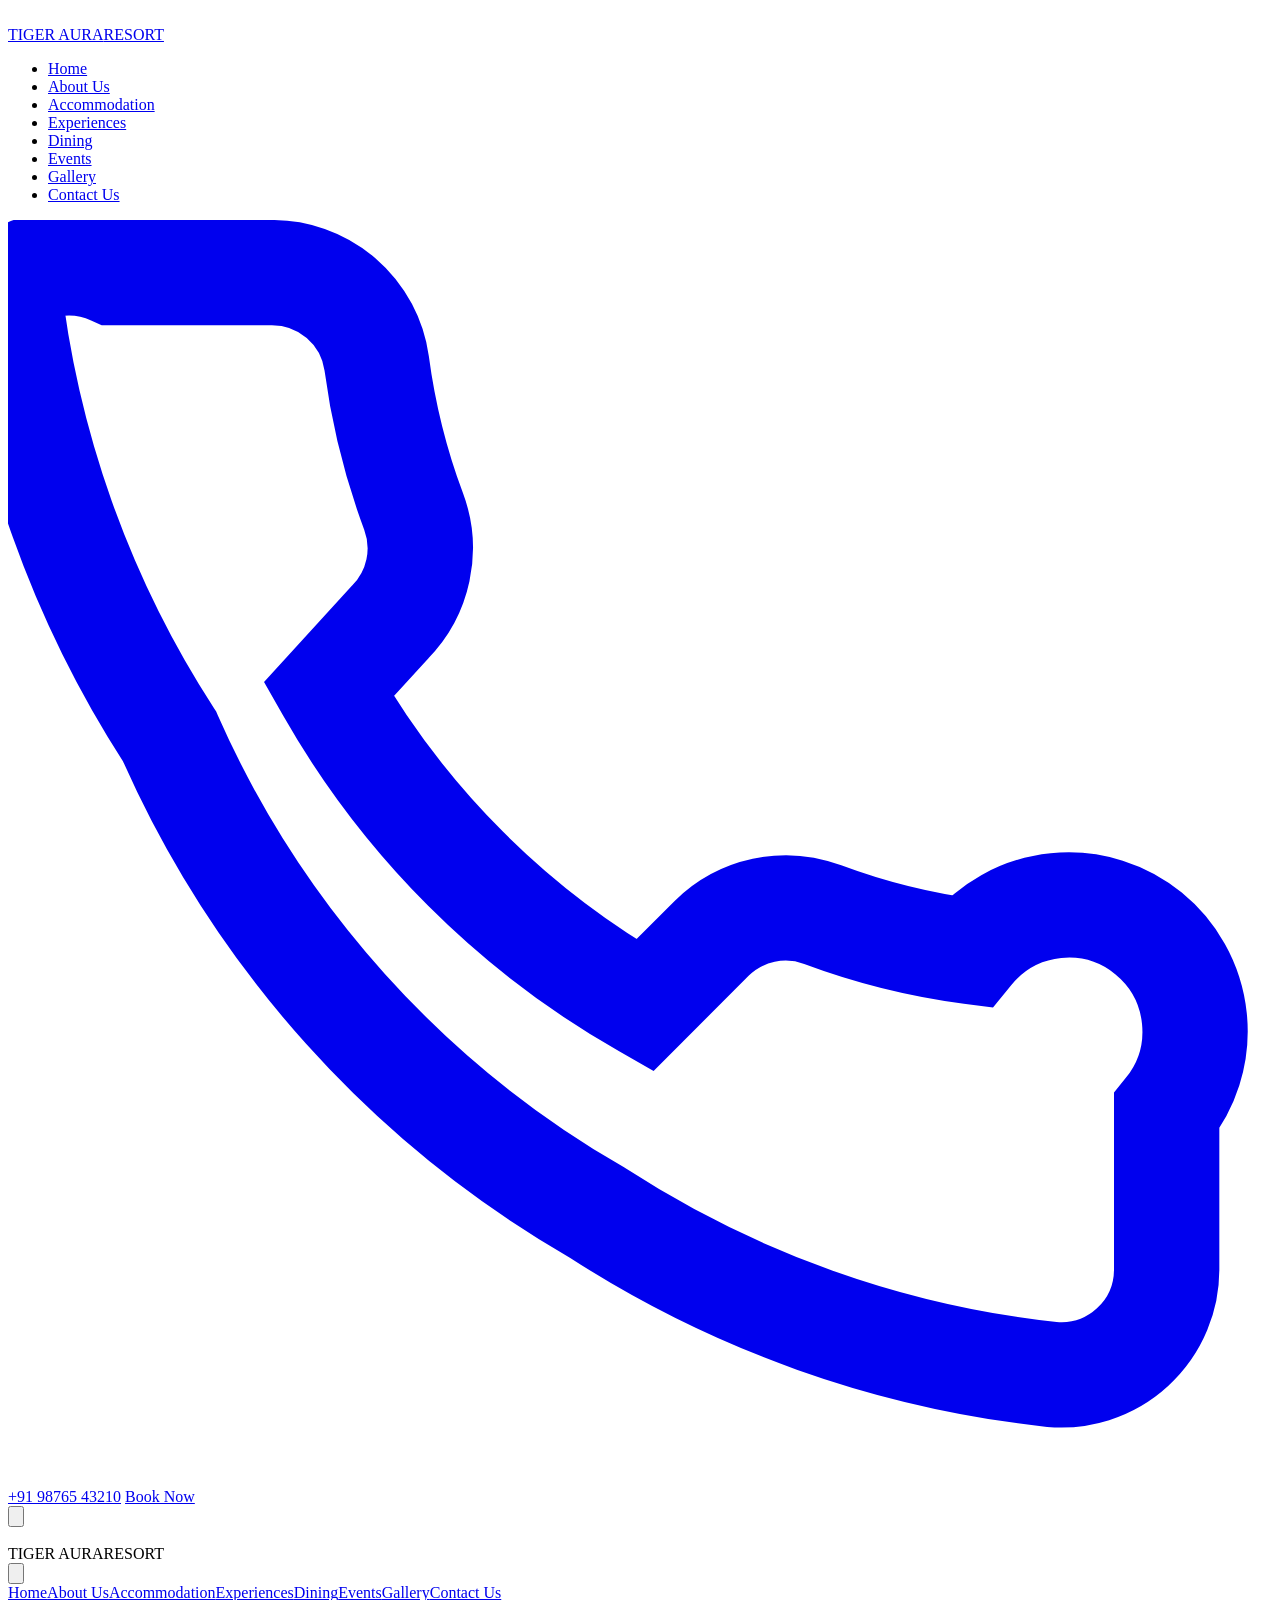
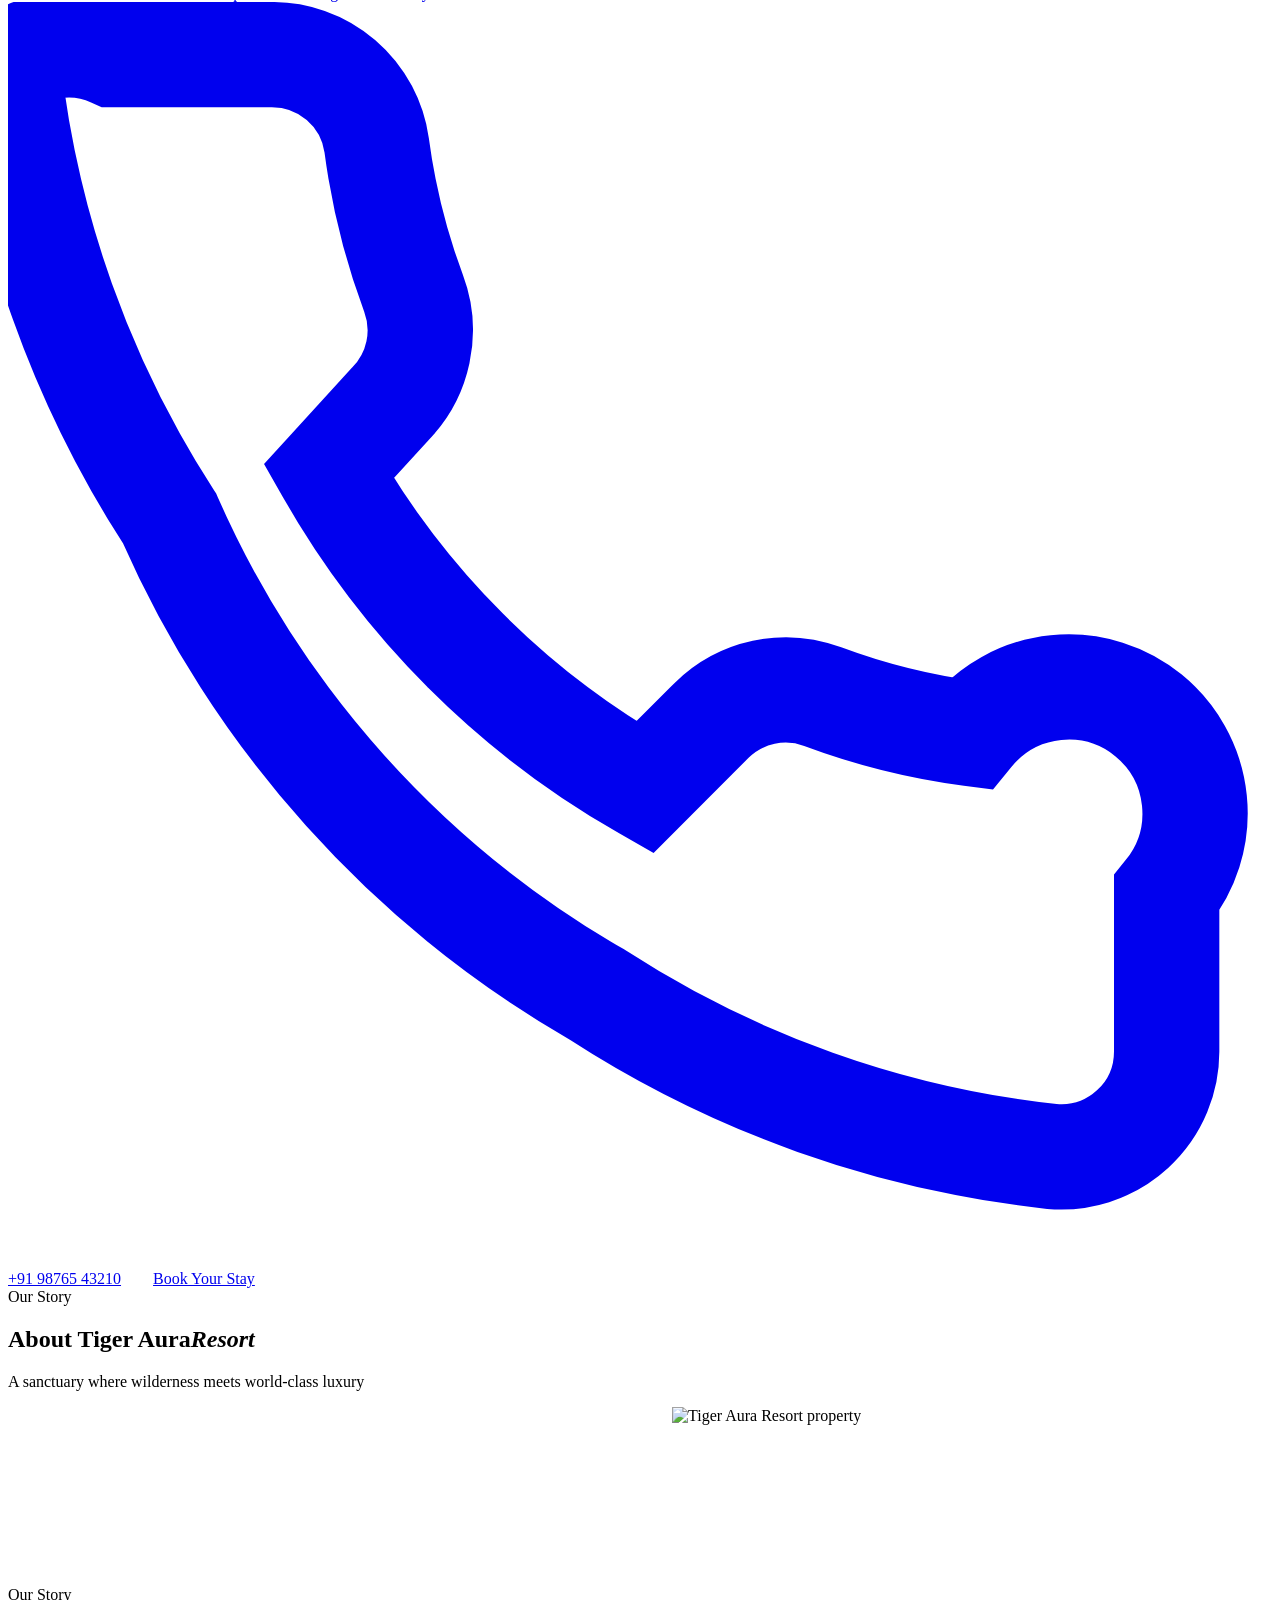
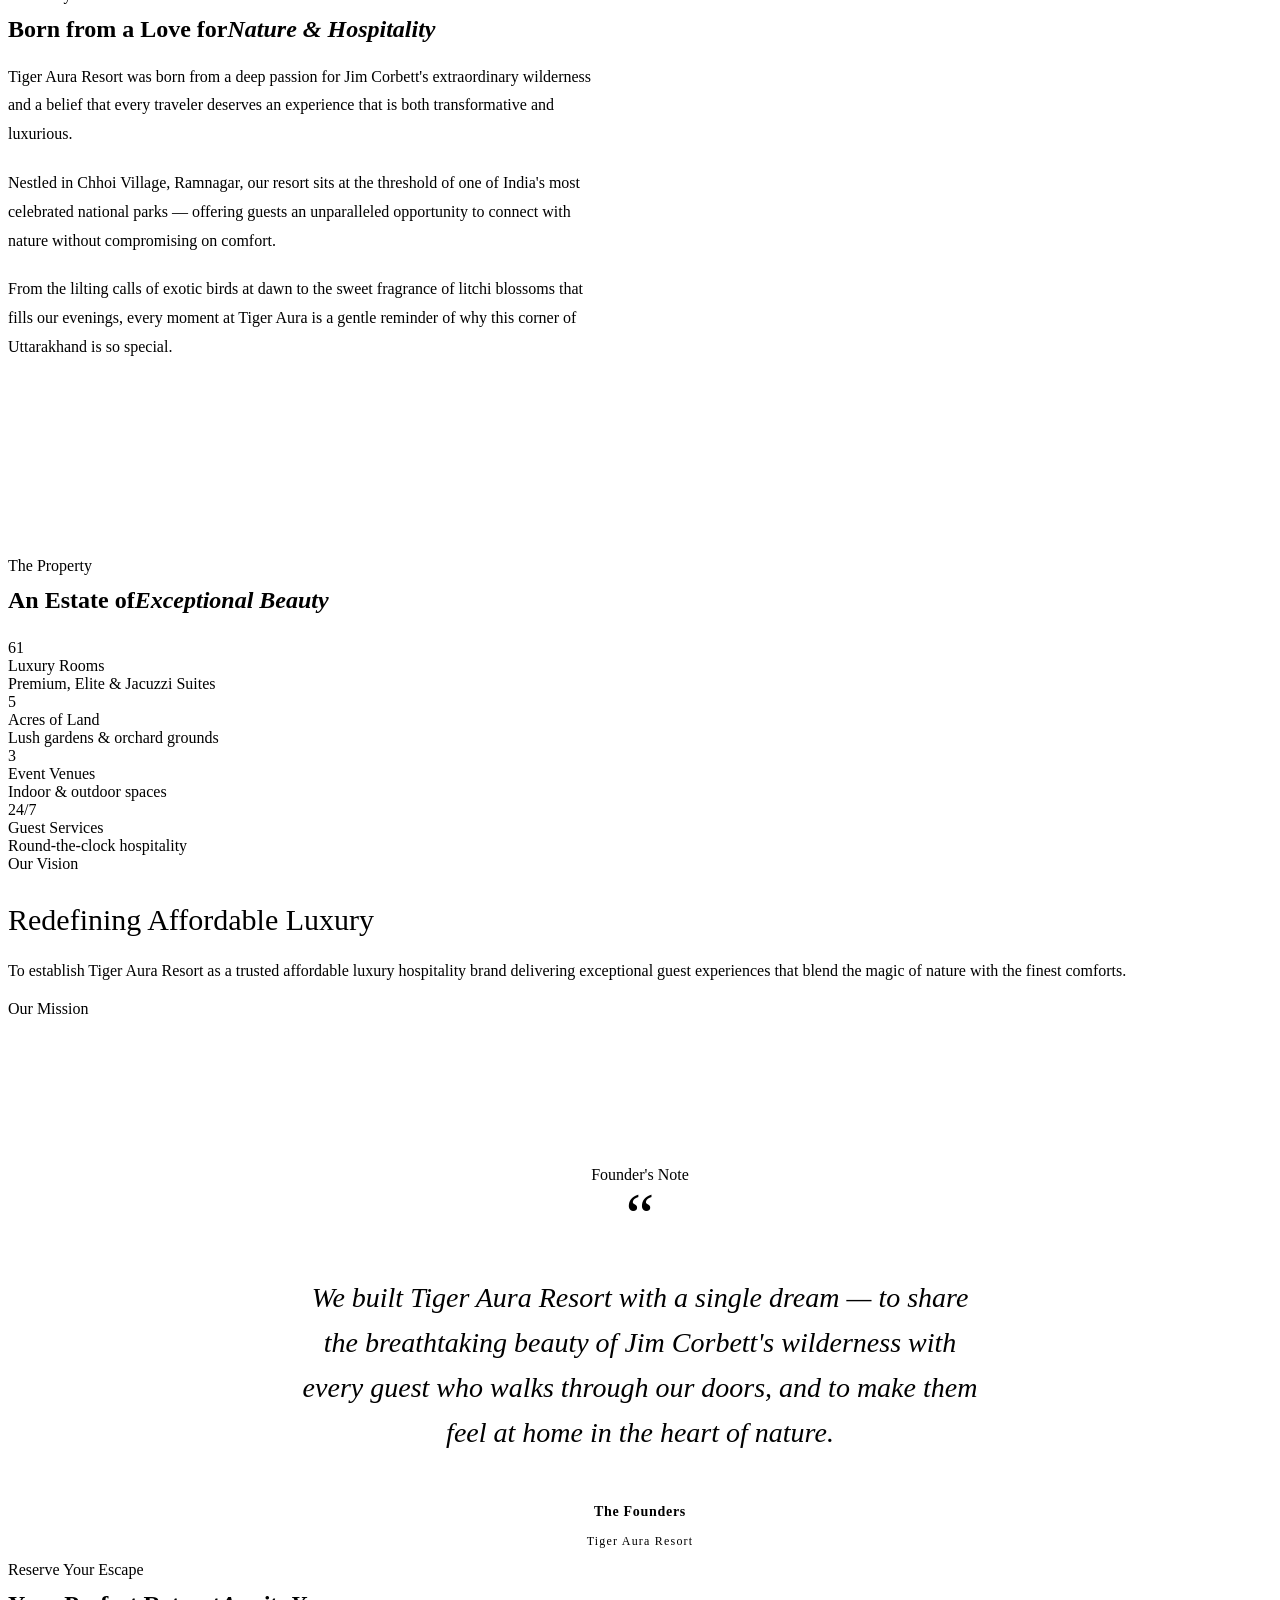
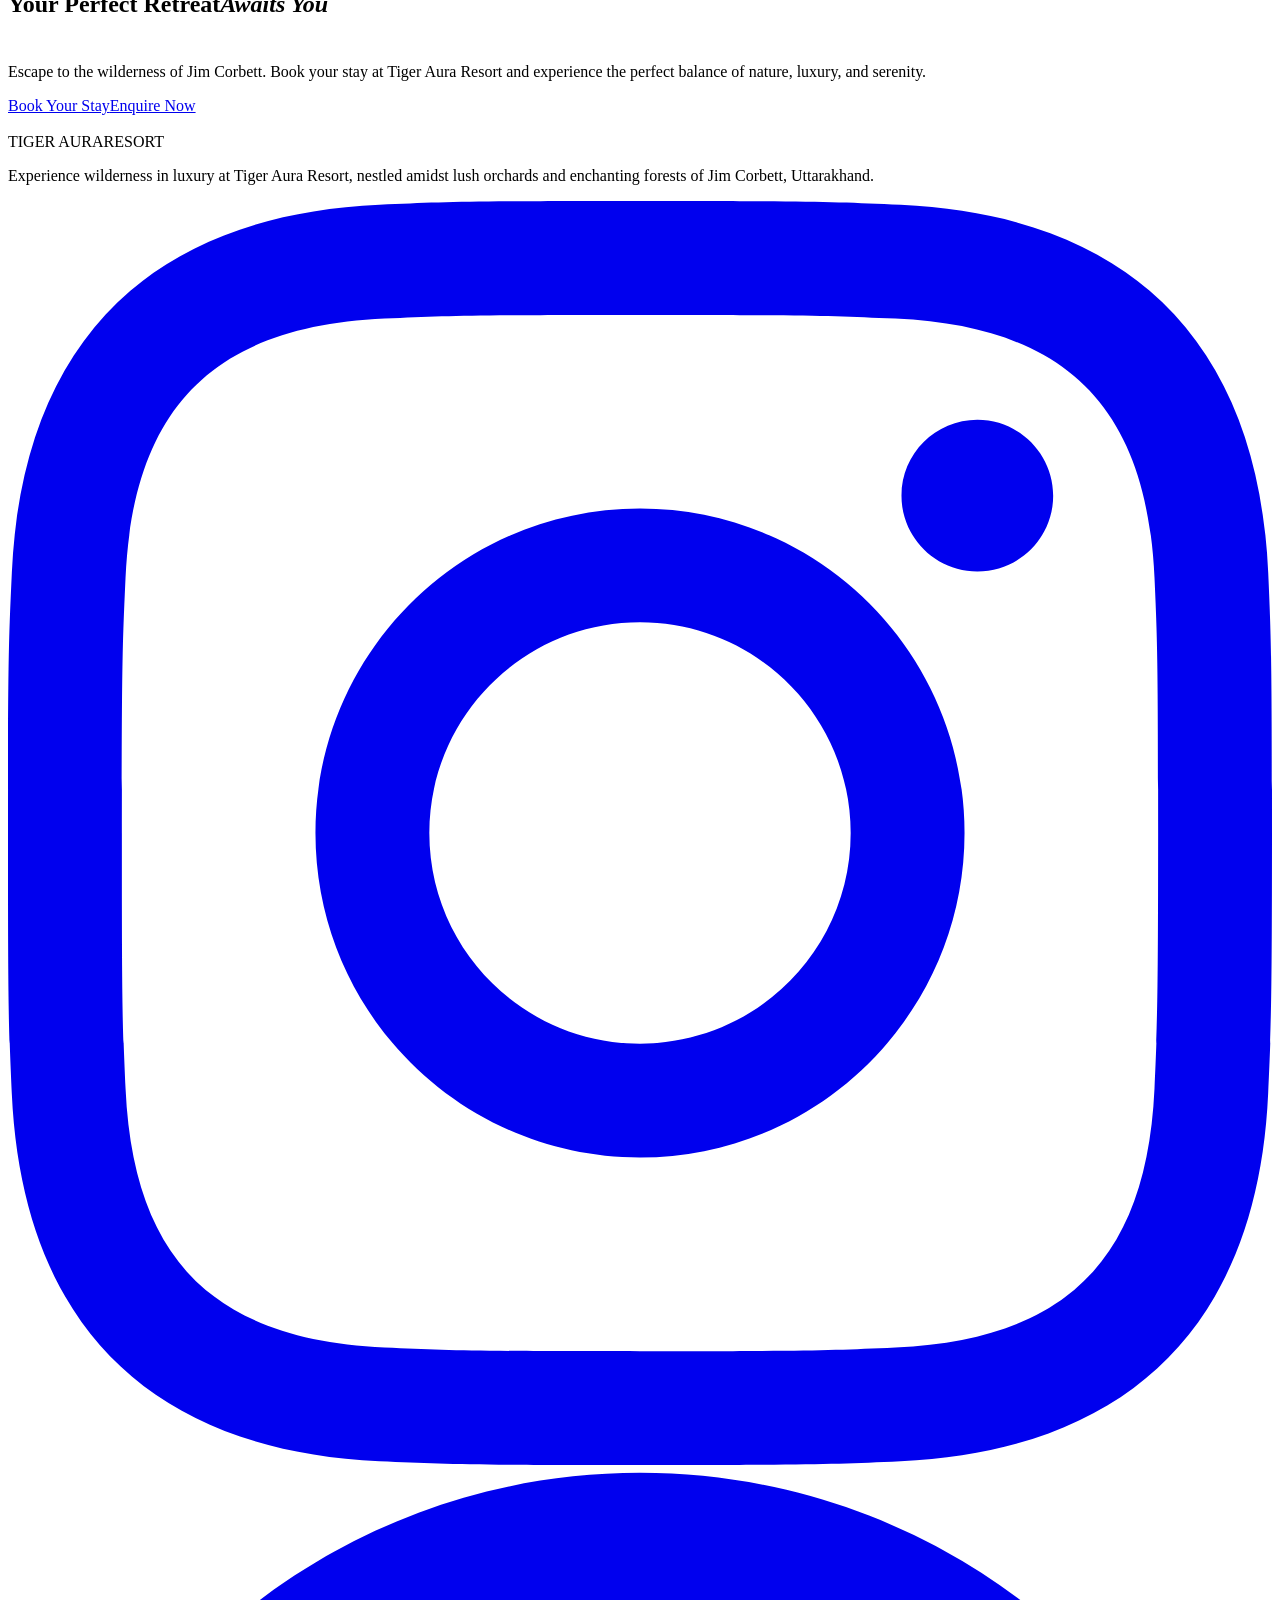
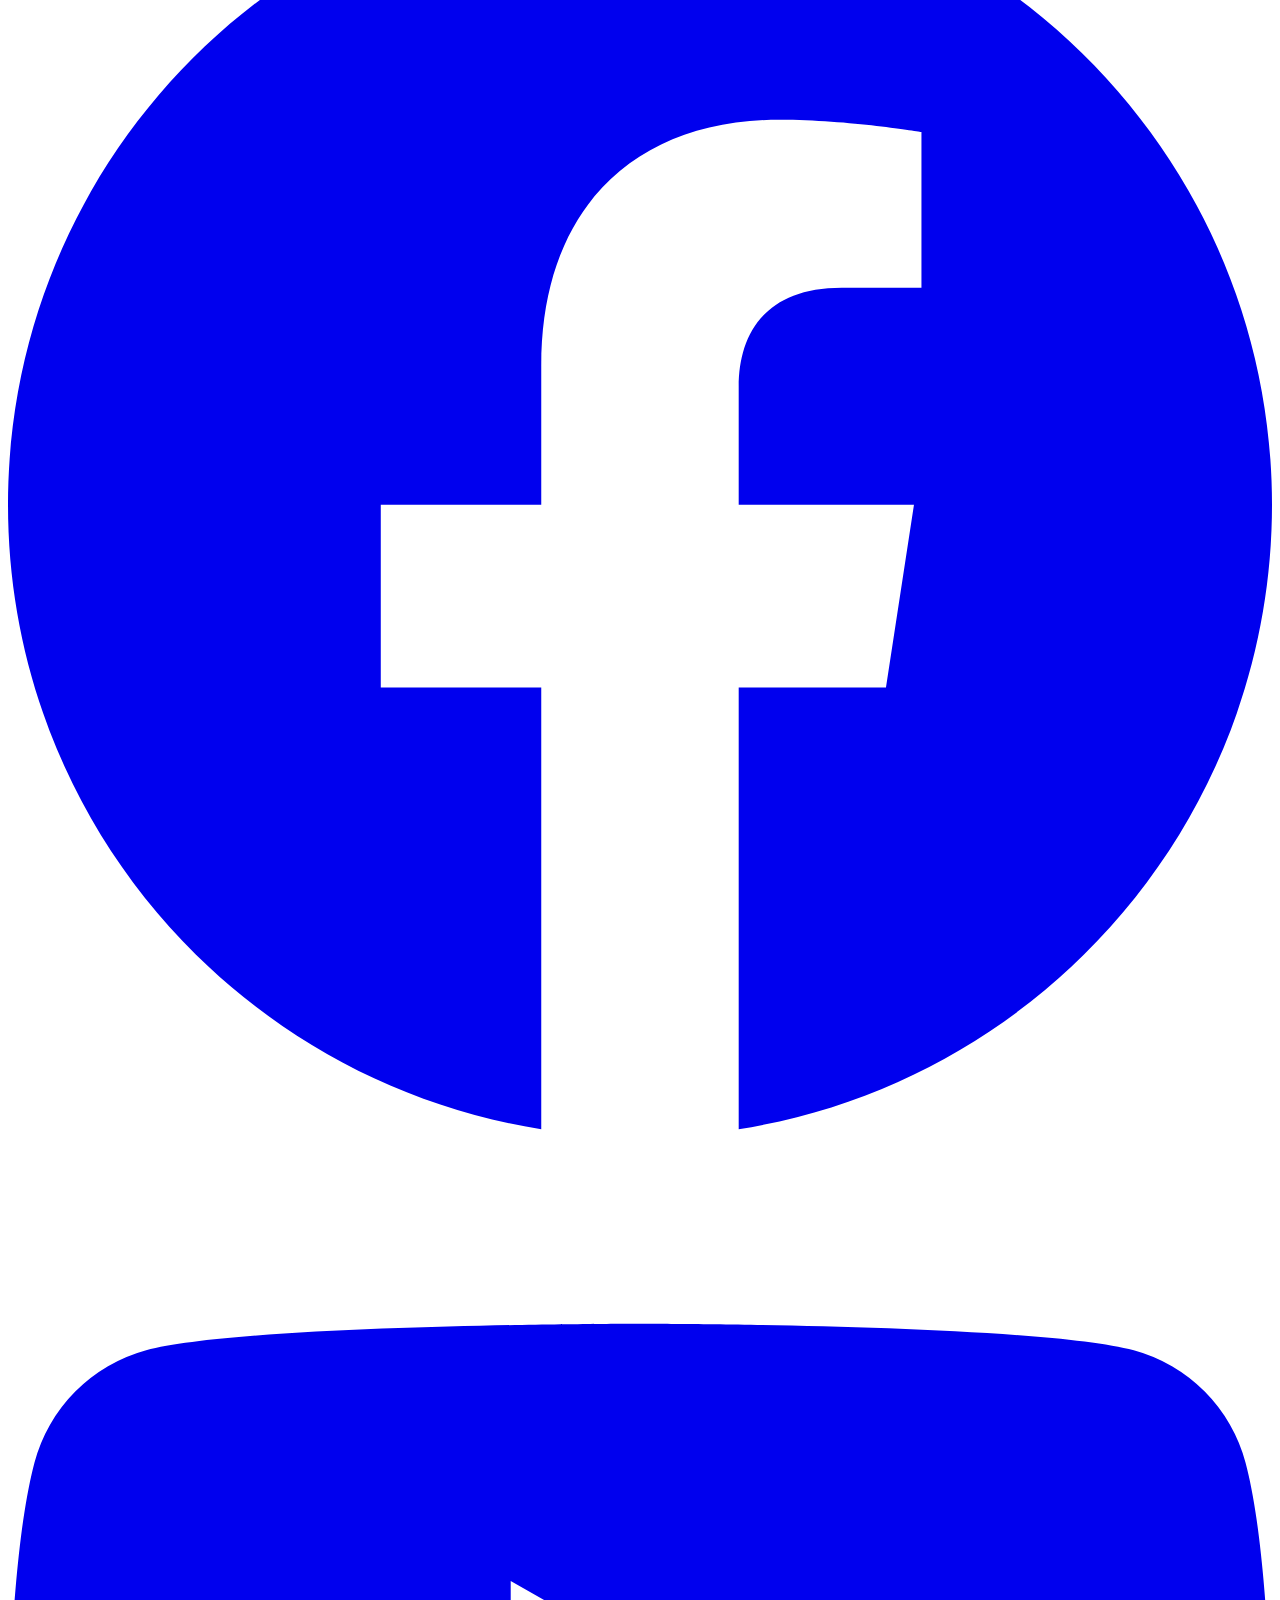
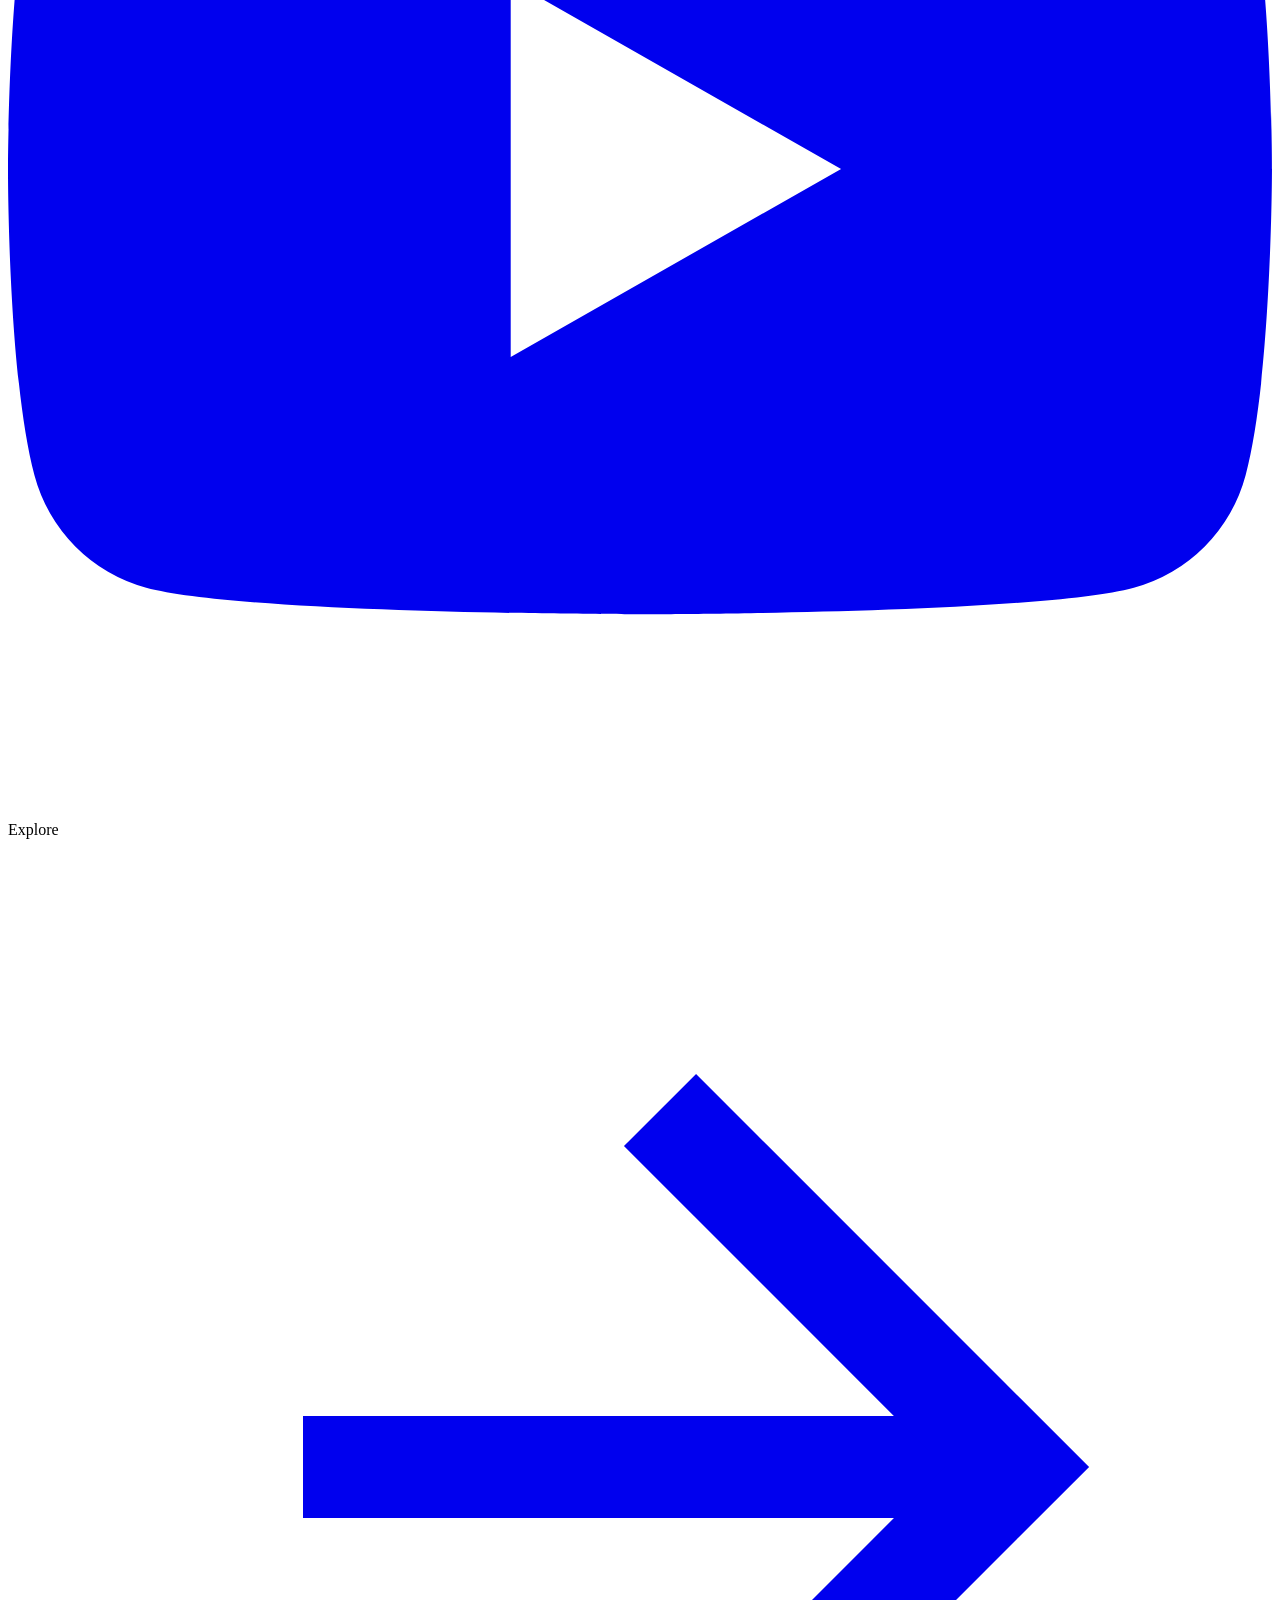
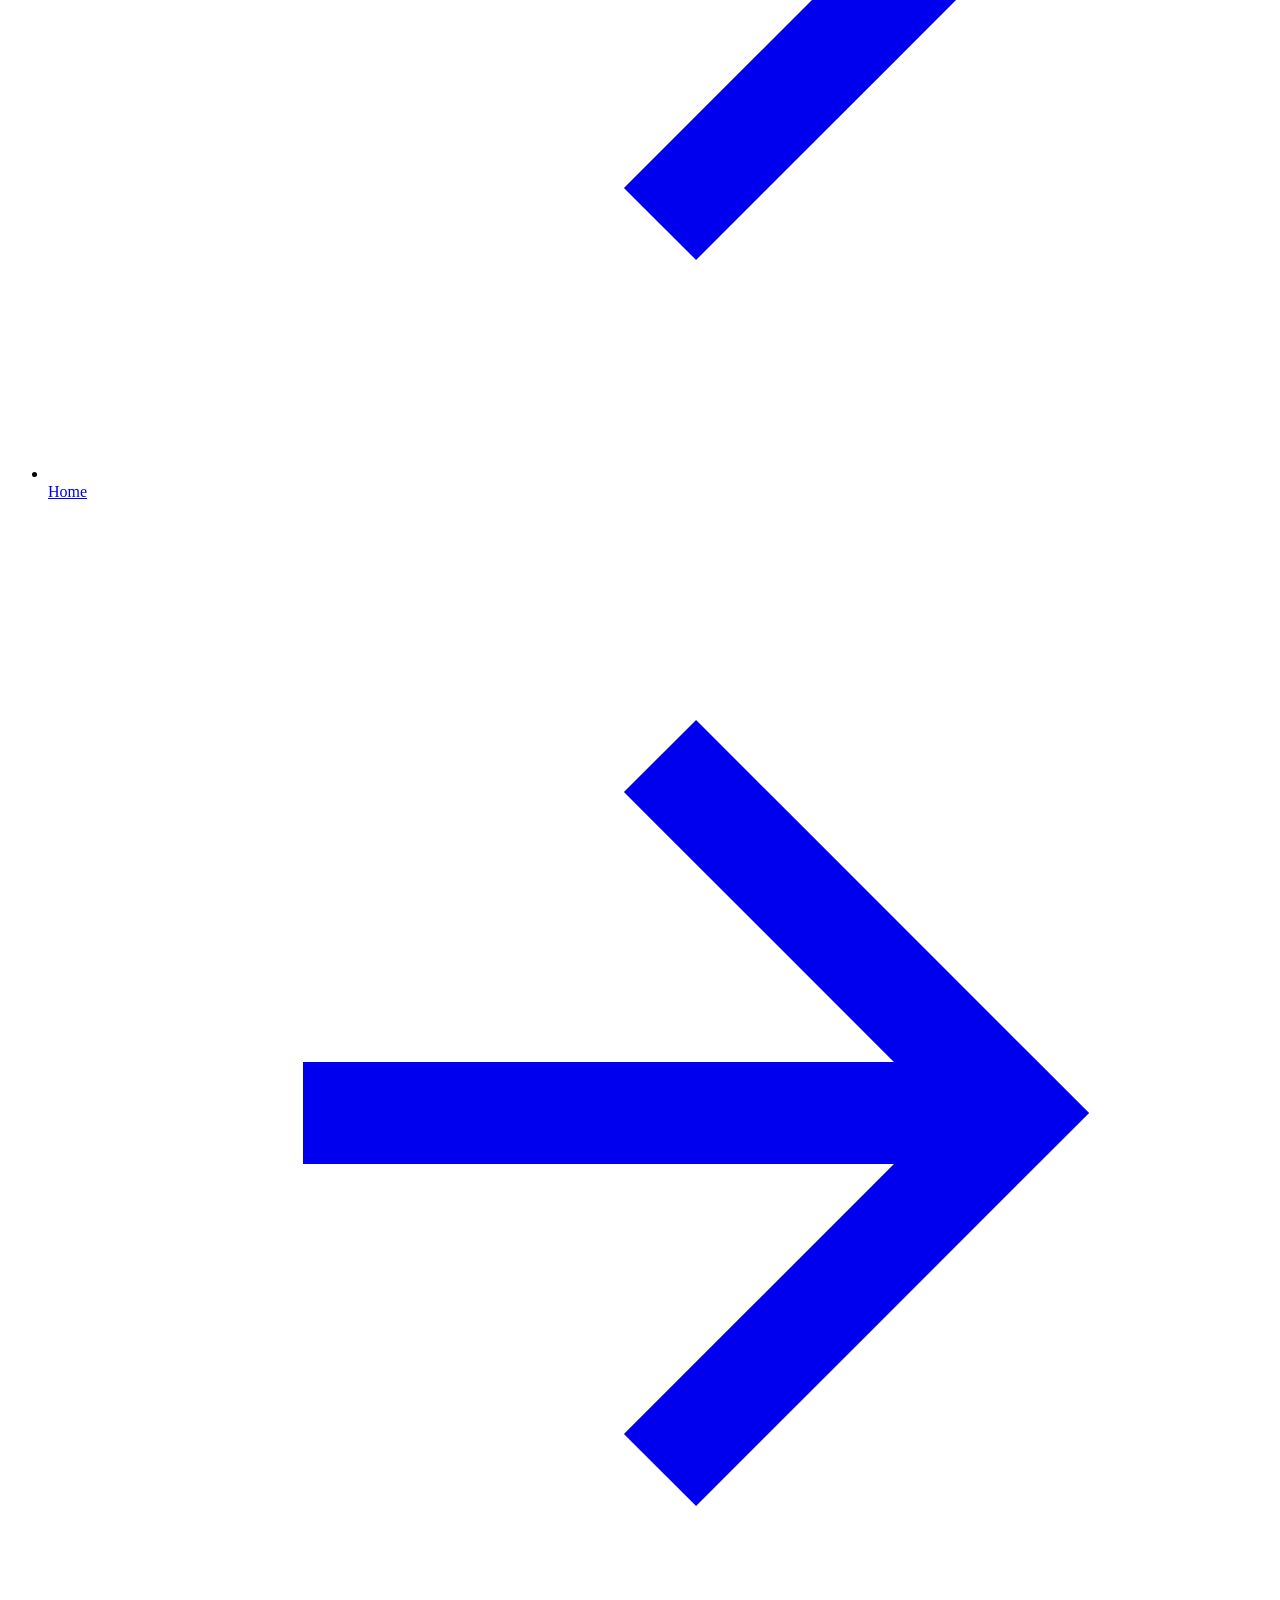
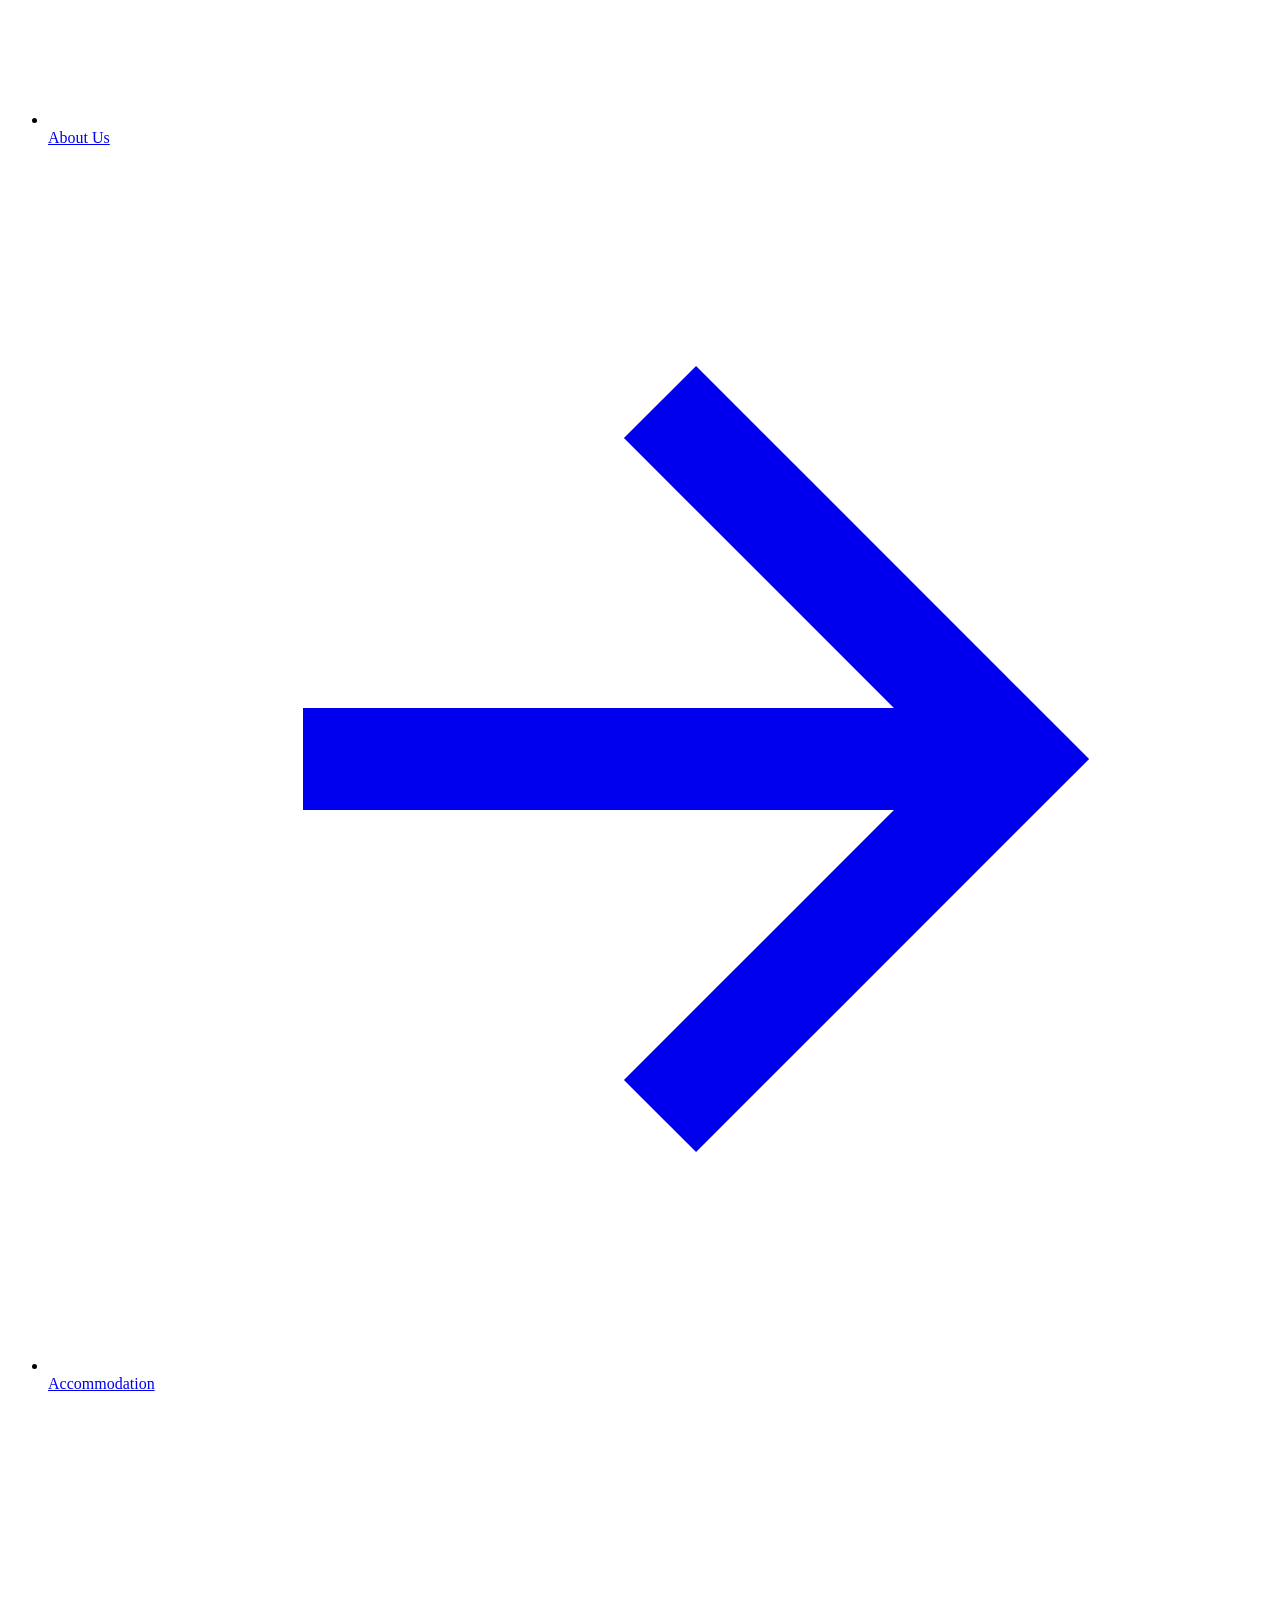
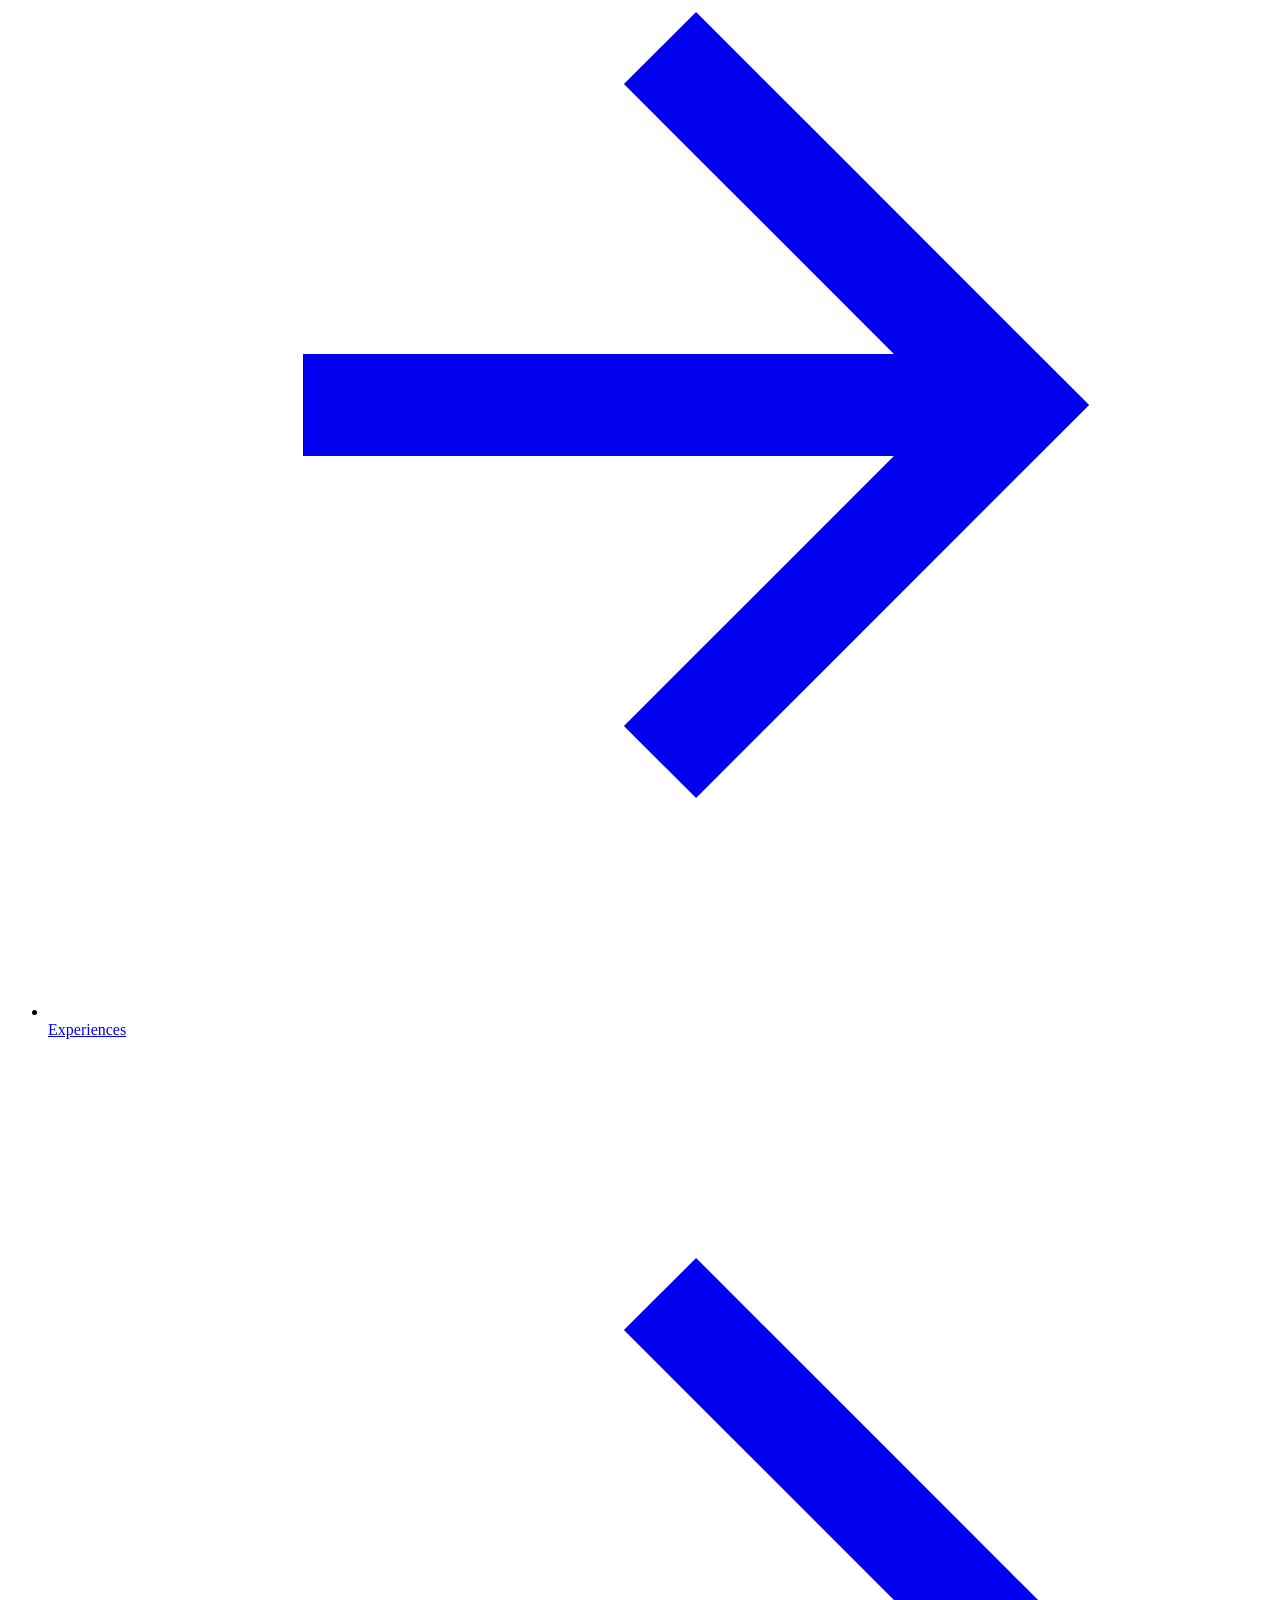
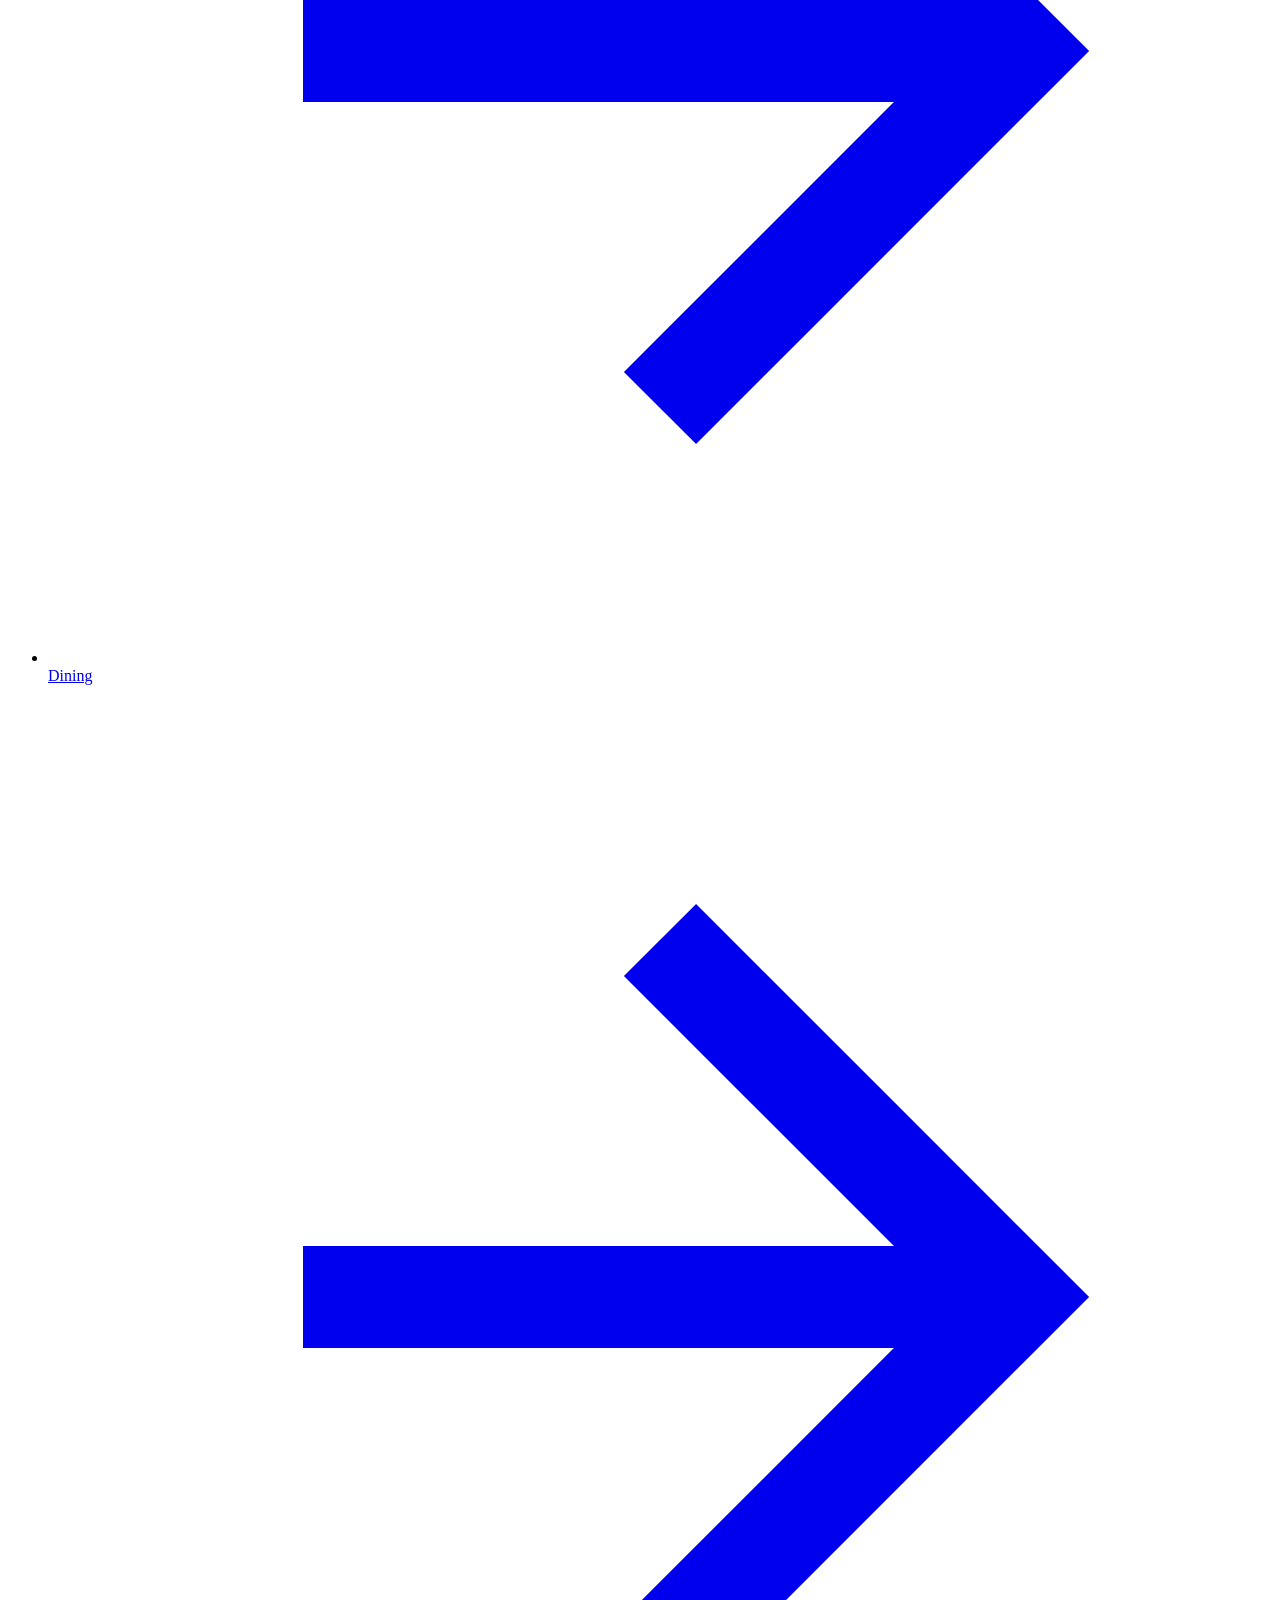
==== about.html @ 08a14a51 "Add files via upload" ====
<!DOCTYPE html>
<html lang="en">
<head>
  <meta charset="UTF-8">
  <meta name="viewport" content="width=device-width, initial-scale=1.0">
  <title>About Us | Tiger Aura Resort</title>
  <meta name="description" content="Learn about Tiger Aura Resort's story, vision, and mission. A luxury nature retreat near Jim Corbett National Park, Uttarakhand.">
  <link rel="stylesheet" href="css/styles.css">
</head>
<body>
<header id="navbar" class="navbar">
  <div class="container"><div class="navbar-inner">
    <a href="index.html" class="navbar-logo"><div class="navbar-logo-inner"><img src="img/logo.png" alt="" class="logo-mark"><div class="navbar-logo-text"><span class="logo-name">TIGER AURA</span><span class="logo-resort">RESORT</span></div></div></a>
    <nav><ul class="nav-links">
      <li><a href="index.html">Home</a></li><li><a href="about.html">About Us</a></li><li><a href="accommodation.html">Accommodation</a></li><li><a href="experiences.html">Experiences</a></li><li><a href="dining.html">Dining</a></li><li><a href="events.html">Events</a></li><li><a href="gallery.html">Gallery</a></li><li><a href="contact.html">Contact Us</a></li>
    </ul></nav>
    <div class="navbar-actions">
      <a href="tel:+919876543210" class="navbar-phone"><svg viewBox="0 0 24 24" fill="none" stroke="currentColor" stroke-width="2"><path d="M22 16.92v3a2 2 0 01-2.18 2 19.79 19.79 0 01-8.63-3.07A19.5 19.5 0 013.07 9.81a19.79 19.79 0 01-3.07-8.63A2 2 0 012 1h3a2 2 0 012 1.72c.127.96.361 1.903.7 2.81a2 2 0 01-.45 2.11L6.09 8.91a16 16 0 006 6l1.27-1.27a2 2 0 012.11-.45c.907.339 1.85.573 2.81.7A2 2 0 0122 16.92z"/></svg>+91 98765 43210</a>
      <a href="booking.html" class="btn-booknow">Book Now</a>
    </div>
    <button id="hamburger" class="hamburger" aria-label="Open menu"><svg viewBox="0 0 24 24" fill="none" stroke="currentColor" stroke-width="2"><line x1="3" y1="12" x2="21" y2="12"/><line x1="3" y1="6" x2="21" y2="6"/><line x1="3" y1="18" x2="21" y2="18"/></svg></button>
  </div></div>
</header>
<div id="mobile-menu" class="mobile-menu">
  <div class="mobile-menu-header"><div class="mobile-menu-logo"><img src="img/logo.png" alt="" class="logo-mark"><div class="navbar-logo-text"><span class="logo-name">TIGER AURA</span><span class="logo-resort">RESORT</span></div></div><button id="mobile-close" class="mobile-close"><svg viewBox="0 0 24 24" fill="none" stroke="currentColor" stroke-width="2"><line x1="18" y1="6" x2="6" y2="18"/><line x1="6" y1="6" x2="18" y2="18"/></svg></button></div>
  <nav class="mobile-nav"><a href="index.html">Home</a><a href="about.html">About Us</a><a href="accommodation.html">Accommodation</a><a href="experiences.html">Experiences</a><a href="dining.html">Dining</a><a href="events.html">Events</a><a href="gallery.html">Gallery</a><a href="contact.html">Contact Us</a></nav>
  <div class="mobile-cta"><a href="tel:+919876543210" class="mobile-phone"><svg viewBox="0 0 24 24" fill="none" stroke="currentColor" stroke-width="2"><path d="M22 16.92v3a2 2 0 01-2.18 2 19.79 19.79 0 01-8.63-3.07A19.5 19.5 0 013.07 9.81a19.79 19.79 0 01-3.07-8.63A2 2 0 012 1h3a2 2 0 012 1.72c.127.96.361 1.903.7 2.81a2 2 0 01-.45 2.11L6.09 8.91a16 16 0 006 6l1.27-1.27a2 2 0 012.11-.45c.907.339 1.85.573 2.81.7A2 2 0 0122 16.92z"/></svg>+91 98765 43210</a><a href="booking.html" class="btn btn-gold" style="text-align:center;padding:.875rem 2rem;">Book Your Stay</a></div>
</div>

<main>
<!-- Page Hero -->
<section class="page-hero">
  <div class="page-hero-bg" style="background-image:url('https://images.unsplash.com/photo-1571896349842-33c89424de2d?auto=format&fit=crop&w=1920&q=80')"></div>
  <div class="page-hero-overlay"></div>
  <div class="page-hero-content">
    <span class="section-label" style="color:var(--gold);margin-bottom:1rem;display:block;">Our Story</span>
    <h1 class="page-hero-title">About Tiger Aura<em>Resort</em></h1>
    <p class="page-hero-subtitle">A sanctuary where wilderness meets world-class luxury</p>
    <div class="page-hero-divider"></div>
  </div>
</section>

<!-- Our Story -->
<section class="section" style="background:var(--cream);">
  <div class="container">
    <div style="display:grid;grid-template-columns:1fr 1fr;gap:4rem;align-items:center;" class="grid-collapse">
      <div class="animate-on-scroll">
        <span class="section-label mb-5">Our Story</span>
        <h2 class="section-h2" style="margin-top:.75rem;">Born from a Love for<em>Nature &amp; Hospitality</em></h2>
        <div class="divider-gold-left"></div>
        <p style="color:var(--sage);line-height:1.8;margin-bottom:1.25rem;">Tiger Aura Resort was born from a deep passion for Jim Corbett's extraordinary wilderness and a belief that every traveler deserves an experience that is both transformative and luxurious.</p>
        <p style="color:var(--sage);line-height:1.8;margin-bottom:1.25rem;">Nestled in Chhoi Village, Ramnagar, our resort sits at the threshold of one of India's most celebrated national parks — offering guests an unparalleled opportunity to connect with nature without compromising on comfort.</p>
        <p style="color:var(--sage);line-height:1.8;">From the lilting calls of exotic birds at dawn to the sweet fragrance of litchi blossoms that fills our evenings, every moment at Tiger Aura is a gentle reminder of why this corner of Uttarakhand is so special.</p>
      </div>
      <div class="animate-on-scroll" style="position:relative;">
        <div style="position:relative;aspect-ratio:4/5;overflow:hidden;">
          <img src="https://images.unsplash.com/photo-1508193638397-1c4234db14d8?auto=format&fit=crop&w=800&q=80" alt="Tiger Aura Resort property" style="width:100%;height:100%;object-fit:cover;">
        </div>
      </div>
    </div>
  </div>
</section>

<!-- Property Stats -->
<section class="section" style="background:var(--forest-dark);">
  <div class="container">
    <div class="section-heading">
      <span class="section-label">The Property</span>
      <h2 class="section-h2-white" style="margin-top:.75rem;">An Estate of<em>Exceptional Beauty</em></h2>
      <div style="width:3rem;height:1px;background:var(--gold);margin:1.5rem auto 0;"></div>
    </div>
    <div class="stats-grid animate-on-scroll">
      <div class="stat-box">
        <div class="stat-num">61</div>
        <div class="stat-label">Luxury Rooms</div>
        <div class="stat-detail">Premium, Elite &amp; Jacuzzi Suites</div>
      </div>
      <div class="stat-box">
        <div class="stat-num">5</div>
        <div class="stat-label">Acres of Land</div>
        <div class="stat-detail">Lush gardens &amp; orchard grounds</div>
      </div>
      <div class="stat-box">
        <div class="stat-num">3</div>
        <div class="stat-label">Event Venues</div>
        <div class="stat-detail">Indoor &amp; outdoor spaces</div>
      </div>
      <div class="stat-box">
        <div class="stat-num">24/7</div>
        <div class="stat-label">Guest Services</div>
        <div class="stat-detail">Round-the-clock hospitality</div>
      </div>
    </div>
  </div>
</section>

<!-- Vision & Mission -->
<section class="section" style="background:var(--cream);">
  <div class="container">
    <div class="vm-grid animate-on-scroll">
      <div class="vision-card luxury-card">
        <div class="vision-bg"></div>
        <span class="section-label mb-4" style="display:block;">Our Vision</span>
        <h3 style="font-family:var(--font-display);font-size:1.875rem;font-weight:300;color:var(--forest-dark);margin-bottom:1.25rem;">Redefining Affordable Luxury</h3>
        <div class="divider-gold-left"></div>
        <p style="color:var(--sage);line-height:1.7;">To establish Tiger Aura Resort as a trusted affordable luxury hospitality brand delivering exceptional guest experiences that blend the magic of nature with the finest comforts.</p>
      </div>
      <div class="mission-card luxury-card">
        <div class="mission-bg"></div>
        <span class="section-label mb-4" style="display:block;color:var(--gold);">Our Mission</span>
        <h3 style="font-family:var(--font-display);font-size:1.875rem;font-weight:300;color:#fff;margin-bottom:1.25rem;">Creating Memorable Escapes</h3>
        <div style="width:2.5rem;height:1px;background:var(--gold);margin-bottom:1.25rem;"></div>
        <p style="color:rgba(255,255,255,.7);line-height:1.7;">To create memorable experiences that help guests disconnect from the stresses of modern life, reconnect with the beauty of nature, and enjoy genuine, heartfelt hospitality.</p>
      </div>
    </div>
  </div>
</section>

<!-- Founder's Note -->
<section class="section" style="background:#fff;">
  <div class="container">
    <div style="max-width:48rem;margin:0 auto;text-align:center;" class="animate-on-scroll">
      <span class="section-label mb-5" style="display:block;">Founder's Note</span>
      <div style="font-family:var(--font-display);font-size:4rem;color:var(--gold);line-height:1;">&ldquo;</div>
      <blockquote style="font-family:var(--font-display);font-size:clamp(1.2rem,3vw,1.75rem);font-weight:300;font-style:italic;color:var(--forest-dark);line-height:1.6;margin-bottom:2rem;">We built Tiger Aura Resort with a single dream — to share the breathtaking beauty of Jim Corbett's wilderness with every guest who walks through our doors, and to make them feel at home in the heart of nature.</blockquote>
      <div style="width:2rem;height:1px;background:var(--gold);margin:0 auto 1rem;"></div>
      <p style="color:var(--forest-dark);font-weight:600;font-size:.875rem;letter-spacing:.05em;">The Founders</p>
      <p style="color:var(--sage);font-size:.75rem;letter-spacing:.1em;margin-top:.25rem;">Tiger Aura Resort</p>
    </div>
  </div>
</section>

<!-- CTA Banner -->
<section class="cta-banner" style="background-image:url('https://images.unsplash.com/photo-1571003123894-1f0594d2b5d9?auto=format&fit=crop&w=1920&q=80');">
  <div class="cta-overlay"></div>
  <div class="cta-content">
    <span class="section-label mb-5">Reserve Your Escape</span>
    <h2 class="cta-title" style="margin-top:.75rem;">Your Perfect Retreat<em>Awaits You</em></h2>
    <div style="width:3rem;height:1px;background:var(--gold);margin:0 auto 1.5rem;"></div>
    <p class="cta-text">Escape to the wilderness of Jim Corbett. Book your stay at Tiger Aura Resort and experience the perfect balance of nature, luxury, and serenity.</p>
    <div class="cta-btns"><a href="booking.html" class="btn btn-gold">Book Your Stay</a><a href="contact.html" class="btn btn-outline-white">Enquire Now</a></div>
  </div>
</section>
</main>

<footer>
  <div class="footer-main"><div class="container"><div class="footer-grid">
    <div>
      <div class="footer-logo-inner"><img src="img/logo.png" alt="" class="footer-logo-mark"><div class="footer-logo-text"><span class="footer-logo-name">TIGER AURA</span><span class="footer-logo-resort">RESORT</span></div></div>
      <p class="footer-desc">Experience wilderness in luxury at Tiger Aura Resort, nestled amidst lush orchards and enchanting forests of Jim Corbett, Uttarakhand.</p>
      <div class="footer-social">
        <a href="#" aria-label="Instagram" class="social-btn"><svg viewBox="0 0 24 24" fill="currentColor"><path d="M12 2.163c3.204 0 3.584.012 4.85.07 3.252.148 4.771 1.691 4.919 4.919.058 1.265.069 1.645.069 4.849 0 3.205-.012 3.584-.069 4.849-.149 3.225-1.664 4.771-4.919 4.919-1.266.058-1.644.07-4.85.07-3.204 0-3.584-.012-4.849-.07-3.26-.149-4.771-1.699-4.919-4.92-.058-1.265-.07-1.644-.07-4.849 0-3.204.013-3.583.07-4.849.149-3.227 1.664-4.771 4.919-4.919 1.266-.057 1.645-.069 4.849-.069zm0-2.163c-3.259 0-3.667.014-4.947.072-4.358.2-6.78 2.618-6.98 6.98-.059 1.281-.073 1.689-.073 4.948 0 3.259.014 3.668.072 4.948.2 4.358 2.618 6.78 6.98 6.98 1.281.058 1.689.072 4.948.072 3.259 0 3.668-.014 4.948-.072 4.354-.2 6.782-2.618 6.979-6.98.059-1.28.073-1.689.073-4.948 0-3.259-.014-3.667-.072-4.947-.196-4.354-2.617-6.78-6.979-6.98-1.281-.059-1.69-.073-4.949-.073zm0 5.838c-3.403 0-6.162 2.759-6.162 6.162s2.759 6.163 6.162 6.163 6.162-2.759 6.162-6.163c0-3.403-2.759-6.162-6.162-6.162zm0 10.162c-2.209 0-4-1.79-4-4 0-2.209 1.791-4 4-4s4 1.791 4 4c0 2.21-1.791 4-4 4zm6.406-11.845c-.796 0-1.441.645-1.441 1.44s.645 1.44 1.441 1.44c.795 0 1.439-.645 1.439-1.44s-.644-1.44-1.439-1.44z"/></svg></a>
        <a href="#" aria-label="Facebook" class="social-btn"><svg viewBox="0 0 24 24" fill="currentColor"><path d="M24 12.073c0-6.627-5.373-12-12-12s-12 5.373-12 12c0 5.99 4.388 10.954 10.125 11.854v-8.385H7.078v-3.47h3.047V9.43c0-3.007 1.792-4.669 4.533-4.669 1.312 0 2.686.235 2.686.235v2.953H15.83c-1.491 0-1.956.925-1.956 1.874v2.25h3.328l-.532 3.47h-2.796v8.385C19.612 23.027 24 18.062 24 12.073z"/></svg></a>
        <a href="#" aria-label="YouTube" class="social-btn"><svg viewBox="0 0 24 24" fill="currentColor"><path d="M23.498 6.186a3.016 3.016 0 00-2.122-2.136C19.505 3.545 12 3.545 12 3.545s-7.505 0-9.377.505A3.017 3.017 0 00.502 6.186C0 8.07 0 12 0 12s0 3.93.502 5.814a3.016 3.016 0 002.122 2.136c1.871.505 9.376.505 9.376.505s7.505 0 9.377-.505a3.015 3.015 0 002.122-2.136C24 15.93 24 12 24 12s0-3.93-.502-5.814zM9.545 15.568V8.432L15.818 12l-6.273 3.568z"/></svg></a>
      </div>
    </div>
    <div>
      <p class="footer-col-title">Explore</p>
      <ul class="footer-links"><li><a href="index.html"><svg class="arrow" viewBox="0 0 24 24" fill="none" stroke="currentColor" stroke-width="2"><line x1="5" y1="12" x2="19" y2="12"/><polyline points="12 5 19 12 12 19"/></svg>Home</a></li><li><a href="about.html"><svg class="arrow" viewBox="0 0 24 24" fill="none" stroke="currentColor" stroke-width="2"><line x1="5" y1="12" x2="19" y2="12"/><polyline points="12 5 19 12 12 19"/></svg>About Us</a></li><li><a href="accommodation.html"><svg class="arrow" viewBox="0 0 24 24" fill="none" stroke="currentColor" stroke-width="2"><line x1="5" y1="12" x2="19" y2="12"/><polyline points="12 5 19 12 12 19"/></svg>Accommodation</a></li><li><a href="experiences.html"><svg class="arrow" viewBox="0 0 24 24" fill="none" stroke="currentColor" stroke-width="2"><line x1="5" y1="12" x2="19" y2="12"/><polyline points="12 5 19 12 12 19"/></svg>Experiences</a></li><li><a href="dining.html"><svg class="arrow" viewBox="0 0 24 24" fill="none" stroke="currentColor" stroke-width="2"><line x1="5" y1="12" x2="19" y2="12"/><polyline points="12 5 19 12 12 19"/></svg>Dining</a></li><li><a href="events.html"><svg class="arrow" viewBox="0 0 24 24" fill="none" stroke="currentColor" stroke-width="2"><line x1="5" y1="12" x2="19" y2="12"/><polyline points="12 5 19 12 12 19"/></svg>Events</a></li><li><a href="gallery.html"><svg class="arrow" viewBox="0 0 24 24" fill="none" stroke="currentColor" stroke-width="2"><line x1="5" y1="12" x2="19" y2="12"/><polyline points="12 5 19 12 12 19"/></svg>Gallery</a></li><li><a href="contact.html"><svg class="arrow" viewBox="0 0 24 24" fill="none" stroke="currentColor" stroke-width="2"><line x1="5" y1="12" x2="19" y2="12"/><polyline points="12 5 19 12 12 19"/></svg>Contact Us</a></li></ul>
    </div>
    <div>
      <p class="footer-col-title">Information</p>
      <ul class="footer-links"><li><a href="booking.html"><svg class="arrow" viewBox="0 0 24 24" fill="none" stroke="currentColor" stroke-width="2"><line x1="5" y1="12" x2="19" y2="12"/><polyline points="12 5 19 12 12 19"/></svg>Booking Information</a></li><li><a href="booking.html#cancellation"><svg class="arrow" viewBox="0 0 24 24" fill="none" stroke="currentColor" stroke-width="2"><line x1="5" y1="12" x2="19" y2="12"/><polyline points="12 5 19 12 12 19"/></svg>Cancellation Policy</a></li><li><a href="privacy.html"><svg class="arrow" viewBox="0 0 24 24" fill="none" stroke="currentColor" stroke-width="2"><line x1="5" y1="12" x2="19" y2="12"/><polyline points="12 5 19 12 12 19"/></svg>Privacy Policy</a></li><li><a href="terms.html"><svg class="arrow" viewBox="0 0 24 24" fill="none" stroke="currentColor" stroke-width="2"><line x1="5" y1="12" x2="19" y2="12"/><polyline points="12 5 19 12 12 19"/></svg>Terms &amp; Conditions</a></li><li><a href="faqs.html"><svg class="arrow" viewBox="0 0 24 24" fill="none" stroke="currentColor" stroke-width="2"><line x1="5" y1="12" x2="19" y2="12"/><polyline points="12 5 19 12 12 19"/></svg>FAQs</a></li><li><a href="contact.html#directions"><svg class="arrow" viewBox="0 0 24 24" fill="none" stroke="currentColor" stroke-width="2"><line x1="5" y1="12" x2="19" y2="12"/><polyline points="12 5 19 12 12 19"/></svg>How To Reach</a></li><li><a href="careers.html"><svg class="arrow" viewBox="0 0 24 24" fill="none" stroke="currentColor" stroke-width="2"><line x1="5" y1="12" x2="19" y2="12"/><polyline points="12 5 19 12 12 19"/></svg>Careers</a></li></ul>
    </div>
    <div>
      <p class="footer-col-title">Contact</p>
      <ul class="footer-contact-list">
        <li class="footer-contact-item"><svg viewBox="0 0 24 24" fill="none" stroke="currentColor" stroke-width="2"><path d="M22 16.92v3a2 2 0 01-2.18 2 19.79 19.79 0 01-8.63-3.07A19.5 19.5 0 013.07 9.81a19.79 19.79 0 01-3.07-8.63A2 2 0 012 1h3a2 2 0 012 1.72c.127.96.361 1.903.7 2.81a2 2 0 01-.45 2.11L6.09 8.91a16 16 0 006 6l1.27-1.27a2 2 0 012.11-.45c.907.339 1.85.573 2.81.7A2 2 0 0122 16.92z"/></svg><a href="tel:+919876543210">+91 98765 43210</a></li>
        <li class="footer-contact-item"><svg viewBox="0 0 24 24" fill="none" stroke="currentColor" stroke-width="2"><path d="M4 4h16c1.1 0 2 .9 2 2v12c0 1.1-.9 2-2 2H4c-1.1 0-2-.9-2-2V6c0-1.1.9-2 2-2z"/><polyline points="22,6 12,13 2,6"/></svg><a href="mailto:reservations@tigerauraresort.com">reservations@tigerauraresort.com</a></li>
        <li class="footer-contact-item"><svg viewBox="0 0 24 24" fill="none" stroke="currentColor" stroke-width="2"><path d="M21 10c0 7-9 13-9 13s-9-6-9-13a9 9 0 0118 0z"/><circle cx="12" cy="10" r="3"/></svg><span>Chhoi Village, Ramnagar,<br>Jim Corbett, Uttarakhand,<br>India — 244715</span></li>
      </ul>
      <p class="footer-col-title">Newsletter</p>
      <form class="newsletter-form" onsubmit="return false;"><input type="email" placeholder="Your email address" class="newsletter-input"><button type="submit" class="newsletter-btn">Join</button></form>
    </div>
  </div></div></div>
  <div class="footer-bottom"><div class="container"><div class="footer-bottom-inner"><p class="footer-copy">© <span class="current-year"></span> Tiger Aura Resort. All rights reserved.</p><p class="footer-addr">Chhoi Village, Ramnagar, Jim Corbett, Uttarakhand, India</p></div></div></div>
</footer>
<script src="js/main.js"></script>
</body>
</html>
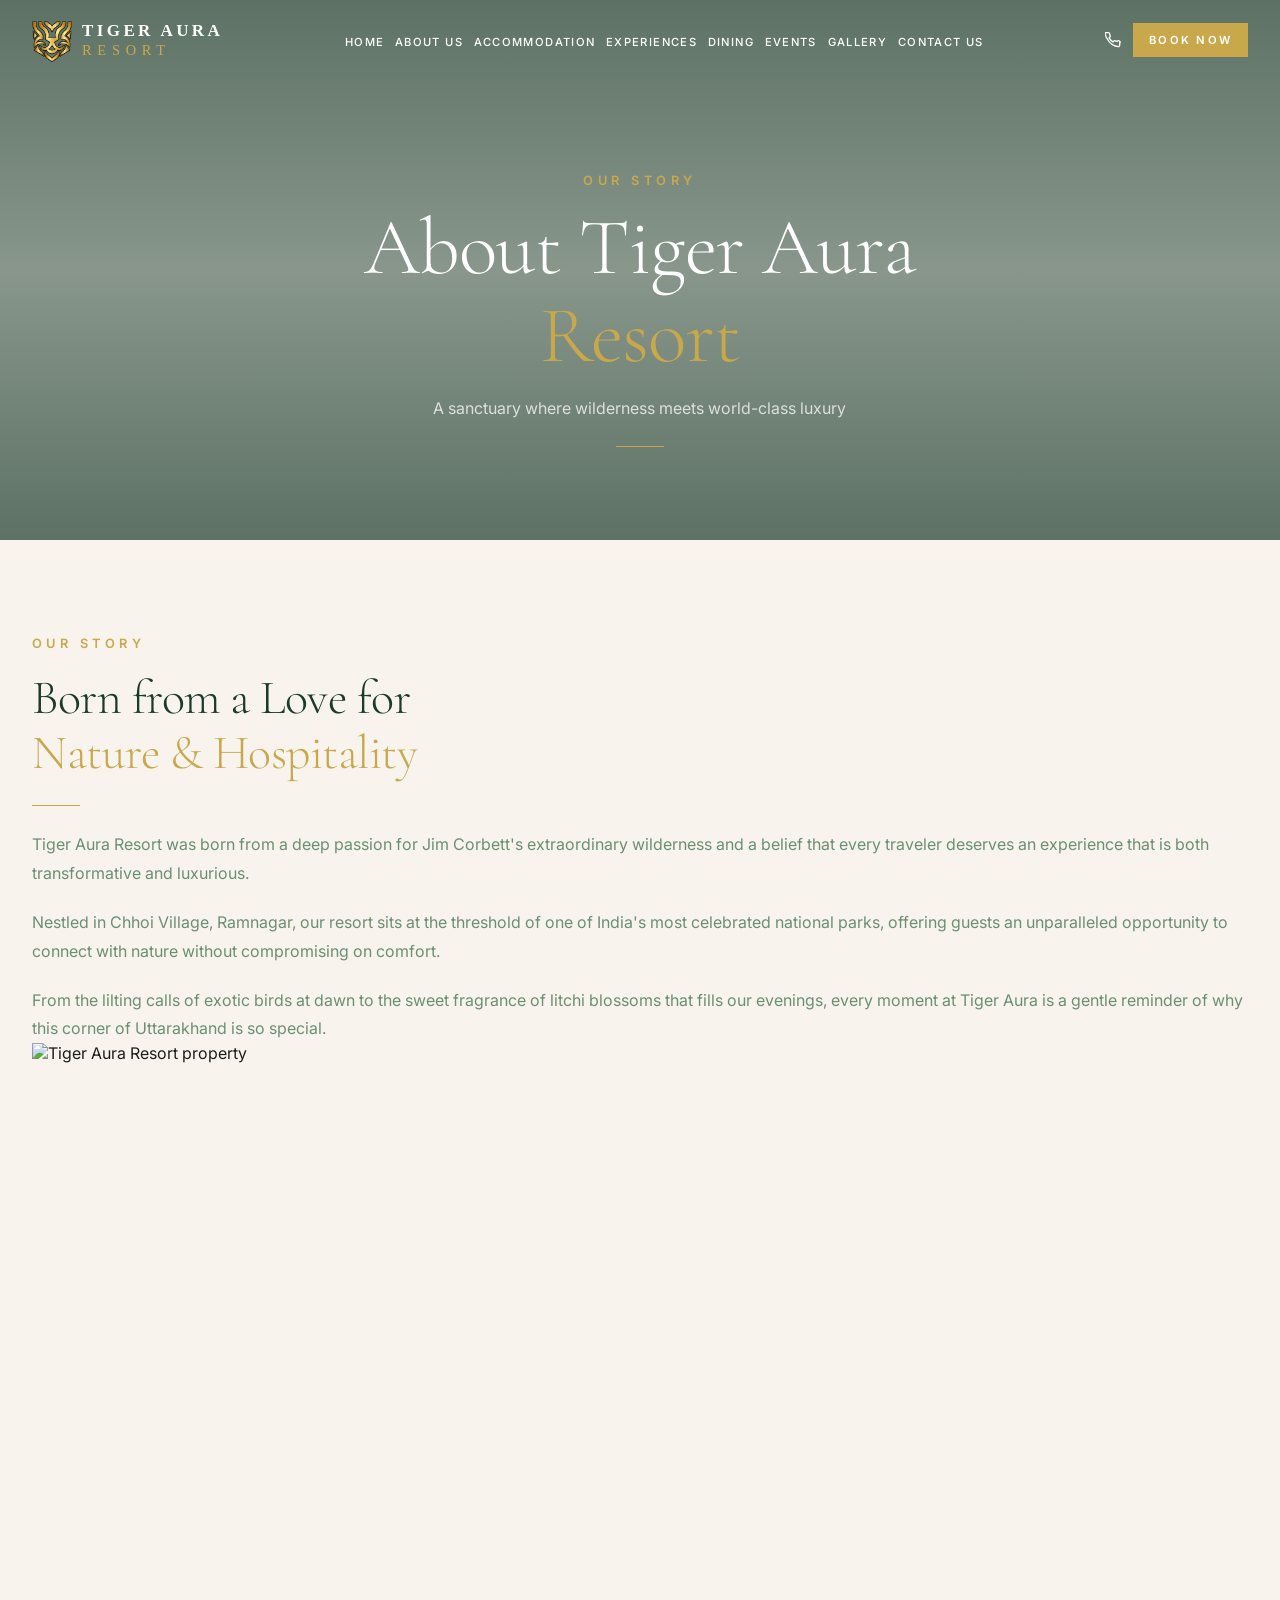
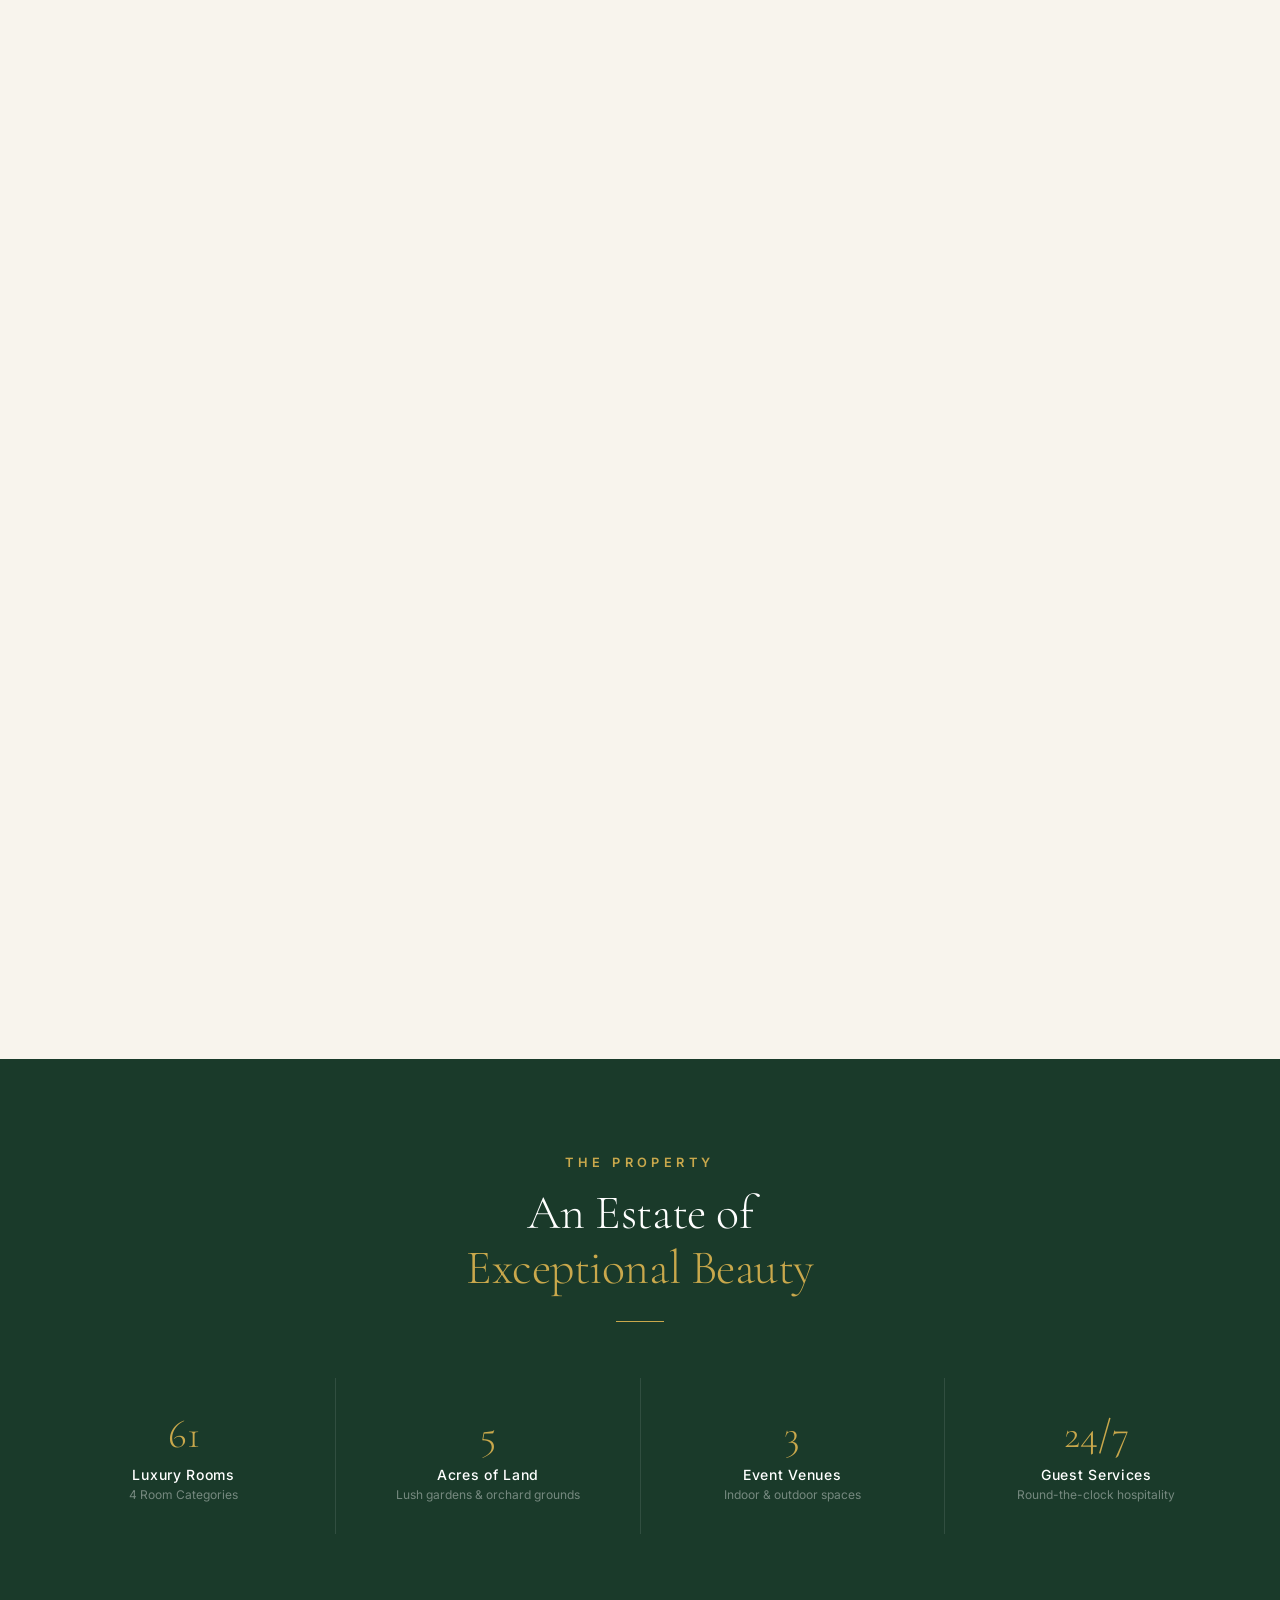
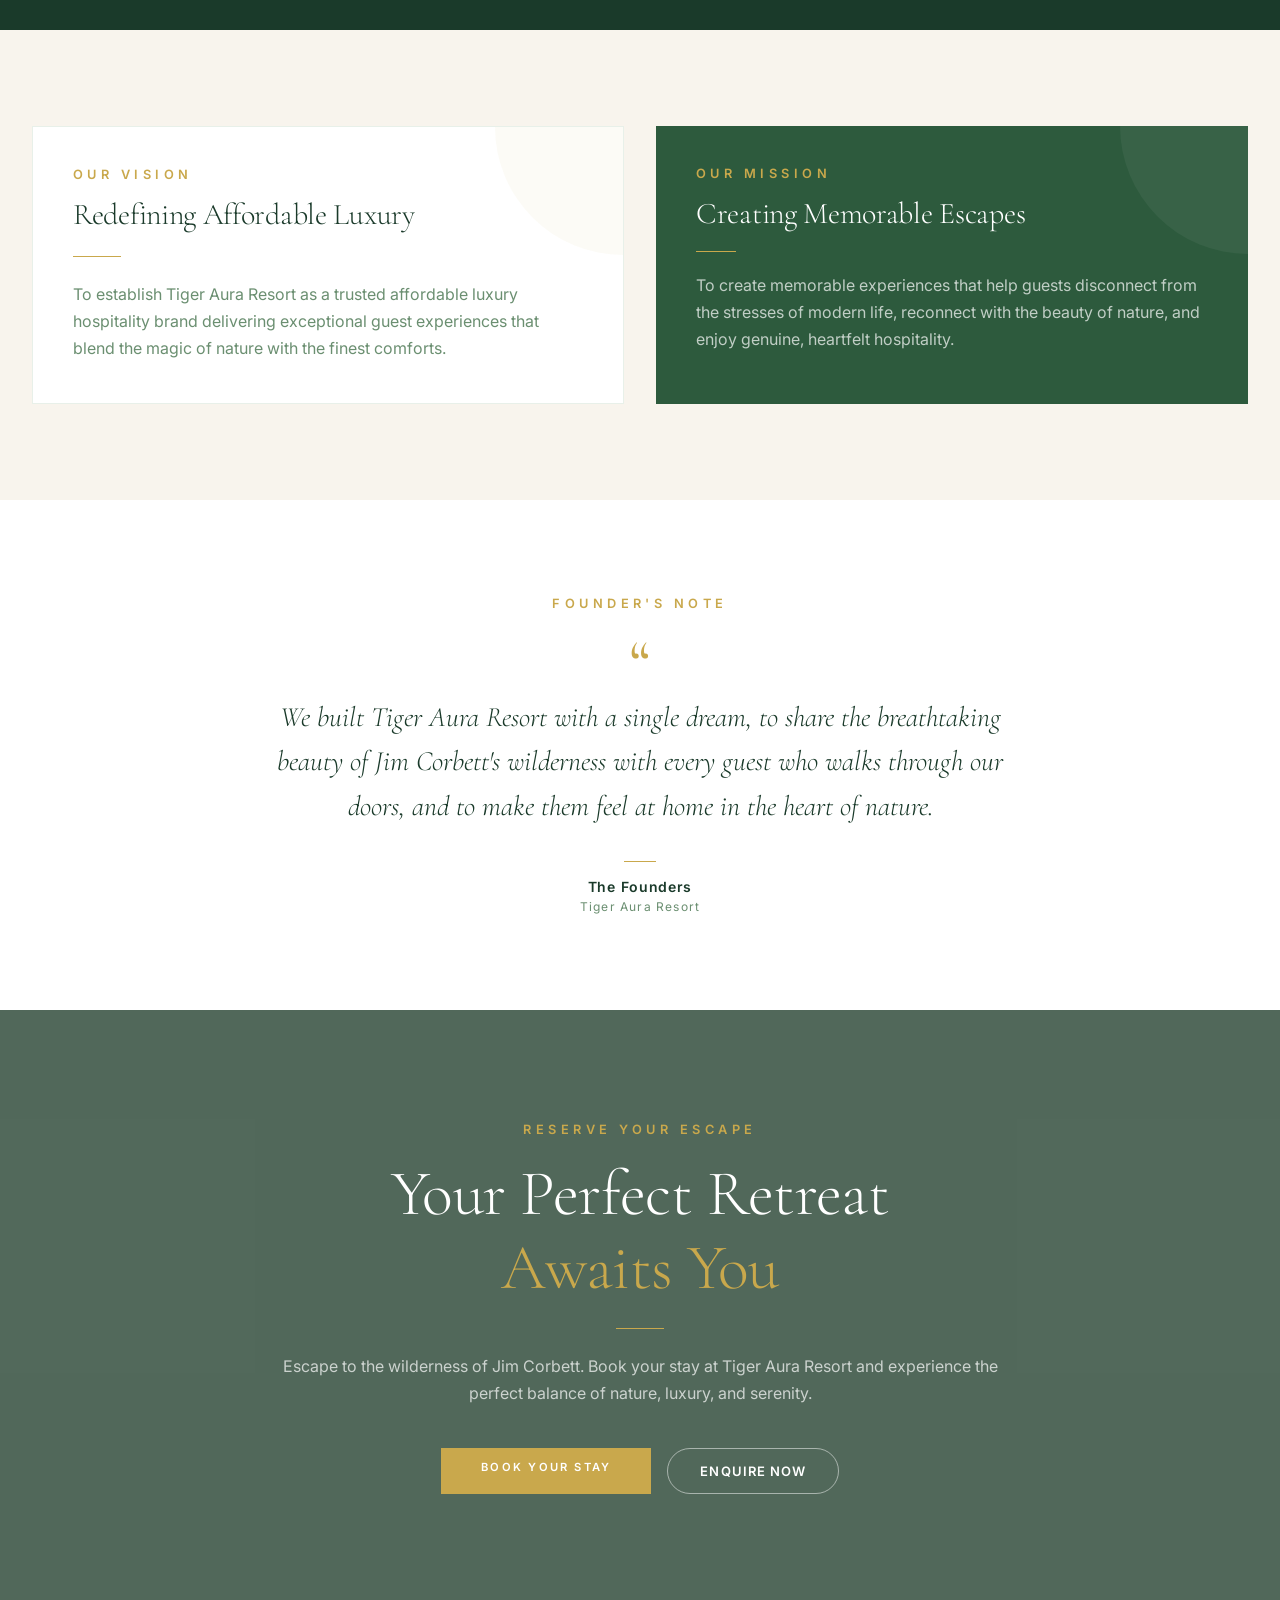
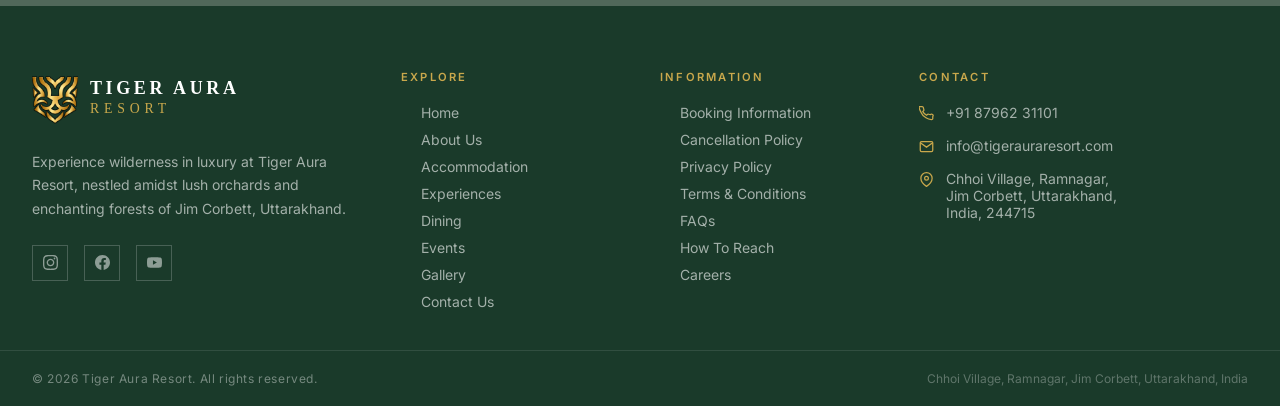
==== commit e53ea0bd: "Add files via upload" ====
--- a/about.html
+++ b/about.html
@@ -1,179 +1,177 @@
-<!DOCTYPE html>
+﻿<!DOCTYPE html>
 <html lang="en">
 <head>
-  <meta charset="UTF-8">
-  <meta name="viewport" content="width=device-width, initial-scale=1.0">
-  <title>About Us | Tiger Aura Resort</title>
-  <meta name="description" content="Learn about Tiger Aura Resort's story, vision, and mission. A luxury nature retreat near Jim Corbett National Park, Uttarakhand.">
-  <link rel="stylesheet" href="css/styles.css">
+ <meta charset="UTF-8">
+ <meta name="viewport" content="width=device-width, initial-scale=1.0">
+ <title>About Us | Tiger Aura Resort</title>
+ <meta name="description" content="Learn about Tiger Aura Resort's story, vision, and mission. A luxury nature retreat near Jim Corbett National Park, Uttarakhand.">
+ <link rel="stylesheet" href="css/styles.css">
 </head>
 <body>
 <header id="navbar" class="navbar">
-  <div class="container"><div class="navbar-inner">
-    <a href="index.html" class="navbar-logo"><div class="navbar-logo-inner"><img src="img/logo.png" alt="" class="logo-mark"><div class="navbar-logo-text"><span class="logo-name">TIGER AURA</span><span class="logo-resort">RESORT</span></div></div></a>
-    <nav><ul class="nav-links">
-      <li><a href="index.html">Home</a></li><li><a href="about.html">About Us</a></li><li><a href="accommodation.html">Accommodation</a></li><li><a href="experiences.html">Experiences</a></li><li><a href="dining.html">Dining</a></li><li><a href="events.html">Events</a></li><li><a href="gallery.html">Gallery</a></li><li><a href="contact.html">Contact Us</a></li>
-    </ul></nav>
-    <div class="navbar-actions">
-      <a href="tel:+919876543210" class="navbar-phone"><svg viewBox="0 0 24 24" fill="none" stroke="currentColor" stroke-width="2"><path d="M22 16.92v3a2 2 0 01-2.18 2 19.79 19.79 0 01-8.63-3.07A19.5 19.5 0 013.07 9.81a19.79 19.79 0 01-3.07-8.63A2 2 0 012 1h3a2 2 0 012 1.72c.127.96.361 1.903.7 2.81a2 2 0 01-.45 2.11L6.09 8.91a16 16 0 006 6l1.27-1.27a2 2 0 012.11-.45c.907.339 1.85.573 2.81.7A2 2 0 0122 16.92z"/></svg>+91 98765 43210</a>
-      <a href="booking.html" class="btn-booknow">Book Now</a>
-    </div>
-    <button id="hamburger" class="hamburger" aria-label="Open menu"><svg viewBox="0 0 24 24" fill="none" stroke="currentColor" stroke-width="2"><line x1="3" y1="12" x2="21" y2="12"/><line x1="3" y1="6" x2="21" y2="6"/><line x1="3" y1="18" x2="21" y2="18"/></svg></button>
-  </div></div>
+ <div class="container"><div class="navbar-inner">
+ <a href="index.html" class="navbar-logo"><div class="navbar-logo-inner"><img src="img/logo.png" alt="" class="logo-mark"><div class="navbar-logo-text"><span class="logo-name">TIGER AURA</span><span class="logo-resort">RESORT</span></div></div></a>
+ <nav><ul class="nav-links">
+ <li><a href="index.html">Home</a></li><li><a href="about.html">About Us</a></li><li><a href="accommodation.html">Accommodation</a></li><li><a href="experiences.html">Experiences</a></li><li><a href="dining.html">Dining</a></li><li><a href="events.html">Events</a></li><li><a href="gallery.html">Gallery</a></li><li><a href="contact.html">Contact Us</a></li>
+ </ul></nav>
+ <div class="navbar-actions">
+ <a href="tel:+918796231101" class="navbar-phone"><svg viewBox="0 0 24 24" fill="none" stroke="currentColor" stroke-width="2"><path d="M22 16.92v3a2 2 0 01-2.18 2 19.79 19.79 0 01-8.63-3.07A19.5 19.5 0 013.07 9.81a19.79 19.79 0 01-3.07-8.63A2 2 0 012 1h3a2 2 0 012 1.72c.127.96.361 1.903.7 2.81a2 2 0 01-.45 2.11L6.09 8.91a16 16 0 006 6l1.27-1.27a2 2 0 012.11-.45c.907.339 1.85.573 2.81.7A2 2 0 0122 16.92z"/></svg>+91 87962 31101</a>
+ <a href="booking.html" class="btn-booknow">Book Now</a>
+ </div>
+ <button id="hamburger" class="hamburger" aria-label="Open menu"><svg viewBox="0 0 24 24" fill="none" stroke="currentColor" stroke-width="2"><line x1="3" y1="12" x2="21" y2="12"/><line x1="3" y1="6" x2="21" y2="6"/><line x1="3" y1="18" x2="21" y2="18"/></svg></button>
+ </div></div>
 </header>
 <div id="mobile-menu" class="mobile-menu">
-  <div class="mobile-menu-header"><div class="mobile-menu-logo"><img src="img/logo.png" alt="" class="logo-mark"><div class="navbar-logo-text"><span class="logo-name">TIGER AURA</span><span class="logo-resort">RESORT</span></div></div><button id="mobile-close" class="mobile-close"><svg viewBox="0 0 24 24" fill="none" stroke="currentColor" stroke-width="2"><line x1="18" y1="6" x2="6" y2="18"/><line x1="6" y1="6" x2="18" y2="18"/></svg></button></div>
-  <nav class="mobile-nav"><a href="index.html">Home</a><a href="about.html">About Us</a><a href="accommodation.html">Accommodation</a><a href="experiences.html">Experiences</a><a href="dining.html">Dining</a><a href="events.html">Events</a><a href="gallery.html">Gallery</a><a href="contact.html">Contact Us</a></nav>
-  <div class="mobile-cta"><a href="tel:+919876543210" class="mobile-phone"><svg viewBox="0 0 24 24" fill="none" stroke="currentColor" stroke-width="2"><path d="M22 16.92v3a2 2 0 01-2.18 2 19.79 19.79 0 01-8.63-3.07A19.5 19.5 0 013.07 9.81a19.79 19.79 0 01-3.07-8.63A2 2 0 012 1h3a2 2 0 012 1.72c.127.96.361 1.903.7 2.81a2 2 0 01-.45 2.11L6.09 8.91a16 16 0 006 6l1.27-1.27a2 2 0 012.11-.45c.907.339 1.85.573 2.81.7A2 2 0 0122 16.92z"/></svg>+91 98765 43210</a><a href="booking.html" class="btn btn-gold" style="text-align:center;padding:.875rem 2rem;">Book Your Stay</a></div>
+ <div class="mobile-menu-header"><div class="mobile-menu-logo"><img src="img/logo.png" alt="" class="logo-mark"><div class="navbar-logo-text"><span class="logo-name">TIGER AURA</span><span class="logo-resort">RESORT</span></div></div><button id="mobile-close" class="mobile-close"><svg viewBox="0 0 24 24" fill="none" stroke="currentColor" stroke-width="2"><line x1="18" y1="6" x2="6" y2="18"/><line x1="6" y1="6" x2="18" y2="18"/></svg></button></div>
+ <nav class="mobile-nav"><a href="index.html">Home</a><a href="about.html">About Us</a><a href="accommodation.html">Accommodation</a><a href="experiences.html">Experiences</a><a href="dining.html">Dining</a><a href="events.html">Events</a><a href="gallery.html">Gallery</a><a href="contact.html">Contact Us</a></nav>
+ <div class="mobile-cta"><a href="tel:+918796231101" class="mobile-phone"><svg viewBox="0 0 24 24" fill="none" stroke="currentColor" stroke-width="2"><path d="M22 16.92v3a2 2 0 01-2.18 2 19.79 19.79 0 01-8.63-3.07A19.5 19.5 0 013.07 9.81a19.79 19.79 0 01-3.07-8.63A2 2 0 012 1h3a2 2 0 012 1.72c.127.96.361 1.903.7 2.81a2 2 0 01-.45 2.11L6.09 8.91a16 16 0 006 6l1.27-1.27a2 2 0 012.11-.45c.907.339 1.85.573 2.81.7A2 2 0 0122 16.92z"/></svg>+91 87962 31101</a><a href="booking.html" class="btn btn-gold" style="text-align:center;padding:.875rem 2rem;">Book Your Stay</a></div>
 </div>
 
 <main>
 <!-- Page Hero -->
 <section class="page-hero">
-  <div class="page-hero-bg" style="background-image:url('https://images.unsplash.com/photo-1571896349842-33c89424de2d?auto=format&fit=crop&w=1920&q=80')"></div>
-  <div class="page-hero-overlay"></div>
-  <div class="page-hero-content">
-    <span class="section-label" style="color:var(--gold);margin-bottom:1rem;display:block;">Our Story</span>
-    <h1 class="page-hero-title">About Tiger Aura<em>Resort</em></h1>
-    <p class="page-hero-subtitle">A sanctuary where wilderness meets world-class luxury</p>
-    <div class="page-hero-divider"></div>
-  </div>
+ <div class="page-hero-bg" style="background-image:url('https://images.unsplash.com/photo-1571896349842-33c89424de2d?auto=format&fit=crop&w=1920&q=80')"></div>
+ <div class="page-hero-overlay"></div>
+ <div class="page-hero-content">
+ <span class="section-label" style="color:var(--gold);margin-bottom:1rem;display:block;">Our Story</span>
+ <h1 class="page-hero-title">About Tiger Aura<em>Resort</em></h1>
+ <p class="page-hero-subtitle">A sanctuary where wilderness meets world-class luxury</p>
+ <div class="page-hero-divider"></div>
+ </div>
 </section>
 
 <!-- Our Story -->
 <section class="section" style="background:var(--cream);">
-  <div class="container">
-    <div style="display:grid;grid-template-columns:1fr 1fr;gap:4rem;align-items:center;" class="grid-collapse">
-      <div class="animate-on-scroll">
-        <span class="section-label mb-5">Our Story</span>
-        <h2 class="section-h2" style="margin-top:.75rem;">Born from a Love for<em>Nature &amp; Hospitality</em></h2>
-        <div class="divider-gold-left"></div>
-        <p style="color:var(--sage);line-height:1.8;margin-bottom:1.25rem;">Tiger Aura Resort was born from a deep passion for Jim Corbett's extraordinary wilderness and a belief that every traveler deserves an experience that is both transformative and luxurious.</p>
-        <p style="color:var(--sage);line-height:1.8;margin-bottom:1.25rem;">Nestled in Chhoi Village, Ramnagar, our resort sits at the threshold of one of India's most celebrated national parks — offering guests an unparalleled opportunity to connect with nature without compromising on comfort.</p>
-        <p style="color:var(--sage);line-height:1.8;">From the lilting calls of exotic birds at dawn to the sweet fragrance of litchi blossoms that fills our evenings, every moment at Tiger Aura is a gentle reminder of why this corner of Uttarakhand is so special.</p>
-      </div>
-      <div class="animate-on-scroll" style="position:relative;">
-        <div style="position:relative;aspect-ratio:4/5;overflow:hidden;">
-          <img src="https://images.unsplash.com/photo-1508193638397-1c4234db14d8?auto=format&fit=crop&w=800&q=80" alt="Tiger Aura Resort property" style="width:100%;height:100%;object-fit:cover;">
-        </div>
-      </div>
-    </div>
-  </div>
+ <div class="container">
+ <div class="grid-collapse">
+ <div class="animate-on-scroll">
+ <span class="section-label mb-5">Our Story</span>
+ <h2 class="section-h2" style="margin-top:.75rem;">Born from a Love for<em>Nature &amp; Hospitality</em></h2>
+ <div class="divider-gold-left"></div>
+ <p style="color:var(--sage);line-height:1.8;margin-bottom:1.25rem;">Tiger Aura Resort was born from a deep passion for Jim Corbett's extraordinary wilderness and a belief that every traveler deserves an experience that is both transformative and luxurious.</p>
+ <p style="color:var(--sage);line-height:1.8;margin-bottom:1.25rem;">Nestled in Chhoi Village, Ramnagar, our resort sits at the threshold of one of India's most celebrated national parks, offering guests an unparalleled opportunity to connect with nature without compromising on comfort.</p>
+ <p style="color:var(--sage);line-height:1.8;">From the lilting calls of exotic birds at dawn to the sweet fragrance of litchi blossoms that fills our evenings, every moment at Tiger Aura is a gentle reminder of why this corner of Uttarakhand is so special.</p>
+ </div>
+ <div class="animate-on-scroll" style="position:relative;">
+ <div style="position:relative;aspect-ratio:4/5;overflow:hidden;">
+ <img src="https://images.unsplash.com/photo-1508193638397-1c4234db14d8?auto=format&fit=crop&w=800&q=80" alt="Tiger Aura Resort property" style="width:100%;height:100%;object-fit:cover;">
+ </div>
+ </div>
+ </div>
+ </div>
 </section>
 
 <!-- Property Stats -->
 <section class="section" style="background:var(--forest-dark);">
-  <div class="container">
-    <div class="section-heading">
-      <span class="section-label">The Property</span>
-      <h2 class="section-h2-white" style="margin-top:.75rem;">An Estate of<em>Exceptional Beauty</em></h2>
-      <div style="width:3rem;height:1px;background:var(--gold);margin:1.5rem auto 0;"></div>
-    </div>
-    <div class="stats-grid animate-on-scroll">
-      <div class="stat-box">
-        <div class="stat-num">61</div>
-        <div class="stat-label">Luxury Rooms</div>
-        <div class="stat-detail">Premium, Elite &amp; Jacuzzi Suites</div>
-      </div>
-      <div class="stat-box">
-        <div class="stat-num">5</div>
-        <div class="stat-label">Acres of Land</div>
-        <div class="stat-detail">Lush gardens &amp; orchard grounds</div>
-      </div>
-      <div class="stat-box">
-        <div class="stat-num">3</div>
-        <div class="stat-label">Event Venues</div>
-        <div class="stat-detail">Indoor &amp; outdoor spaces</div>
-      </div>
-      <div class="stat-box">
-        <div class="stat-num">24/7</div>
-        <div class="stat-label">Guest Services</div>
-        <div class="stat-detail">Round-the-clock hospitality</div>
-      </div>
-    </div>
-  </div>
+ <div class="container">
+ <div class="section-heading">
+ <span class="section-label">The Property</span>
+ <h2 class="section-h2-white" style="margin-top:.75rem;">An Estate of<em>Exceptional Beauty</em></h2>
+ <div style="width:3rem;height:1px;background:var(--gold);margin:1.5rem auto 0;"></div>
+ </div>
+ <div class="stats-grid animate-on-scroll">
+ <div class="stat-box">
+ <div class="stat-num">61</div>
+ <div class="stat-label">Luxury Rooms</div>
+ <div class="stat-detail">4 Room Categories</div>
+ </div>
+ <div class="stat-box">
+ <div class="stat-num">5</div>
+ <div class="stat-label">Acres of Land</div>
+ <div class="stat-detail">Lush gardens &amp; orchard grounds</div>
+ </div>
+ <div class="stat-box">
+ <div class="stat-num">3</div>
+ <div class="stat-label">Event Venues</div>
+ <div class="stat-detail">Indoor &amp; outdoor spaces</div>
+ </div>
+ <div class="stat-box">
+ <div class="stat-num">24/7</div>
+ <div class="stat-label">Guest Services</div>
+ <div class="stat-detail">Round-the-clock hospitality</div>
+ </div>
+ </div>
+ </div>
 </section>
 
 <!-- Vision & Mission -->
 <section class="section" style="background:var(--cream);">
-  <div class="container">
-    <div class="vm-grid animate-on-scroll">
-      <div class="vision-card luxury-card">
-        <div class="vision-bg"></div>
-        <span class="section-label mb-4" style="display:block;">Our Vision</span>
-        <h3 style="font-family:var(--font-display);font-size:1.875rem;font-weight:300;color:var(--forest-dark);margin-bottom:1.25rem;">Redefining Affordable Luxury</h3>
-        <div class="divider-gold-left"></div>
-        <p style="color:var(--sage);line-height:1.7;">To establish Tiger Aura Resort as a trusted affordable luxury hospitality brand delivering exceptional guest experiences that blend the magic of nature with the finest comforts.</p>
-      </div>
-      <div class="mission-card luxury-card">
-        <div class="mission-bg"></div>
-        <span class="section-label mb-4" style="display:block;color:var(--gold);">Our Mission</span>
-        <h3 style="font-family:var(--font-display);font-size:1.875rem;font-weight:300;color:#fff;margin-bottom:1.25rem;">Creating Memorable Escapes</h3>
-        <div style="width:2.5rem;height:1px;background:var(--gold);margin-bottom:1.25rem;"></div>
-        <p style="color:rgba(255,255,255,.7);line-height:1.7;">To create memorable experiences that help guests disconnect from the stresses of modern life, reconnect with the beauty of nature, and enjoy genuine, heartfelt hospitality.</p>
-      </div>
-    </div>
-  </div>
+ <div class="container">
+ <div class="vm-grid animate-on-scroll">
+ <div class="vision-card luxury-card">
+ <div class="vision-bg"></div>
+ <span class="section-label mb-4" style="display:block;">Our Vision</span>
+ <h3 style="font-family:var(--font-display);font-size:1.875rem;font-weight:300;color:var(--forest-dark);margin-bottom:1.25rem;">Redefining Affordable Luxury</h3>
+ <div class="divider-gold-left"></div>
+ <p style="color:var(--sage);line-height:1.7;">To establish Tiger Aura Resort as a trusted affordable luxury hospitality brand delivering exceptional guest experiences that blend the magic of nature with the finest comforts.</p>
+ </div>
+ <div class="mission-card luxury-card">
+ <div class="mission-bg"></div>
+ <span class="section-label mb-4" style="display:block;color:var(--gold);">Our Mission</span>
+ <h3 style="font-family:var(--font-display);font-size:1.875rem;font-weight:300;color:#fff;margin-bottom:1.25rem;">Creating Memorable Escapes</h3>
+ <div style="width:2.5rem;height:1px;background:var(--gold);margin-bottom:1.25rem;"></div>
+ <p style="color:rgba(255,255,255,.7);line-height:1.7;">To create memorable experiences that help guests disconnect from the stresses of modern life, reconnect with the beauty of nature, and enjoy genuine, heartfelt hospitality.</p>
+ </div>
+ </div>
+ </div>
 </section>
 
 <!-- Founder's Note -->
 <section class="section" style="background:#fff;">
-  <div class="container">
-    <div style="max-width:48rem;margin:0 auto;text-align:center;" class="animate-on-scroll">
-      <span class="section-label mb-5" style="display:block;">Founder's Note</span>
-      <div style="font-family:var(--font-display);font-size:4rem;color:var(--gold);line-height:1;">&ldquo;</div>
-      <blockquote style="font-family:var(--font-display);font-size:clamp(1.2rem,3vw,1.75rem);font-weight:300;font-style:italic;color:var(--forest-dark);line-height:1.6;margin-bottom:2rem;">We built Tiger Aura Resort with a single dream — to share the breathtaking beauty of Jim Corbett's wilderness with every guest who walks through our doors, and to make them feel at home in the heart of nature.</blockquote>
-      <div style="width:2rem;height:1px;background:var(--gold);margin:0 auto 1rem;"></div>
-      <p style="color:var(--forest-dark);font-weight:600;font-size:.875rem;letter-spacing:.05em;">The Founders</p>
-      <p style="color:var(--sage);font-size:.75rem;letter-spacing:.1em;margin-top:.25rem;">Tiger Aura Resort</p>
-    </div>
-  </div>
+ <div class="container">
+ <div style="max-width:48rem;margin:0 auto;text-align:center;" class="animate-on-scroll">
+ <span class="section-label mb-5" style="display:block;">Founder's Note</span>
+ <div style="font-family:var(--font-display);font-size:4rem;color:var(--gold);line-height:1;">&ldquo;</div>
+ <blockquote style="font-family:var(--font-display);font-size:clamp(1.2rem,3vw,1.75rem);font-weight:300;font-style:italic;color:var(--forest-dark);line-height:1.6;margin-bottom:2rem;">We built Tiger Aura Resort with a single dream, to share the breathtaking beauty of Jim Corbett's wilderness with every guest who walks through our doors, and to make them feel at home in the heart of nature.</blockquote>
+ <div style="width:2rem;height:1px;background:var(--gold);margin:0 auto 1rem;"></div>
+ <p style="color:var(--forest-dark);font-weight:600;font-size:.875rem;letter-spacing:.05em;">The Founders</p>
+ <p style="color:var(--sage);font-size:.75rem;letter-spacing:.1em;margin-top:.25rem;">Tiger Aura Resort</p>
+ </div>
+ </div>
 </section>
 
 <!-- CTA Banner -->
-<section class="cta-banner" style="background-image:url('https://images.unsplash.com/photo-1571003123894-1f0594d2b5d9?auto=format&fit=crop&w=1920&q=80');">
-  <div class="cta-overlay"></div>
-  <div class="cta-content">
-    <span class="section-label mb-5">Reserve Your Escape</span>
-    <h2 class="cta-title" style="margin-top:.75rem;">Your Perfect Retreat<em>Awaits You</em></h2>
-    <div style="width:3rem;height:1px;background:var(--gold);margin:0 auto 1.5rem;"></div>
-    <p class="cta-text">Escape to the wilderness of Jim Corbett. Book your stay at Tiger Aura Resort and experience the perfect balance of nature, luxury, and serenity.</p>
-    <div class="cta-btns"><a href="booking.html" class="btn btn-gold">Book Your Stay</a><a href="contact.html" class="btn btn-outline-white">Enquire Now</a></div>
-  </div>
+<section class="cta-banner" style="background-image:url('img/property1.webp');">
+ <div class="cta-overlay"></div>
+ <div class="cta-content">
+ <span class="section-label mb-5">Reserve Your Escape</span>
+ <h2 class="cta-title" style="margin-top:.75rem;">Your Perfect Retreat<em>Awaits You</em></h2>
+ <div style="width:3rem;height:1px;background:var(--gold);margin:0 auto 1.5rem;"></div>
+ <p class="cta-text">Escape to the wilderness of Jim Corbett. Book your stay at Tiger Aura Resort and experience the perfect balance of nature, luxury, and serenity.</p>
+ <div class="cta-btns"><a href="booking.html" class="btn btn-gold">Book Your Stay</a><a href="contact.html" class="btn btn-outline-white">Enquire Now</a></div>
+ </div>
 </section>
 </main>
 
 <footer>
-  <div class="footer-main"><div class="container"><div class="footer-grid">
-    <div>
-      <div class="footer-logo-inner"><img src="img/logo.png" alt="" class="footer-logo-mark"><div class="footer-logo-text"><span class="footer-logo-name">TIGER AURA</span><span class="footer-logo-resort">RESORT</span></div></div>
-      <p class="footer-desc">Experience wilderness in luxury at Tiger Aura Resort, nestled amidst lush orchards and enchanting forests of Jim Corbett, Uttarakhand.</p>
-      <div class="footer-social">
-        <a href="#" aria-label="Instagram" class="social-btn"><svg viewBox="0 0 24 24" fill="currentColor"><path d="M12 2.163c3.204 0 3.584.012 4.85.07 3.252.148 4.771 1.691 4.919 4.919.058 1.265.069 1.645.069 4.849 0 3.205-.012 3.584-.069 4.849-.149 3.225-1.664 4.771-4.919 4.919-1.266.058-1.644.07-4.85.07-3.204 0-3.584-.012-4.849-.07-3.26-.149-4.771-1.699-4.919-4.92-.058-1.265-.07-1.644-.07-4.849 0-3.204.013-3.583.07-4.849.149-3.227 1.664-4.771 4.919-4.919 1.266-.057 1.645-.069 4.849-.069zm0-2.163c-3.259 0-3.667.014-4.947.072-4.358.2-6.78 2.618-6.98 6.98-.059 1.281-.073 1.689-.073 4.948 0 3.259.014 3.668.072 4.948.2 4.358 2.618 6.78 6.98 6.98 1.281.058 1.689.072 4.948.072 3.259 0 3.668-.014 4.948-.072 4.354-.2 6.782-2.618 6.979-6.98.059-1.28.073-1.689.073-4.948 0-3.259-.014-3.667-.072-4.947-.196-4.354-2.617-6.78-6.979-6.98-1.281-.059-1.69-.073-4.949-.073zm0 5.838c-3.403 0-6.162 2.759-6.162 6.162s2.759 6.163 6.162 6.163 6.162-2.759 6.162-6.163c0-3.403-2.759-6.162-6.162-6.162zm0 10.162c-2.209 0-4-1.79-4-4 0-2.209 1.791-4 4-4s4 1.791 4 4c0 2.21-1.791 4-4 4zm6.406-11.845c-.796 0-1.441.645-1.441 1.44s.645 1.44 1.441 1.44c.795 0 1.439-.645 1.439-1.44s-.644-1.44-1.439-1.44z"/></svg></a>
-        <a href="#" aria-label="Facebook" class="social-btn"><svg viewBox="0 0 24 24" fill="currentColor"><path d="M24 12.073c0-6.627-5.373-12-12-12s-12 5.373-12 12c0 5.99 4.388 10.954 10.125 11.854v-8.385H7.078v-3.47h3.047V9.43c0-3.007 1.792-4.669 4.533-4.669 1.312 0 2.686.235 2.686.235v2.953H15.83c-1.491 0-1.956.925-1.956 1.874v2.25h3.328l-.532 3.47h-2.796v8.385C19.612 23.027 24 18.062 24 12.073z"/></svg></a>
-        <a href="#" aria-label="YouTube" class="social-btn"><svg viewBox="0 0 24 24" fill="currentColor"><path d="M23.498 6.186a3.016 3.016 0 00-2.122-2.136C19.505 3.545 12 3.545 12 3.545s-7.505 0-9.377.505A3.017 3.017 0 00.502 6.186C0 8.07 0 12 0 12s0 3.93.502 5.814a3.016 3.016 0 002.122 2.136c1.871.505 9.376.505 9.376.505s7.505 0 9.377-.505a3.015 3.015 0 002.122-2.136C24 15.93 24 12 24 12s0-3.93-.502-5.814zM9.545 15.568V8.432L15.818 12l-6.273 3.568z"/></svg></a>
-      </div>
-    </div>
-    <div>
-      <p class="footer-col-title">Explore</p>
-      <ul class="footer-links"><li><a href="index.html"><svg class="arrow" viewBox="0 0 24 24" fill="none" stroke="currentColor" stroke-width="2"><line x1="5" y1="12" x2="19" y2="12"/><polyline points="12 5 19 12 12 19"/></svg>Home</a></li><li><a href="about.html"><svg class="arrow" viewBox="0 0 24 24" fill="none" stroke="currentColor" stroke-width="2"><line x1="5" y1="12" x2="19" y2="12"/><polyline points="12 5 19 12 12 19"/></svg>About Us</a></li><li><a href="accommodation.html"><svg class="arrow" viewBox="0 0 24 24" fill="none" stroke="currentColor" stroke-width="2"><line x1="5" y1="12" x2="19" y2="12"/><polyline points="12 5 19 12 12 19"/></svg>Accommodation</a></li><li><a href="experiences.html"><svg class="arrow" viewBox="0 0 24 24" fill="none" stroke="currentColor" stroke-width="2"><line x1="5" y1="12" x2="19" y2="12"/><polyline points="12 5 19 12 12 19"/></svg>Experiences</a></li><li><a href="dining.html"><svg class="arrow" viewBox="0 0 24 24" fill="none" stroke="currentColor" stroke-width="2"><line x1="5" y1="12" x2="19" y2="12"/><polyline points="12 5 19 12 12 19"/></svg>Dining</a></li><li><a href="events.html"><svg class="arrow" viewBox="0 0 24 24" fill="none" stroke="currentColor" stroke-width="2"><line x1="5" y1="12" x2="19" y2="12"/><polyline points="12 5 19 12 12 19"/></svg>Events</a></li><li><a href="gallery.html"><svg class="arrow" viewBox="0 0 24 24" fill="none" stroke="currentColor" stroke-width="2"><line x1="5" y1="12" x2="19" y2="12"/><polyline points="12 5 19 12 12 19"/></svg>Gallery</a></li><li><a href="contact.html"><svg class="arrow" viewBox="0 0 24 24" fill="none" stroke="currentColor" stroke-width="2"><line x1="5" y1="12" x2="19" y2="12"/><polyline points="12 5 19 12 12 19"/></svg>Contact Us</a></li></ul>
-    </div>
-    <div>
-      <p class="footer-col-title">Information</p>
-      <ul class="footer-links"><li><a href="booking.html"><svg class="arrow" viewBox="0 0 24 24" fill="none" stroke="currentColor" stroke-width="2"><line x1="5" y1="12" x2="19" y2="12"/><polyline points="12 5 19 12 12 19"/></svg>Booking Information</a></li><li><a href="booking.html#cancellation"><svg class="arrow" viewBox="0 0 24 24" fill="none" stroke="currentColor" stroke-width="2"><line x1="5" y1="12" x2="19" y2="12"/><polyline points="12 5 19 12 12 19"/></svg>Cancellation Policy</a></li><li><a href="privacy.html"><svg class="arrow" viewBox="0 0 24 24" fill="none" stroke="currentColor" stroke-width="2"><line x1="5" y1="12" x2="19" y2="12"/><polyline points="12 5 19 12 12 19"/></svg>Privacy Policy</a></li><li><a href="terms.html"><svg class="arrow" viewBox="0 0 24 24" fill="none" stroke="currentColor" stroke-width="2"><line x1="5" y1="12" x2="19" y2="12"/><polyline points="12 5 19 12 12 19"/></svg>Terms &amp; Conditions</a></li><li><a href="faqs.html"><svg class="arrow" viewBox="0 0 24 24" fill="none" stroke="currentColor" stroke-width="2"><line x1="5" y1="12" x2="19" y2="12"/><polyline points="12 5 19 12 12 19"/></svg>FAQs</a></li><li><a href="contact.html#directions"><svg class="arrow" viewBox="0 0 24 24" fill="none" stroke="currentColor" stroke-width="2"><line x1="5" y1="12" x2="19" y2="12"/><polyline points="12 5 19 12 12 19"/></svg>How To Reach</a></li><li><a href="careers.html"><svg class="arrow" viewBox="0 0 24 24" fill="none" stroke="currentColor" stroke-width="2"><line x1="5" y1="12" x2="19" y2="12"/><polyline points="12 5 19 12 12 19"/></svg>Careers</a></li></ul>
-    </div>
-    <div>
-      <p class="footer-col-title">Contact</p>
-      <ul class="footer-contact-list">
-        <li class="footer-contact-item"><svg viewBox="0 0 24 24" fill="none" stroke="currentColor" stroke-width="2"><path d="M22 16.92v3a2 2 0 01-2.18 2 19.79 19.79 0 01-8.63-3.07A19.5 19.5 0 013.07 9.81a19.79 19.79 0 01-3.07-8.63A2 2 0 012 1h3a2 2 0 012 1.72c.127.96.361 1.903.7 2.81a2 2 0 01-.45 2.11L6.09 8.91a16 16 0 006 6l1.27-1.27a2 2 0 012.11-.45c.907.339 1.85.573 2.81.7A2 2 0 0122 16.92z"/></svg><a href="tel:+919876543210">+91 98765 43210</a></li>
-        <li class="footer-contact-item"><svg viewBox="0 0 24 24" fill="none" stroke="currentColor" stroke-width="2"><path d="M4 4h16c1.1 0 2 .9 2 2v12c0 1.1-.9 2-2 2H4c-1.1 0-2-.9-2-2V6c0-1.1.9-2 2-2z"/><polyline points="22,6 12,13 2,6"/></svg><a href="mailto:reservations@tigerauraresort.com">reservations@tigerauraresort.com</a></li>
-        <li class="footer-contact-item"><svg viewBox="0 0 24 24" fill="none" stroke="currentColor" stroke-width="2"><path d="M21 10c0 7-9 13-9 13s-9-6-9-13a9 9 0 0118 0z"/><circle cx="12" cy="10" r="3"/></svg><span>Chhoi Village, Ramnagar,<br>Jim Corbett, Uttarakhand,<br>India — 244715</span></li>
-      </ul>
-      <p class="footer-col-title">Newsletter</p>
-      <form class="newsletter-form" onsubmit="return false;"><input type="email" placeholder="Your email address" class="newsletter-input"><button type="submit" class="newsletter-btn">Join</button></form>
-    </div>
-  </div></div></div>
-  <div class="footer-bottom"><div class="container"><div class="footer-bottom-inner"><p class="footer-copy">© <span class="current-year"></span> Tiger Aura Resort. All rights reserved.</p><p class="footer-addr">Chhoi Village, Ramnagar, Jim Corbett, Uttarakhand, India</p></div></div></div>
+ <div class="footer-main"><div class="container"><div class="footer-grid">
+ <div>
+ <div class="footer-logo-inner"><img src="img/logo.png" alt="" class="footer-logo-mark"><div class="footer-logo-text"><span class="footer-logo-name">TIGER AURA</span><span class="footer-logo-resort">RESORT</span></div></div>
+ <p class="footer-desc">Experience wilderness in luxury at Tiger Aura Resort, nestled amidst lush orchards and enchanting forests of Jim Corbett, Uttarakhand.</p>
+ <div class="footer-social">
+ <a href="#" aria-label="Instagram" class="social-btn"><svg viewBox="0 0 24 24" fill="currentColor"><path d="M12 2.163c3.204 0 3.584.012 4.85.07 3.252.148 4.771 1.691 4.919 4.919.058 1.265.069 1.645.069 4.849 0 3.205-.012 3.584-.069 4.849-.149 3.225-1.664 4.771-4.919 4.919-1.266.058-1.644.07-4.85.07-3.204 0-3.584-.012-4.849-.07-3.26-.149-4.771-1.699-4.919-4.92-.058-1.265-.07-1.644-.07-4.849 0-3.204.013-3.583.07-4.849.149-3.227 1.664-4.771 4.919-4.919 1.266-.057 1.645-.069 4.849-.069zm0-2.163c-3.259 0-3.667.014-4.947.072-4.358.2-6.78 2.618-6.98 6.98-.059 1.281-.073 1.689-.073 4.948 0 3.259.014 3.668.072 4.948.2 4.358 2.618 6.78 6.98 6.98 1.281.058 1.689.072 4.948.072 3.259 0 3.668-.014 4.948-.072 4.354-.2 6.782-2.618 6.979-6.98.059-1.28.073-1.689.073-4.948 0-3.259-.014-3.667-.072-4.947-.196-4.354-2.617-6.78-6.979-6.98-1.281-.059-1.69-.073-4.949-.073zm0 5.838c-3.403 0-6.162 2.759-6.162 6.162s2.759 6.163 6.162 6.163 6.162-2.759 6.162-6.163c0-3.403-2.759-6.162-6.162-6.162zm0 10.162c-2.209 0-4-1.79-4-4 0-2.209 1.791-4 4-4s4 1.791 4 4c0 2.21-1.791 4-4 4zm6.406-11.845c-.796 0-1.441.645-1.441 1.44s.645 1.44 1.441 1.44c.795 0 1.439-.645 1.439-1.44s-.644-1.44-1.439-1.44z"/></svg></a>
+ <a href="#" aria-label="Facebook" class="social-btn"><svg viewBox="0 0 24 24" fill="currentColor"><path d="M24 12.073c0-6.627-5.373-12-12-12s-12 5.373-12 12c0 5.99 4.388 10.954 10.125 11.854v-8.385H7.078v-3.47h3.047V9.43c0-3.007 1.792-4.669 4.533-4.669 1.312 0 2.686.235 2.686.235v2.953H15.83c-1.491 0-1.956.925-1.956 1.874v2.25h3.328l-.532 3.47h-2.796v8.385C19.612 23.027 24 18.062 24 12.073z"/></svg></a>
+ <a href="#" aria-label="YouTube" class="social-btn"><svg viewBox="0 0 24 24" fill="currentColor"><path d="M23.498 6.186a3.016 3.016 0 00-2.122-2.136C19.505 3.545 12 3.545 12 3.545s-7.505 0-9.377.505A3.017 3.017 0 00.502 6.186C0 8.07 0 12 0 12s0 3.93.502 5.814a3.016 3.016 0 002.122 2.136c1.871.505 9.376.505 9.376.505s7.505 0 9.377-.505a3.015 3.015 0 002.122-2.136C24 15.93 24 12 24 12s0-3.93-.502-5.814zM9.545 15.568V8.432L15.818 12l-6.273 3.568z"/></svg></a>
+ </div>
+ </div>
+ <div>
+ <p class="footer-col-title">Explore</p>
+ <ul class="footer-links"><li><a href="index.html"><svg class="arrow" viewBox="0 0 24 24" fill="none" stroke="currentColor" stroke-width="2"><line x1="5" y1="12" x2="19" y2="12"/><polyline points="12 5 19 12 12 19"/></svg>Home</a></li><li><a href="about.html"><svg class="arrow" viewBox="0 0 24 24" fill="none" stroke="currentColor" stroke-width="2"><line x1="5" y1="12" x2="19" y2="12"/><polyline points="12 5 19 12 12 19"/></svg>About Us</a></li><li><a href="accommodation.html"><svg class="arrow" viewBox="0 0 24 24" fill="none" stroke="currentColor" stroke-width="2"><line x1="5" y1="12" x2="19" y2="12"/><polyline points="12 5 19 12 12 19"/></svg>Accommodation</a></li><li><a href="experiences.html"><svg class="arrow" viewBox="0 0 24 24" fill="none" stroke="currentColor" stroke-width="2"><line x1="5" y1="12" x2="19" y2="12"/><polyline points="12 5 19 12 12 19"/></svg>Experiences</a></li><li><a href="dining.html"><svg class="arrow" viewBox="0 0 24 24" fill="none" stroke="currentColor" stroke-width="2"><line x1="5" y1="12" x2="19" y2="12"/><polyline points="12 5 19 12 12 19"/></svg>Dining</a></li><li><a href="events.html"><svg class="arrow" viewBox="0 0 24 24" fill="none" stroke="currentColor" stroke-width="2"><line x1="5" y1="12" x2="19" y2="12"/><polyline points="12 5 19 12 12 19"/></svg>Events</a></li><li><a href="gallery.html"><svg class="arrow" viewBox="0 0 24 24" fill="none" stroke="currentColor" stroke-width="2"><line x1="5" y1="12" x2="19" y2="12"/><polyline points="12 5 19 12 12 19"/></svg>Gallery</a></li><li><a href="contact.html"><svg class="arrow" viewBox="0 0 24 24" fill="none" stroke="currentColor" stroke-width="2"><line x1="5" y1="12" x2="19" y2="12"/><polyline points="12 5 19 12 12 19"/></svg>Contact Us</a></li></ul>
+ </div>
+ <div>
+ <p class="footer-col-title">Information</p>
+ <ul class="footer-links"><li><a href="booking.html"><svg class="arrow" viewBox="0 0 24 24" fill="none" stroke="currentColor" stroke-width="2"><line x1="5" y1="12" x2="19" y2="12"/><polyline points="12 5 19 12 12 19"/></svg>Booking Information</a></li><li><a href="booking.html#cancellation"><svg class="arrow" viewBox="0 0 24 24" fill="none" stroke="currentColor" stroke-width="2"><line x1="5" y1="12" x2="19" y2="12"/><polyline points="12 5 19 12 12 19"/></svg>Cancellation Policy</a></li><li><a href="privacy.html"><svg class="arrow" viewBox="0 0 24 24" fill="none" stroke="currentColor" stroke-width="2"><line x1="5" y1="12" x2="19" y2="12"/><polyline points="12 5 19 12 12 19"/></svg>Privacy Policy</a></li><li><a href="terms.html"><svg class="arrow" viewBox="0 0 24 24" fill="none" stroke="currentColor" stroke-width="2"><line x1="5" y1="12" x2="19" y2="12"/><polyline points="12 5 19 12 12 19"/></svg>Terms &amp; Conditions</a></li><li><a href="faqs.html"><svg class="arrow" viewBox="0 0 24 24" fill="none" stroke="currentColor" stroke-width="2"><line x1="5" y1="12" x2="19" y2="12"/><polyline points="12 5 19 12 12 19"/></svg>FAQs</a></li><li><a href="contact.html#directions"><svg class="arrow" viewBox="0 0 24 24" fill="none" stroke="currentColor" stroke-width="2"><line x1="5" y1="12" x2="19" y2="12"/><polyline points="12 5 19 12 12 19"/></svg>How To Reach</a></li><li><a href="careers.html"><svg class="arrow" viewBox="0 0 24 24" fill="none" stroke="currentColor" stroke-width="2"><line x1="5" y1="12" x2="19" y2="12"/><polyline points="12 5 19 12 12 19"/></svg>Careers</a></li></ul>
+ </div>
+ <div>
+ <p class="footer-col-title">Contact</p>
+ <ul class="footer-contact-list">
+ <li class="footer-contact-item"><svg viewBox="0 0 24 24" fill="none" stroke="currentColor" stroke-width="2"><path d="M22 16.92v3a2 2 0 01-2.18 2 19.79 19.79 0 01-8.63-3.07A19.5 19.5 0 013.07 9.81a19.79 19.79 0 01-3.07-8.63A2 2 0 012 1h3a2 2 0 012 1.72c.127.96.361 1.903.7 2.81a2 2 0 01-.45 2.11L6.09 8.91a16 16 0 006 6l1.27-1.27a2 2 0 012.11-.45c.907.339 1.85.573 2.81.7A2 2 0 0122 16.92z"/></svg><a href="tel:+918796231101">+91 87962 31101</a></li>
+ <li class="footer-contact-item"><svg viewBox="0 0 24 24" fill="none" stroke="currentColor" stroke-width="2"><path d="M4 4h16c1.1 0 2 .9 2 2v12c0 1.1-.9 2-2 2H4c-1.1 0-2-.9-2-2V6c0-1.1.9-2 2-2z"/><polyline points="22,6 12,13 2,6"/></svg><a href="mailto:info@tigerauraresort.com">info@tigerauraresort.com</a></li>
+ <li class="footer-contact-item"><svg viewBox="0 0 24 24" fill="none" stroke="currentColor" stroke-width="2"><path d="M21 10c0 7-9 13-9 13s-9-6-9-13a9 9 0 0118 0z"/><circle cx="12" cy="10" r="3"/></svg><span>Chhoi Village, Ramnagar,<br>Jim Corbett, Uttarakhand,<br>India, 244715</span></li>
+ </ul>
+ </div>
+ </div></div></div>
+ <div class="footer-bottom"><div class="container"><div class="footer-bottom-inner"><p class="footer-copy">© <span class="current-year"></span> Tiger Aura Resort. All rights reserved.</p><p class="footer-addr">Chhoi Village, Ramnagar, Jim Corbett, Uttarakhand, India</p></div></div></div>
 </footer>
 <script src="js/main.js"></script>
 </body>
--- a/css/styles.css
+++ b/css/styles.css
@@ -0,0 +1,1560 @@
+/* ============================================================
+   Tiger Aura Resort — v2 Static Site Stylesheet
+   ============================================================ */
+
+@import url('https://fonts.googleapis.com/css2?family=Cormorant+Garamond:ital,wght@0,300;0,400;0,500;0,600;0,700;1,400;1,600&family=Inter:wght@300;400;500;600&display=swap');
+
+/* ---- CSS Variables ---- */
+:root {
+  --forest:        #2d5a3d;
+  --forest-dark:   #1a3a2a;
+  --forest-light:  #4a7c5c;
+  --gold:          #c9a84c;
+  --gold-light:    #e0c47a;
+  --gold-dark:     #a8862d;
+  --cream:         #f8f4ed;
+  --cream-dark:    #f0e9d8;
+  --charcoal:      #1c1c1c;
+  --sage:          #6b8f71;
+  --mist:          #e8f0e9;
+  --font-display: 'Cormorant Garamond', Georgia, 'Times New Roman', serif;
+  --font-body: 'Inter', system-ui, -apple-system, sans-serif;
+}
+
+/* ---- Reset & Base ---- */
+*, *::before, *::after { box-sizing: border-box; margin: 0; padding: 0; }
+
+html { scroll-behavior: smooth; }
+
+body {
+  background: var(--cream);
+  color: var(--charcoal);
+  font-family: var(--font-body);
+  -webkit-font-smoothing: antialiased;
+  -moz-osx-font-smoothing: grayscale;
+  min-height: 100vh;
+  display: flex;
+  flex-direction: column;
+}
+
+main { flex: 1; }
+
+img { display: block; max-width: 100%; }
+
+a { text-decoration: none; color: inherit; }
+
+/* ---- Scrollbar ---- */
+::-webkit-scrollbar { width: 6px; }
+::-webkit-scrollbar-track { background: var(--cream); }
+::-webkit-scrollbar-thumb { background: var(--gold); border-radius: 3px; }
+
+/* ---- Selection ---- */
+::selection { background: rgba(201,168,76,.3); color: var(--forest-dark); }
+
+/* ---- Typography ---- */
+h1, h2, h3, h4, h5, h6 {
+  font-family: var(--font-display);
+  font-weight: 600;
+  line-height: 1.15;
+  letter-spacing: -0.01em;
+}
+
+/* ============================================================
+   UTILITIES
+   ============================================================ */
+
+.container { max-width: 1280px; margin: 0 auto; padding: 0 1.5rem; }
+@media (min-width: 1024px) { .container { padding: 0 2rem; } }
+
+.section { padding: 6rem 0; }
+.section-sm { padding: 3rem 0; }
+
+.section-label {
+  font-family: var(--font-body);
+  font-size: 0.8rem;
+  font-weight: 600;
+  letter-spacing: 0.35em;
+  text-transform: uppercase;
+  color: var(--gold);
+  display: block;
+}
+
+.divider-gold {
+  width: 60px;
+  height: 2px;
+  background: linear-gradient(90deg, transparent, var(--gold), transparent);
+  margin: 1.5rem auto;
+}
+
+.divider-gold-left {
+  width: 48px;
+  height: 1px;
+  background: var(--gold);
+  margin: 1.5rem 0;
+}
+
+/* Grid helpers */
+.grid { display: grid; }
+.grid-2 { display: grid; grid-template-columns: 1fr 1fr; gap: 2rem; }
+.grid-3 { display: grid; grid-template-columns: repeat(3, 1fr); gap: 1.5rem; }
+.grid-4 { display: grid; grid-template-columns: repeat(4, 1fr); gap: 1.5rem; }
+@media (max-width: 1024px) { .grid-4 { grid-template-columns: repeat(2, 1fr); } }
+@media (max-width: 768px) {
+  .grid-2, .grid-3, .grid-4 { grid-template-columns: 1fr; }
+}
+
+.flex { display: flex; }
+.flex-center { display: flex; align-items: center; justify-content: center; }
+.flex-between { display: flex; align-items: center; justify-content: space-between; }
+.gap-2 { gap: .5rem; }
+.gap-3 { gap: .75rem; }
+.gap-4 { gap: 1rem; }
+.gap-6 { gap: 1.5rem; }
+.gap-8 { gap: 2rem; }
+
+.text-center { text-align: center; }
+.text-white { color: #fff; }
+.text-gold { color: var(--gold); }
+.text-forest { color: var(--forest); }
+.text-forest-dark { color: var(--forest-dark); }
+.text-sage { color: var(--sage); }
+.text-muted { color: rgba(255,255,255,.6); }
+
+.mb-2 { margin-bottom: .5rem; }
+.mb-3 { margin-bottom: .75rem; }
+.mb-4 { margin-bottom: 1rem; }
+.mb-5 { margin-bottom: 1.25rem; }
+.mb-6 { margin-bottom: 1.5rem; }
+.mb-8 { margin-bottom: 2rem; }
+.mb-10 { margin-bottom: 2.5rem; }
+.mb-12 { margin-bottom: 3rem; }
+.mb-14 { margin-bottom: 3.5rem; }
+.mb-16 { margin-bottom: 4rem; }
+.mt-4 { margin-top: 1rem; }
+.mt-6 { margin-top: 1.5rem; }
+.mt-8 { margin-top: 2rem; }
+.mt-12 { margin-top: 3rem; }
+.mx-auto { margin-left: auto; margin-right: auto; }
+
+/* ---- Luxury card ---- */
+.luxury-card {
+  transition: transform 0.4s cubic-bezier(0.25, 0.46, 0.45, 0.94),
+              box-shadow 0.4s cubic-bezier(0.25, 0.46, 0.45, 0.94);
+}
+.luxury-card:hover {
+  transform: translateY(-6px);
+  box-shadow: 0 24px 64px rgba(0,0,0,.12);
+}
+
+/* ---- Gold shimmer ---- */
+@keyframes shimmer {
+  0% { background-position: -200% center; }
+  100% { background-position: 200% center; }
+}
+.gold-shimmer {
+  background: linear-gradient(90deg, var(--gold) 0%, var(--gold-light) 50%, var(--gold) 100%);
+  background-size: 200% auto;
+  -webkit-background-clip: text;
+  background-clip: text;
+  -webkit-text-fill-color: transparent;
+  animation: shimmer 4s linear infinite;
+}
+
+/* ---- Fade-in on scroll ---- */
+@keyframes fadeInUp {
+  from { opacity: 0; transform: translateY(30px); }
+  to   { opacity: 1; transform: translateY(0); }
+}
+.animate-on-scroll, .reveal-on-scroll { opacity: 0; transform: translateY(28px); transition: opacity .7s ease, transform .7s ease; }
+.animate-on-scroll.visible, .reveal-on-scroll.visible { opacity: 1; transform: translateY(0); }
+
+/* ---- Buttons ---- */
+.btn {
+  display: inline-block;
+  padding: .75rem 2.5rem;
+  font-size: .7rem;
+  font-weight: 600;
+  letter-spacing: .2em;
+  text-transform: uppercase;
+  transition: all .3s ease;
+  cursor: pointer;
+  border: none;
+  font-family: var(--font-body);
+}
+.btn-gold { background: var(--gold); color: #fff; }
+.btn-gold:hover { background: var(--gold-dark); transform: scale(1.03); }
+.btn-forest { background: var(--forest); color: #fff; }
+.btn-forest:hover { background: var(--forest-dark); }
+.btn-forest-dark { background: var(--forest-dark); color: #fff; }
+.btn-forest-dark:hover { background: var(--forest); }
+.btn-outline-white { border: 1px solid rgba(255,255,255,.5); color: #fff; background: transparent; }
+.btn-outline-white:hover { background: rgba(255,255,255,.1); border-color: #fff; }
+.btn-outline-forest { border: 1px solid var(--forest); color: var(--forest); background: transparent; }
+.btn-outline-forest:hover { background: var(--forest); color: #fff; }
+
+/* ---- Form inputs ---- */
+.luxury-input {
+  background: transparent;
+  border: 1px solid rgba(201,168,76,.3);
+  color: inherit;
+  outline: none;
+  transition: border-color .3s ease;
+  padding: .875rem 1rem;
+  font-family: var(--font-body);
+  font-size: .875rem;
+  width: 100%;
+}
+.luxury-input:focus { border-color: var(--gold); }
+.luxury-input::placeholder { color: var(--sage); opacity: .7; }
+.luxury-input option { color: var(--forest-dark); background: #fff; }
+
+/* ---- Masonry gallery ---- */
+.masonry { columns: 3; column-gap: 1rem; }
+@media (max-width: 768px) { .masonry { columns: 2; } }
+@media (max-width: 480px) { .masonry { columns: 1; } }
+.masonry-item { break-inside: avoid; margin-bottom: 1rem; }
+
+/* ============================================================
+   NAVBAR
+   ============================================================ */
+
+.navbar {
+  position: fixed;
+  top: 0;
+  left: 0;
+  right: 0;
+  z-index: 100;
+  padding: 1rem 0;
+  transition: all .5s ease;
+}
+.navbar.scrolled {
+  background: rgba(248,244,237,.93);
+  backdrop-filter: blur(20px);
+  -webkit-backdrop-filter: blur(20px);
+  box-shadow: 0 1px 20px rgba(0,0,0,.08);
+  padding: .5rem 0;
+}
+.navbar-inner {
+  display: grid;
+  grid-template-columns: auto minmax(0, 1fr) auto;
+  align-items: center;
+  gap: clamp(.5rem, 1.25vw, 1rem);
+}
+.navbar-inner > nav {
+  justify-self: center;
+  max-width: 100%;
+}
+/* Combined logo: emblem mark + text */
+.navbar-logo-inner { display: flex; align-items: center; gap: .625rem; }
+.logo-mark {
+  height: 3rem;
+  width: 2.5rem;
+  object-fit: cover;
+  object-position: center 30%;
+  border-radius: 3px;
+  flex-shrink: 0;
+  transition: height .3s;
+}
+.navbar.scrolled .logo-mark { height: 2.5rem; }
+.navbar-logo-text { display: flex; flex-direction: column; line-height: 1; }
+.logo-name {
+  font-family: Georgia, 'Times New Roman', serif;
+  font-size: 1.0625rem;
+  font-weight: 700;
+  letter-spacing: .2em;
+  color: #fff;
+  transition: color .3s;
+}
+.navbar.scrolled .logo-name { color: var(--forest-dark); }
+.logo-resort {
+  font-family: Georgia, 'Times New Roman', serif;
+  font-size: .9rem;
+  font-weight: 400;
+  letter-spacing: .4em;
+  color: var(--gold);
+  margin-top: .25rem;
+}
+
+/* Footer combined logo */
+.footer-logo-inner { display: flex; align-items: center; gap: .75rem; margin-bottom: 1.5rem; }
+.footer-logo-mark {
+  height: 3.5rem;
+  width: 2.875rem;
+  object-fit: cover;
+  object-position: center 30%;
+  border-radius: 3px;
+  flex-shrink: 0;
+}
+.footer-logo-text { display: flex; flex-direction: column; line-height: 1; }
+.footer-logo-name {
+  font-family: Georgia, 'Times New Roman', serif;
+  font-size: 1.125rem;
+  font-weight: 700;
+  letter-spacing: .2em;
+  color: #fff;
+}
+.footer-logo-resort {
+  font-family: Georgia, 'Times New Roman', serif;
+  font-size: .8625rem;
+  font-weight: 400;
+  letter-spacing: .35em;
+  color: var(--gold);
+  margin-top: .3rem;
+}
+
+/* Mobile menu logo */
+.mobile-menu-logo { display: flex; align-items: center; gap: .75rem; }
+
+.nav-links {
+  display: flex;
+  align-items: center;
+  justify-content: center;
+  flex-wrap: nowrap;
+  gap: clamp(.5rem, 0.85vw, 1.125rem);
+  list-style: none;
+  max-width: 100%;
+}
+.nav-links a {
+  display: inline-block;
+  font-size: .7rem;
+  font-weight: 500;
+  letter-spacing: .12em;
+  text-transform: uppercase;
+  color: #fff;
+  white-space: nowrap;
+  transition: color .3s ease;
+}
+.navbar.scrolled .nav-links a { color: var(--forest-dark); }
+.nav-links a:hover { color: var(--gold) !important; }
+
+.navbar-actions { display: flex; align-items: center; flex-shrink: 0; gap: .75rem; }
+.navbar-logo { flex-shrink: 0; }
+.navbar-phone {
+  display: flex;
+  align-items: center;
+  gap: .5rem;
+  font-size: .7rem;
+  letter-spacing: .15em;
+  text-transform: uppercase;
+  color: #fff;
+  white-space: nowrap;
+  flex-shrink: 0;
+  transition: color .3s ease;
+}
+.navbar.scrolled .navbar-phone { color: var(--forest-dark); }
+.navbar-phone:hover { color: var(--gold) !important; }
+.navbar-phone svg { width: 13px; height: 13px; }
+
+.btn-booknow {
+  padding: .625rem 1.25rem;
+  background: var(--gold);
+  color: #fff;
+  font-size: .7rem;
+  font-weight: 600;
+  letter-spacing: .2em;
+  text-transform: uppercase;
+  transition: background .3s ease;
+}
+.btn-booknow:hover { background: var(--gold-dark); }
+
+.hamburger {
+  display: none;
+  background: none;
+  border: none;
+  cursor: pointer;
+  color: #fff;
+  padding: .5rem;
+  transition: color .3s ease;
+}
+.navbar.scrolled .hamburger { color: var(--forest-dark); }
+.hamburger svg { width: 24px; height: 24px; }
+
+/* Mobile menu */
+.mobile-menu {
+  position: fixed;
+  inset: 0;
+  z-index: 200;
+  background: var(--forest-dark);
+  display: flex;
+  flex-direction: column;
+  padding: 2rem;
+  transform: translateX(100%);
+  transition: transform .35s cubic-bezier(.4,0,.2,1);
+}
+.mobile-menu.open { transform: translateX(0); }
+.mobile-menu-header { display: flex; justify-content: space-between; align-items: center; margin-bottom: 3rem; }
+.mobile-menu-logo img { height: 2.5rem; width: auto; }
+.mobile-close {
+  background: none;
+  border: none;
+  color: #fff;
+  cursor: pointer;
+  padding: .5rem;
+}
+.mobile-close svg { width: 26px; height: 26px; }
+.mobile-nav { flex: 1; display: flex; flex-direction: column; gap: .25rem; }
+.mobile-nav a {
+  display: block;
+  padding: .875rem 0;
+  font-family: var(--font-display);
+  font-size: 1.5rem;
+  font-weight: 300;
+  color: #fff;
+  border-bottom: 1px solid rgba(255,255,255,.1);
+  transition: color .3s ease;
+}
+.mobile-nav a:hover { color: var(--gold); }
+.mobile-cta { margin-top: 2rem; display: flex; flex-direction: column; gap: 1rem; }
+.mobile-phone { display: flex; align-items: center; gap: .75rem; color: rgba(255,255,255,.7); font-size: .875rem; }
+.mobile-phone svg { color: var(--gold); width: 16px; height: 16px; }
+
+/* Icon-only phone on mid-width desktops to free nav space */
+@media (min-width: 1181px) and (max-width: 1400px) {
+  .navbar-phone {
+    font-size: 0;
+    letter-spacing: 0;
+    gap: 0;
+  }
+  .navbar-phone svg { width: 16px; height: 16px; }
+}
+@media (min-width: 1181px) and (max-width: 1320px) {
+  .btn-booknow { padding: .625rem 1rem; }
+}
+@media (max-width: 1180px) {
+  .navbar-inner {
+    display: flex;
+    justify-content: space-between;
+  }
+  .nav-links, .navbar-actions { display: none; }
+  .hamburger { display: block; }
+}
+
+/* ============================================================
+   HERO
+   ============================================================ */
+
+.hero {
+  position: relative;
+  height: 100vh;
+  min-height: 600px;
+  display: flex;
+  align-items: center;
+  justify-content: center;
+  overflow: hidden;
+}
+.hero-bg {
+  position: absolute;
+  inset: 0;
+  background-size: cover;
+  background-position: center;
+  background-repeat: no-repeat;
+}
+.hero-overlay {
+  position: absolute;
+  inset: 0;
+  background: linear-gradient(135deg, rgba(26,58,42,.75) 0%, rgba(26,58,42,.4) 50%, rgba(0,0,0,.3) 100%);
+}
+.hero-blob-1 {
+  position: absolute;
+  top: 5rem;
+  right: 5rem;
+  width: 16rem;
+  height: 16rem;
+  border-radius: 50%;
+  background: rgba(45,90,61,.1);
+  filter: blur(60px);
+}
+.hero-blob-2 {
+  position: absolute;
+  bottom: 5rem;
+  left: 2.5rem;
+  width: 12rem;
+  height: 12rem;
+  border-radius: 50%;
+  background: rgba(201,168,76,.1);
+  filter: blur(60px);
+}
+.hero-content {
+  position: relative;
+  z-index: 10;
+  text-align: center;
+  color: #fff;
+  padding: 0 1.5rem;
+  max-width: 64rem;
+  margin: 0 auto;
+}
+.hero-label { color: var(--gold); margin-bottom: 1.25rem; }
+.hero-title {
+  font-family: var(--font-display);
+  font-size: clamp(3rem, 8vw, 6rem);
+  font-weight: 300;
+  color: #fff;
+  line-height: 1;
+  margin-bottom: 1.5rem;
+}
+.hero-title em { font-style: normal; font-weight: 600; color: var(--gold); }
+.hero-divider { width: 4rem; height: 1px; background: var(--gold); margin: 0 auto 1.5rem; }
+.hero-subtitle {
+  color: rgba(255,255,255,.8);
+  font-size: 1.1rem;
+  max-width: 40rem;
+  margin: 0 auto 2.5rem;
+  line-height: 1.7;
+  font-weight: 300;
+}
+.hero-btns { display: flex; gap: 1rem; justify-content: center; flex-wrap: wrap; }
+.hero-stats {
+  position: absolute;
+  bottom: 6rem;
+  left: 0;
+  right: 0;
+  display: flex;
+  justify-content: center;
+  gap: 4rem;
+  z-index: 10;
+  color: rgba(255,255,255,.7);
+}
+.hero-stat-value {
+  font-family: var(--font-display);
+  font-size: 1.75rem;
+  font-weight: 300;
+  color: var(--gold);
+  margin-bottom: .25rem;
+}
+.hero-stat-label {
+  font-size: .65rem;
+  letter-spacing: .2em;
+  text-transform: uppercase;
+}
+.scroll-indicator {
+  position: absolute;
+  bottom: 2rem;
+  left: 50%;
+  transform: translateX(-50%);
+  z-index: 10;
+  background: none;
+  border: none;
+  cursor: pointer;
+  color: rgba(255,255,255,.5);
+  transition: color .3s;
+  animation: bounce 2s ease-in-out infinite;
+}
+.scroll-indicator:hover { color: #fff; }
+.scroll-indicator svg { width: 28px; height: 28px; }
+@keyframes bounce {
+  0%, 100% { transform: translateX(-50%) translateY(0); }
+  50% { transform: translateX(-50%) translateY(8px); }
+}
+
+@media (max-width: 768px) {
+  .hero {
+    height: auto;
+    min-height: 100dvh;
+    display: flex;
+    flex-direction: column;
+    align-items: stretch;
+    justify-content: flex-start;
+    padding: 5.5rem 0 4.5rem;
+  }
+  .hero-content {
+    flex: 1;
+    display: flex;
+    flex-direction: column;
+    align-items: center;
+    justify-content: center;
+    text-align: center;
+    padding-bottom: 1.5rem;
+    z-index: 12;
+  }
+  .hero-title {
+    font-size: clamp(2.25rem, 10vw, 3.5rem);
+    margin-bottom: 1rem;
+  }
+  .hero-subtitle {
+    font-size: 0.95rem;
+    margin-bottom: 1.75rem;
+  }
+  .hero-btns {
+    flex-direction: column;
+    align-items: center;
+    justify-content: center;
+    gap: 0.75rem;
+    position: relative;
+    z-index: 15;
+    width: 100%;
+  }
+  .hero-btns .btn {
+    width: auto;
+    max-width: 100%;
+    text-align: center;
+    justify-content: center;
+  }
+  .hero-stats {
+    position: relative;
+    bottom: auto;
+    left: auto;
+    right: auto;
+    flex-shrink: 0;
+    gap: 1.5rem;
+    padding: 0 1.5rem;
+    margin-top: 0.5rem;
+    z-index: 5;
+    pointer-events: none;
+  }
+  .hero-stats > * {
+    pointer-events: auto;
+  }
+  .hero-stat-value { font-size: 1.5rem; }
+  .scroll-indicator {
+    bottom: 1rem;
+    z-index: 20;
+  }
+}
+
+/* ============================================================
+   PAGE HERO (inner pages)
+   ============================================================ */
+
+.page-hero {
+  position: relative;
+  height: 60vh;
+  min-height: 400px;
+  display: flex;
+  align-items: center;
+  justify-content: center;
+  overflow: hidden;
+  padding-top: 5rem;
+}
+.page-hero-bg {
+  position: absolute;
+  inset: 0;
+  background-size: cover;
+  background-position: center;
+}
+.page-hero-overlay {
+  position: absolute;
+  inset: 0;
+  background: linear-gradient(to bottom, rgba(26,58,42,.7), rgba(26,58,42,.5), rgba(26,58,42,.7));
+}
+.page-hero-content {
+  position: relative;
+  z-index: 10;
+  text-align: center;
+  color: #fff;
+  padding: 0 1.5rem;
+}
+.page-hero-title {
+  font-family: var(--font-display);
+  font-size: clamp(2.5rem, 7vw, 5rem);
+  font-weight: 300;
+  color: #fff;
+  line-height: 1.1;
+  margin-bottom: 1rem;
+}
+.page-hero-title em { font-style: normal; color: var(--gold); display: block; }
+.page-hero-subtitle { color: rgba(255,255,255,.75); font-size: 1rem; max-width: 36rem; margin: 1rem auto 0; line-height: 1.6; }
+.page-hero-divider { width: 3rem; height: 1px; background: var(--gold); margin: 1.5rem auto 0; }
+
+/* ============================================================
+   WHY CHOOSE US
+   ============================================================ */
+
+.why-section { background: var(--cream); }
+.why-grid { display: grid; grid-template-columns: repeat(4, 1fr); gap: 1.5rem; }
+@media (max-width: 1024px) { .why-grid { grid-template-columns: repeat(2, 1fr); } }
+@media (max-width: 600px) { .why-grid { grid-template-columns: 1fr; } }
+
+.why-card {
+  background: #fff;
+  padding: 2rem;
+  border: 1px solid var(--mist);
+  transition: all .4s ease;
+  cursor: default;
+}
+.why-card:hover {
+  border-color: rgba(201,168,76,.3);
+  transform: translateY(-6px);
+  box-shadow: 0 24px 64px rgba(0,0,0,.1);
+}
+.why-icon {
+  width: 3rem;
+  height: 3rem;
+  background: var(--mist);
+  display: flex;
+  align-items: center;
+  justify-content: center;
+  margin-bottom: 1.25rem;
+  border-radius: 2px;
+  transition: background .4s;
+}
+.why-card:hover .why-icon { background: rgba(201,168,76,.1); }
+.why-icon svg { width: 22px; height: 22px; color: var(--forest); transition: color .4s; }
+.why-card:hover .why-icon svg { color: var(--gold); }
+.why-card-title {
+  font-family: var(--font-display);
+  font-size: 1.25rem;
+  color: var(--forest-dark);
+  margin-bottom: .5rem;
+}
+.why-card-desc { color: var(--sage); font-size: .875rem; line-height: 1.6; }
+.why-card-line {
+  margin-top: 1.25rem;
+  width: 2rem;
+  height: 2px;
+  background: var(--gold);
+  opacity: 0;
+  transition: opacity .5s;
+}
+.why-card:hover .why-card-line { opacity: 1; }
+
+/* ============================================================
+   ABOUT PREVIEW
+   ============================================================ */
+
+.about-section { background: var(--forest-dark); }
+.about-grid { display: grid; grid-template-columns: 1fr 1fr; gap: 4rem; align-items: center; }
+@media (max-width: 1024px) { .about-grid { grid-template-columns: 1fr; } }
+.about-img-wrap { position: relative; }
+.about-img-main { position: relative; aspect-ratio: 4/5; overflow: hidden; }
+.about-img-main img { width: 100%; height: 100%; object-fit: cover; }
+.about-badge {
+  position: absolute;
+  bottom: -2rem;
+  right: -2rem;
+  background: var(--gold);
+  padding: 1.5rem;
+  width: 12rem;
+}
+.about-badge-num {
+  font-family: var(--font-display);
+  font-size: 2.5rem;
+  font-weight: 300;
+  color: #fff;
+  margin-bottom: .25rem;
+}
+.about-badge-label { color: rgba(255,255,255,.8); font-size: .65rem; letter-spacing: .2em; text-transform: uppercase; }
+.about-img-accent {
+  position: absolute;
+  top: -1.5rem;
+  right: -1.5rem;
+  width: 8rem;
+  height: 8rem;
+  overflow: hidden;
+  border: 4px solid var(--forest-dark);
+}
+.about-img-accent img { width: 100%; height: 100%; object-fit: cover; }
+.about-content { color: #fff; }
+.about-title { font-family: var(--font-display); font-size: clamp(2rem, 4vw, 3rem); font-weight: 300; color: #fff; line-height: 1.2; margin-bottom: 1.5rem; }
+.about-title em { font-style: normal; color: var(--gold); display: block; }
+.about-text { color: rgba(255,255,255,.7); font-size: 1rem; line-height: 1.7; margin-bottom: 1rem; }
+.about-highlights { display: grid; grid-template-columns: 1fr 1fr; gap: .75rem; margin-bottom: 2rem; }
+.about-highlight { display: flex; align-items: center; gap: .5rem; color: rgba(255,255,255,.6); font-size: .875rem; }
+.about-dot { width: .25rem; height: .25rem; border-radius: 50%; background: var(--gold); flex-shrink: 0; }
+.link-arrow {
+  display: inline-flex;
+  align-items: center;
+  gap: .75rem;
+  color: var(--gold);
+  font-size: .7rem;
+  font-weight: 600;
+  letter-spacing: .2em;
+  text-transform: uppercase;
+  transition: gap .3s;
+}
+.link-arrow:hover { gap: 1rem; color: var(--gold-light); }
+.link-arrow svg { width: 16px; height: 16px; transition: transform .3s; }
+.link-arrow:hover svg { transform: translateX(4px); }
+
+/* ============================================================
+   ACCOMMODATION PREVIEW
+   ============================================================ */
+
+.rooms-grid { display: grid; grid-template-columns: repeat(3, 1fr); gap: 2rem; }
+@media (max-width: 1024px) { .rooms-grid { grid-template-columns: 1fr 1fr; } }
+@media (max-width: 640px) { .rooms-grid { grid-template-columns: 1fr; } }
+
+.room-card { background: #fff; overflow: hidden; }
+.room-card-img { position: relative; height: 15rem; overflow: hidden; }
+.room-card-img img { width: 100%; height: 100%; object-fit: cover; transition: transform .7s ease; }
+.room-card:hover .room-card-img img { transform: scale(1.05); }
+.room-card-overlay {
+  position: absolute;
+  inset: 0;
+  background: linear-gradient(to top, rgba(0,0,0,.5), transparent);
+  opacity: 0;
+  transition: opacity .4s;
+}
+.room-card:hover .room-card-overlay { opacity: 1; }
+.room-card-tag {
+  position: absolute;
+  top: 1rem;
+  left: 1rem;
+  padding: .25rem .75rem;
+  background: var(--gold);
+  color: #fff;
+  font-size: .6rem;
+  letter-spacing: .2em;
+  text-transform: uppercase;
+  font-weight: 600;
+}
+.room-card-body { padding: 1.5rem; }
+.room-card-title { font-family: var(--font-display); font-size: 1.5rem; color: var(--forest-dark); margin-bottom: .5rem; }
+.room-card-desc { color: var(--sage); font-size: .875rem; line-height: 1.6; margin-bottom: 1rem; }
+.room-amenities {
+  display: flex;
+  align-items: center;
+  gap: 1rem;
+  padding-bottom: 1rem;
+  border-bottom: 1px solid var(--mist);
+  margin-bottom: 1rem;
+  color: var(--sage);
+  font-size: .75rem;
+}
+.room-price-row { display: flex; align-items: center; justify-content: space-between; }
+.room-price-label { font-size: .6rem; text-transform: uppercase; letter-spacing: .1em; color: var(--sage); margin-bottom: .25rem; }
+.room-price { font-family: var(--font-display); font-size: 1.125rem; font-weight: 600; color: var(--gold); }
+
+/* ============================================================
+   EXPERIENCES PREVIEW
+   ============================================================ */
+
+.experiences-grid { display: grid; grid-template-columns: repeat(3, 1fr); gap: 1px; background: var(--mist); }
+@media (max-width: 1024px) { .experiences-grid { grid-template-columns: 1fr; } }
+.exp-card { position: relative; background: #fff; overflow: hidden; }
+.exp-img { position: relative; height: 20rem; overflow: hidden; }
+.exp-img img { width: 100%; height: 100%; object-fit: cover; transition: transform .7s ease; }
+.exp-card:hover .exp-img img { transform: scale(1.1); }
+.exp-img-overlay {
+  position: absolute;
+  inset: 0;
+  background: linear-gradient(to top, rgba(26,58,42,.8) 0%, rgba(26,58,42,.2) 60%, transparent 100%);
+}
+.exp-img-content { position: absolute; bottom: 0; left: 0; right: 0; padding: 2rem; }
+.exp-subtitle { color: var(--gold); font-size: .6rem; letter-spacing: .2em; text-transform: uppercase; font-weight: 500; margin-bottom: .5rem; }
+.exp-title { font-family: var(--font-display); font-size: 1.5rem; font-weight: 600; color: #fff; margin-bottom: .75rem; }
+.exp-desc {
+  color: rgba(255,255,255,.7);
+  font-size: .875rem;
+  line-height: 1.5;
+  margin-bottom: 1rem;
+  max-height: 0;
+  overflow: hidden;
+  opacity: 0;
+  transition: max-height .5s, opacity .5s;
+}
+.exp-card:hover .exp-desc { max-height: 6rem; opacity: 1; }
+
+/* ============================================================
+   DINING PREVIEW
+   ============================================================ */
+
+.dining-section { background: var(--forest-dark); position: relative; overflow: hidden; }
+.dining-blob-1 { position: absolute; top: 0; right: 0; width: 24rem; height: 24rem; background: rgba(201,168,76,.05); border-radius: 50%; filter: blur(80px); }
+.dining-blob-2 { position: absolute; bottom: 0; left: 0; width: 16rem; height: 16rem; background: rgba(45,90,61,.3); border-radius: 50%; filter: blur(80px); }
+.dining-grid { display: grid; grid-template-columns: 1fr 1fr; gap: 4rem; align-items: center; position: relative; z-index: 1; }
+@media (max-width: 1024px) { .dining-grid { grid-template-columns: 1fr; } }
+.dining-content { color: #fff; }
+.dining-title { font-family: var(--font-display); font-size: clamp(2rem, 4vw, 3rem); font-weight: 300; line-height: 1.2; margin-bottom: 1.5rem; }
+.dining-title em { font-style: normal; color: var(--gold); display: block; }
+.dining-text { color: rgba(255,255,255,.7); line-height: 1.7; margin-bottom: 2rem; }
+.cuisine-tags { display: flex; flex-wrap: wrap; gap: .5rem; margin-bottom: 2.5rem; }
+.cuisine-tag {
+  padding: .375rem 1rem;
+  border: 1px solid rgba(255,255,255,.2);
+  color: rgba(255,255,255,.6);
+  font-size: .75rem;
+  letter-spacing: .1em;
+  transition: all .3s;
+  cursor: default;
+}
+.cuisine-tag:hover { border-color: var(--gold); color: var(--gold); }
+.dining-note { display: flex; align-items: flex-start; gap: .75rem; background: rgba(255,255,255,.05); border: 1px solid rgba(255,255,255,.1); padding: 1rem; margin-bottom: 2rem; }
+.dining-note svg { color: var(--gold); width: 18px; height: 18px; flex-shrink: 0; margin-top: .125rem; }
+.dining-note p { color: rgba(255,255,255,.6); font-size: .875rem; line-height: 1.6; }
+.dining-images { position: relative; }
+.dining-imgs-grid { display: grid; grid-template-columns: 1fr 1fr; gap: .75rem; }
+.dining-img-1 { position: relative; aspect-ratio: 3/4; overflow: hidden; border-radius: 2px; }
+.dining-img-2 { position: relative; aspect-ratio: 3/4; overflow: hidden; border-radius: 2px; margin-top: 2rem; }
+.dining-img-1 img, .dining-img-2 img { width: 100%; height: 100%; object-fit: cover; transition: transform .7s; }
+.dining-img-1:hover img, .dining-img-2:hover img { transform: scale(1.05); }
+.dining-badge {
+  position: absolute;
+  bottom: -1rem;
+  left: 50%;
+  transform: translateX(-50%);
+  background: var(--gold);
+  padding: .75rem 1.5rem;
+  white-space: nowrap;
+}
+.dining-badge p { color: #fff; font-size: .6rem; letter-spacing: .2em; text-transform: uppercase; font-weight: 600; }
+
+/* ============================================================
+   EVENTS PREVIEW
+   ============================================================ */
+
+.events-section { background: var(--cream); }
+.events-main-grid { display: grid; grid-template-columns: 3fr 2fr; gap: 1.5rem; margin-bottom: 3rem; }
+@media (max-width: 1024px) { .events-main-grid { grid-template-columns: 1fr; } }
+.events-big-img { position: relative; overflow: hidden; }
+.events-big-img img { width: 100%; height: 100%; object-fit: cover; transition: transform .7s; aspect-ratio: 4/3; }
+.events-big-img:hover img { transform: scale(1.05); }
+.events-big-overlay {
+  position: absolute;
+  inset: 0;
+  background: linear-gradient(to top, rgba(26,58,42,.6), transparent);
+}
+.events-big-label { position: absolute; bottom: 2rem; left: 2rem; }
+.events-big-label p { color: var(--gold); font-size: .65rem; letter-spacing: .2em; text-transform: uppercase; font-weight: 500; margin-bottom: .5rem; }
+.events-big-label h3 { font-family: var(--font-display); font-size: 1.75rem; font-weight: 300; color: #fff; }
+.event-types-grid { display: grid; grid-template-columns: 1fr 1fr; gap: .75rem; }
+.event-type-card {
+  background: #fff;
+  padding: 1.5rem;
+  border: 1px solid var(--mist);
+  display: flex;
+  flex-direction: column;
+  transition: all .4s ease;
+}
+.event-type-card:hover { border-color: rgba(201,168,76,.3); transform: translateY(-4px); box-shadow: 0 16px 48px rgba(0,0,0,.08); }
+.event-type-card svg { color: var(--gold); width: 22px; height: 22px; margin-bottom: 1rem; }
+.event-type-card h4 { font-family: var(--font-display); font-size: 1.125rem; color: var(--forest-dark); margin-bottom: .5rem; }
+.event-type-card p { color: var(--sage); font-size: .75rem; line-height: 1.5; }
+
+/* ============================================================
+   GALLERY PREVIEW
+   ============================================================ */
+
+.gallery-preview-grid {
+  display: grid;
+  grid-template-columns: 2fr 1fr;
+  grid-template-rows: auto auto;
+  gap: .75rem;
+  height: 36rem;
+}
+@media (max-width: 768px) { .gallery-preview-grid { grid-template-columns: 1fr; height: auto; } }
+.gallery-preview-item { position: relative; overflow: hidden; cursor: pointer; }
+.gallery-preview-item img { width: 100%; height: 100%; object-fit: cover; transition: transform .7s; }
+.gallery-preview-item:hover img { transform: scale(1.1); }
+.gallery-item-big { grid-row: span 2; }
+.gallery-preview-overlay {
+  position: absolute;
+  inset: 0;
+  background: rgba(26,58,42,0);
+  display: flex;
+  align-items: center;
+  justify-content: center;
+  transition: background .5s;
+}
+.gallery-preview-item:hover .gallery-preview-overlay { background: rgba(26,58,42,.5); }
+.gallery-preview-overlay span {
+  color: #fff;
+  font-size: .65rem;
+  letter-spacing: .2em;
+  text-transform: uppercase;
+  font-weight: 600;
+  opacity: 0;
+  transition: opacity .5s;
+}
+.gallery-preview-item:hover .gallery-preview-overlay span { opacity: 1; }
+.gallery-cat-tag {
+  position: absolute;
+  top: .75rem;
+  left: .75rem;
+  padding: .25rem .625rem;
+  background: var(--gold);
+  color: #fff;
+  font-size: .55rem;
+  letter-spacing: .2em;
+  text-transform: uppercase;
+  font-weight: 600;
+  opacity: 0;
+  transition: opacity .5s;
+}
+.gallery-preview-item:hover .gallery-cat-tag { opacity: 1; }
+
+/* ============================================================
+   TESTIMONIALS
+   ============================================================ */
+
+.testimonials-section { background: var(--cream-dark); position: relative; overflow: hidden; }
+.testimonials-quote-bg {
+  position: absolute;
+  top: 2.5rem;
+  right: 2.5rem;
+  color: rgba(201,168,76,.1);
+  font-size: 12rem;
+  line-height: 1;
+  font-family: var(--font-display);
+  pointer-events: none;
+  user-select: none;
+}
+.testimonial-content { max-width: 48rem; margin: 0 auto; text-align: center; position: relative; z-index: 1; }
+.stars { display: flex; justify-content: center; gap: .25rem; margin-bottom: 1.5rem; }
+.star { color: var(--gold); width: 16px; height: 16px; fill: var(--gold); }
+.testimonial-quote {
+  font-family: var(--font-display);
+  font-size: clamp(1.1rem, 3vw, 1.5rem);
+  font-weight: 300;
+  font-style: italic;
+  color: var(--forest-dark);
+  line-height: 1.6;
+  margin-bottom: 2rem;
+}
+.testimonial-divider { width: 2rem; height: 1px; background: var(--gold); margin: 0 auto 1rem; }
+.testimonial-name { color: var(--forest-dark); font-weight: 600; font-size: .875rem; letter-spacing: .05em; }
+.testimonial-meta { color: var(--sage); font-size: .75rem; letter-spacing: .1em; margin-top: .25rem; }
+.testimonial-nav { display: flex; align-items: center; justify-content: center; gap: 1.5rem; margin-top: 3rem; }
+.testimonial-nav button {
+  width: 2.5rem;
+  height: 2.5rem;
+  border: 1px solid rgba(45,90,61,.3);
+  background: none;
+  cursor: pointer;
+  display: flex;
+  align-items: center;
+  justify-content: center;
+  color: var(--forest);
+  transition: all .3s;
+}
+.testimonial-nav button:hover { background: var(--forest); color: #fff; }
+.testimonial-nav button svg { width: 18px; height: 18px; }
+.testimonial-dots { display: flex; gap: .5rem; }
+.dot {
+  width: .5rem;
+  height: .5rem;
+  border-radius: 9999px;
+  background: rgba(45,90,61,.2);
+  cursor: pointer;
+  transition: all .3s;
+  border: none;
+}
+.dot.active { background: var(--gold); width: 1.5rem; }
+
+/* ============================================================
+   LOCATION SECTION
+   ============================================================ */
+
+.location-section { background: var(--cream); }
+.location-grid { display: grid; grid-template-columns: 1fr 1fr; gap: 3rem; }
+@media (max-width: 1024px) { .location-grid { grid-template-columns: 1fr; } }
+.map-wrap { border: 1px solid var(--mist); overflow: hidden; border-radius: 2px; }
+.map-link {
+  display: inline-flex;
+  align-items: center;
+  gap: .5rem;
+  color: var(--forest);
+  font-size: .7rem;
+  font-weight: 600;
+  letter-spacing: .2em;
+  text-transform: uppercase;
+  margin-top: 1rem;
+  transition: color .3s;
+}
+.map-link:hover { color: var(--gold); }
+.map-link svg { width: 13px; height: 13px; color: var(--gold); }
+.location-info { display: flex; flex-direction: column; gap: 2rem; }
+.location-address h3 { font-family: var(--font-display); font-size: 1.5rem; color: var(--forest-dark); margin-bottom: .75rem; }
+.location-detail { display: flex; align-items: flex-start; gap: .75rem; color: var(--sage); font-size: .875rem; margin-bottom: .75rem; }
+.location-detail svg { color: var(--gold); width: 16px; height: 16px; flex-shrink: 0; margin-top: .125rem; }
+.attractions-grid { display: grid; grid-template-columns: 1fr 1fr; gap: .5rem; }
+.attraction-item {
+  display: flex;
+  align-items: center;
+  justify-content: space-between;
+  padding: .75rem;
+  background: #fff;
+  border: 1px solid var(--mist);
+  font-size: .75rem;
+}
+.attraction-name { color: var(--forest-dark); font-weight: 500; }
+.attraction-dist { color: var(--gold); font-weight: 600; }
+.directions-list { display: flex; flex-direction: column; gap: .75rem; }
+.direction-item { display: flex; align-items: flex-start; gap: .75rem; padding: .75rem; background: #fff; border: 1px solid var(--mist); }
+.direction-item svg { color: var(--forest); width: 16px; height: 16px; flex-shrink: 0; margin-top: .125rem; }
+.direction-label { font-size: .65rem; font-weight: 600; letter-spacing: .1em; text-transform: uppercase; color: var(--forest-dark); margin-bottom: .25rem; }
+.direction-detail { font-size: .75rem; color: var(--sage); }
+.attractions-title, .directions-title { font-size: .65rem; font-weight: 600; letter-spacing: .2em; text-transform: uppercase; color: var(--gold); margin-bottom: 1rem; }
+
+/* ============================================================
+   CTA BANNER
+   ============================================================ */
+
+.cta-banner {
+  position: relative;
+  padding: 7rem 0;
+  background-attachment: fixed;
+  background-size: cover;
+  background-position: center;
+  overflow: hidden;
+}
+.cta-overlay { position: absolute; inset: 0; background: rgba(26,58,42,.75); }
+.cta-content { position: relative; z-index: 10; max-width: 48rem; margin: 0 auto; padding: 0 1.5rem; text-align: center; }
+.cta-title { font-family: var(--font-display); font-size: clamp(2rem, 5vw, 4rem); font-weight: 300; color: #fff; margin-bottom: 1.5rem; }
+.cta-title em { font-style: normal; color: var(--gold); display: block; }
+.cta-text { color: rgba(255,255,255,.7); font-size: 1rem; line-height: 1.7; margin-bottom: 2.5rem; }
+.cta-btns { display: flex; gap: 1rem; justify-content: center; flex-wrap: wrap; }
+
+/* ============================================================
+   FOOTER
+   ============================================================ */
+
+footer { background: var(--forest-dark); color: #fff; }
+.footer-main { padding: 4rem 0 2.5rem; }
+.footer-grid { display: grid; grid-template-columns: 1.5fr 1fr 1fr 1.5fr; gap: 2.5rem; }
+@media (max-width: 1024px) { .footer-grid { grid-template-columns: 1fr 1fr; } }
+@media (max-width: 600px) { .footer-grid { grid-template-columns: 1fr; } }
+/* .footer-logo replaced by .footer-logo-inner compound layout */
+.footer-desc { color: rgba(255,255,255,.6); font-size: .875rem; line-height: 1.7; margin-bottom: 1.5rem; }
+.footer-social { display: flex; gap: 1rem; }
+.social-btn {
+  width: 2.25rem;
+  height: 2.25rem;
+  border: 1px solid rgba(255,255,255,.2);
+  display: flex;
+  align-items: center;
+  justify-content: center;
+  color: rgba(255,255,255,.5);
+  transition: all .3s;
+}
+.social-btn:hover { border-color: var(--gold); color: var(--gold); }
+.social-btn svg { width: 15px; height: 15px; }
+.footer-col-title { font-size: .7rem; font-weight: 600; letter-spacing: .2em; text-transform: uppercase; color: var(--gold); margin-bottom: 1.25rem; }
+.footer-links { list-style: none; display: flex; flex-direction: column; gap: .625rem; }
+.footer-links a { color: rgba(255,255,255,.6); font-size: .875rem; transition: color .3s; display: flex; align-items: center; gap: .5rem; }
+.footer-links a:hover { color: var(--gold); }
+.footer-links .arrow { opacity: 0; transform: translateX(-4px); transition: all .3s; width: 12px; height: 12px; color: var(--gold); }
+.footer-links a:hover .arrow { opacity: 1; transform: translateX(0); }
+.footer-contact-list { list-style: none; display: flex; flex-direction: column; gap: 1rem; margin-bottom: 2rem; }
+.footer-contact-item { display: flex; align-items: flex-start; gap: .75rem; color: rgba(255,255,255,.6); font-size: .875rem; }
+.footer-contact-item svg { color: var(--gold); width: 15px; height: 15px; flex-shrink: 0; margin-top: .125rem; }
+.footer-contact-item a { color: rgba(255,255,255,.6); transition: color .3s; }
+.footer-contact-item a:hover { color: var(--gold); }
+.newsletter-form { display: flex; }
+.newsletter-input { flex: 1; background: transparent; border: 1px solid rgba(201,168,76,.3); color: #fff; padding: .625rem .75rem; font-size: .875rem; font-family: var(--font-body); outline: none; }
+.newsletter-input::placeholder { color: rgba(255,255,255,.3); }
+.newsletter-input:focus { border-color: var(--gold); }
+.newsletter-btn { padding: .625rem 1rem; background: var(--gold); color: #fff; font-size: .65rem; font-weight: 600; letter-spacing: .15em; text-transform: uppercase; border: none; cursor: pointer; transition: background .3s; font-family: var(--font-body); }
+.newsletter-btn:hover { background: var(--gold-dark); }
+.footer-map { margin-top: 3rem; border-radius: 2px; overflow: hidden; border: 1px solid rgba(255,255,255,.1); }
+.footer-bottom { border-top: 1px solid rgba(255,255,255,.1); }
+.footer-bottom-inner { padding: 1.25rem 0; display: flex; align-items: center; justify-content: space-between; flex-wrap: wrap; gap: .75rem; }
+.footer-copy { color: rgba(255,255,255,.4); font-size: .75rem; letter-spacing: .05em; }
+.footer-addr { color: rgba(255,255,255,.3); font-size: .75rem; }
+
+/* ============================================================
+   INNER PAGE SECTIONS (Accommodation, About, etc.)
+   ============================================================ */
+
+/* Room nav */
+.room-nav {
+  position: sticky;
+  top: 4rem;
+  z-index: 40;
+  background: rgba(255,255,255,.97);
+  backdrop-filter: blur(12px);
+  border-bottom: 1px solid var(--mist);
+  box-shadow: 0 1px 12px rgba(0,0,0,.06);
+}
+.room-nav-inner { display: flex; gap: 1.5rem; overflow-x: auto; padding: 1rem 0; }
+.room-nav-inner a {
+  white-space: nowrap;
+  font-size: .7rem;
+  font-weight: 600;
+  letter-spacing: .2em;
+  text-transform: uppercase;
+  color: var(--sage);
+  padding-bottom: .25rem;
+  border-bottom: 2px solid transparent;
+  transition: all .3s;
+}
+.room-nav-inner a:hover { color: var(--gold); border-bottom-color: var(--gold); }
+
+/* Room section */
+.room-section-grid { display: grid; grid-template-columns: 1fr 1fr; gap: 4rem; align-items: start; }
+@media (max-width: 1024px) { .room-section-grid { grid-template-columns: 1fr; } }
+.room-main-img { position: relative; aspect-ratio: 4/3; overflow: hidden; margin-bottom: .75rem; }
+.room-main-img img { width: 100%; height: 100%; object-fit: cover; transition: transform .7s; }
+.room-main-img:hover img { transform: scale(1.05); }
+.room-gallery-mini { display: grid; grid-template-columns: 1fr 1fr; gap: .75rem; }
+.room-mini-img { position: relative; aspect-ratio: 4/3; overflow: hidden; }
+.room-mini-img img { width: 100%; height: 100%; object-fit: cover; transition: transform .7s; }
+.room-mini-img:hover img { transform: scale(1.05); }
+.room-img-tag { position: absolute; top: 1rem; left: 1rem; padding: .375rem 1rem; background: var(--gold); color: #fff; font-size: .6rem; letter-spacing: .2em; text-transform: uppercase; font-weight: 600; }
+.room-stats { display: flex; gap: 1.5rem; padding-bottom: 1.5rem; border-bottom: 1px solid var(--mist); margin-bottom: 1.5rem; }
+.room-stat-item p:first-child { font-size: .6rem; text-transform: uppercase; letter-spacing: .1em; color: var(--sage); margin-bottom: .25rem; }
+.room-stat-value { display: flex; align-items: center; gap: .375rem; color: var(--forest-dark); font-size: .875rem; font-weight: 500; }
+.room-stat-value svg { color: var(--gold); width: 14px; height: 14px; }
+.amenities-grid { display: grid; grid-template-columns: 1fr 1fr; gap: .5rem; }
+.amenity-item { display: flex; align-items: center; gap: .5rem; font-size: .875rem; color: var(--sage); }
+.amenity-item svg { color: var(--forest); width: 13px; height: 13px; flex-shrink: 0; }
+.room-price-box { display: flex; align-items: center; justify-content: space-between; background: var(--cream); padding: 1.5rem; border: 1px solid var(--mist); }
+.room-tariff-label { font-size: .6rem; text-transform: uppercase; letter-spacing: .1em; color: var(--sage); margin-bottom: .25rem; }
+.room-tariff-price { font-family: var(--font-display); font-size: 1.25rem; font-weight: 600; color: var(--gold); }
+
+/* About page */
+.stats-grid { display: grid; grid-template-columns: repeat(4, 1fr); gap: 1px; background: rgba(255,255,255,.1); }
+@media (max-width: 768px) { .stats-grid { grid-template-columns: 1fr 1fr; } }
+.stat-box { background: var(--forest-dark); padding: 2rem; text-align: center; }
+.stat-num { font-family: var(--font-display); font-size: 2.5rem; font-weight: 300; color: var(--gold); margin-bottom: .5rem; }
+.stat-label { color: #fff; font-size: .875rem; font-weight: 500; letter-spacing: .05em; margin-bottom: .25rem; }
+.stat-detail { color: rgba(255,255,255,.4); font-size: .75rem; }
+.vm-grid { display: grid; grid-template-columns: 1fr 1fr; gap: 2rem; }
+@media (max-width: 768px) { .vm-grid { grid-template-columns: 1fr; } }
+.vision-card { background: #fff; padding: 2.5rem; border: 1px solid var(--mist); position: relative; overflow: hidden; }
+.mission-card { background: var(--forest); padding: 2.5rem; position: relative; overflow: hidden; }
+.vision-bg, .mission-bg { position: absolute; top: 0; right: 0; width: 8rem; height: 8rem; border-bottom-left-radius: 9999px; }
+.vision-bg { background: rgba(201,168,76,.05); }
+.mission-bg { background: rgba(255,255,255,.05); }
+
+/* Experiences */
+.activities-grid { display: grid; grid-template-columns: repeat(3, 1fr); gap: 1.5rem; }
+@media (max-width: 1024px) { .activities-grid { grid-template-columns: 1fr 1fr; } }
+@media (max-width: 640px) { .activities-grid { grid-template-columns: 1fr; } }
+.activity-card { background: #fff; overflow: hidden; }
+.activity-img { position: relative; height: 12rem; overflow: hidden; }
+.activity-img img { width: 100%; height: 100%; object-fit: cover; transition: transform .7s; }
+.activity-card:hover .activity-img img { transform: scale(1.05); }
+.activity-body { padding: 1.5rem; }
+.activity-title { font-family: var(--font-display); font-size: 1.25rem; color: var(--forest-dark); margin-bottom: .75rem; }
+.activity-desc { color: var(--sage); font-size: .875rem; line-height: 1.6; }
+
+/* Dining page */
+.meal-times { display: grid; grid-template-columns: 1fr 1fr; gap: 1rem; margin-bottom: 2rem; }
+.meal-time-card { padding: 1rem; border: 1px solid var(--mist); background: #fff; }
+.meal-time-label { display: flex; align-items: center; gap: .5rem; font-size: .6rem; text-transform: uppercase; letter-spacing: .1em; color: var(--sage); font-weight: 500; margin-bottom: .25rem; }
+.meal-time-label svg { color: var(--gold); width: 12px; height: 12px; }
+.meal-time-value { color: var(--forest-dark); font-size: .875rem; font-weight: 500; }
+.dining-note-green { display: flex; align-items: flex-start; gap: .75rem; background: var(--mist); padding: 1rem; }
+.dining-note-green svg { color: var(--forest); width: 16px; height: 16px; flex-shrink: 0; margin-top: .125rem; }
+.dining-note-green p { color: var(--forest); font-size: .875rem; }
+.menu-highlights-grid { display: grid; grid-template-columns: 1fr 1fr; gap: 1.5rem; }
+@media (max-width: 768px) { .menu-highlights-grid { grid-template-columns: 1fr; } }
+.menu-card { background: #243f31; border: 1px solid rgba(255,255,255,.1); overflow: hidden; transition: border-color .3s; }
+.menu-card:hover { border-color: rgba(201,168,76,.4); }
+.menu-card-img { position: relative; height: 12rem; overflow: hidden; }
+.menu-card-img img { width: 100%; height: 100%; object-fit: cover; transition: transform .7s; }
+.menu-card:hover .menu-card-img img { transform: scale(1.05); }
+.menu-card-img-overlay { position: absolute; inset: 0; background: rgba(26,58,42,.5); }
+.menu-card-img-title { position: absolute; bottom: 1rem; left: 1.5rem; font-family: var(--font-display); font-size: 1.5rem; font-weight: 300; color: #fff; }
+.menu-card-body { padding: 1.5rem; }
+.menu-card-desc { color: rgba(255,255,255,.6); font-size: .875rem; line-height: 1.6; margin-bottom: 1rem; }
+.menu-items { display: flex; flex-wrap: wrap; gap: .5rem; }
+.menu-item-tag { padding: .25rem .75rem; border: 1px solid rgba(255,255,255,.15); color: rgba(255,255,255,.5); font-size: .75rem; }
+
+/* Events page */
+.events-tabs { display: flex; flex-wrap: wrap; gap: .75rem; margin-bottom: 3rem; }
+.event-tab {
+  display: flex;
+  align-items: center;
+  gap: .5rem;
+  padding: .75rem 1.5rem;
+  font-size: .7rem;
+  font-weight: 600;
+  letter-spacing: .2em;
+  text-transform: uppercase;
+  cursor: pointer;
+  border: none;
+  font-family: var(--font-body);
+  transition: all .3s;
+  border: 1px solid var(--mist);
+  background: #fff;
+  color: var(--sage);
+}
+.event-tab:hover { border-color: var(--forest); color: var(--forest); }
+.event-tab.active { background: var(--forest); color: #fff; border-color: var(--forest); }
+.event-tab svg { width: 14px; height: 14px; }
+.event-detail { display: none; }
+.event-detail.active { display: grid; grid-template-columns: 1fr 1fr; gap: 4rem; align-items: start; }
+@media (max-width: 1024px) { .event-detail.active { grid-template-columns: 1fr; } }
+.event-detail-img { position: relative; aspect-ratio: 4/3; overflow: hidden; }
+.event-detail-img img { width: 100%; height: 100%; object-fit: cover; }
+.event-capacity-badge { position: absolute; bottom: 1.5rem; left: 1.5rem; padding: .5rem 1rem; background: var(--gold); color: #fff; font-size: .65rem; letter-spacing: .2em; text-transform: uppercase; font-weight: 600; }
+.event-features { display: grid; grid-template-columns: 1fr 1fr; gap: .5rem; }
+.event-feature { display: flex; align-items: center; gap: .5rem; font-size: .875rem; color: var(--sage); }
+.event-feature-dot { width: .375rem; height: .375rem; border-radius: 50%; background: var(--gold); flex-shrink: 0; }
+.event-form-section { background: var(--forest-dark); }
+.event-form { display: flex; flex-direction: column; gap: 1.25rem; }
+.form-grid-2 { display: grid; grid-template-columns: 1fr 1fr; gap: 1.25rem; }
+@media (max-width: 640px) { .form-grid-2 { grid-template-columns: 1fr; } }
+.form-success { text-align: center; padding: 3rem 0; }
+.form-success-icon { width: 4rem; height: 4rem; background: rgba(201,168,76,.2); border-radius: 50%; display: flex; align-items: center; justify-content: center; margin: 0 auto 1rem; }
+.form-success-icon svg { color: var(--gold); width: 24px; height: 24px; }
+.form-success h3 { font-family: var(--font-display); font-size: 1.5rem; font-weight: 300; color: #fff; margin-bottom: .5rem; }
+.form-success p { color: rgba(255,255,255,.6); }
+
+/* Gallery page */
+.gallery-filters { display: flex; flex-wrap: wrap; gap: .75rem; justify-content: center; margin-bottom: 3rem; }
+.gallery-filter {
+  padding: .5rem 1.25rem;
+  font-size: .7rem;
+  font-weight: 600;
+  letter-spacing: .2em;
+  text-transform: uppercase;
+  cursor: pointer;
+  border: 1px solid var(--mist);
+  background: #fff;
+  color: var(--sage);
+  transition: all .3s;
+  font-family: var(--font-body);
+}
+.gallery-filter:hover { border-color: var(--forest); color: var(--forest); }
+.gallery-filter.active { background: var(--forest); color: #fff; border-color: var(--forest); }
+.gallery-item { position: relative; overflow: hidden; cursor: pointer; }
+.gallery-item img { width: 100%; height: auto; display: block; transition: transform .7s; }
+.gallery-item:hover img { transform: scale(1.05); }
+.gallery-item-overlay {
+  position: absolute;
+  inset: 0;
+  background: rgba(26,58,42,0);
+  display: flex;
+  align-items: center;
+  justify-content: center;
+  transition: background .5s;
+}
+.gallery-item:hover .gallery-item-overlay { background: rgba(26,58,42,.5); }
+.gallery-item-overlay svg { color: #fff; width: 32px; height: 32px; opacity: 0; transition: opacity .5s; }
+.gallery-item:hover .gallery-item-overlay svg { opacity: 1; }
+.gallery-item-cat {
+  position: absolute;
+  bottom: .75rem;
+  left: .75rem;
+  padding: .25rem .625rem;
+  background: var(--gold);
+  color: #fff;
+  font-size: .55rem;
+  letter-spacing: .2em;
+  text-transform: uppercase;
+  font-weight: 600;
+  opacity: 0;
+  transition: opacity .5s;
+}
+.gallery-item:hover .gallery-item-cat { opacity: 1; }
+
+/* Lightbox */
+.lightbox {
+  position: fixed;
+  inset: 0;
+  z-index: 300;
+  background: rgba(0,0,0,.95);
+  display: flex;
+  align-items: center;
+  justify-content: center;
+  padding: 1rem;
+  opacity: 0;
+  pointer-events: none;
+  transition: opacity .3s;
+}
+.lightbox.open { opacity: 1; pointer-events: all; }
+.lightbox-close {
+  position: absolute;
+  top: 1.5rem;
+  right: 1.5rem;
+  background: none;
+  border: none;
+  color: rgba(255,255,255,.6);
+  cursor: pointer;
+  padding: .5rem;
+  transition: color .3s;
+  z-index: 10;
+}
+.lightbox-close:hover { color: #fff; }
+.lightbox-close svg { width: 28px; height: 28px; }
+.lightbox-img-wrap { max-width: 64rem; max-height: 85vh; position: relative; transition: transform .3s; }
+.lightbox-img-wrap img { max-height: 80vh; width: auto; max-width: 100%; object-fit: contain; display: block; }
+.lightbox-cat { position: absolute; bottom: 1rem; left: 1rem; padding: .375rem .75rem; background: var(--gold); color: #fff; font-size: .65rem; letter-spacing: .2em; text-transform: uppercase; }
+.lightbox-prev, .lightbox-next {
+  position: absolute;
+  top: 50%;
+  transform: translateY(-50%);
+  background: none;
+  border: none;
+  color: rgba(255,255,255,.6);
+  font-size: 3rem;
+  font-weight: 300;
+  cursor: pointer;
+  padding: 1rem;
+  line-height: 1;
+  transition: color .3s;
+  z-index: 10;
+}
+.lightbox-prev:hover, .lightbox-next:hover { color: #fff; }
+.lightbox-prev { left: 1rem; }
+.lightbox-next { right: 1rem; }
+
+/* Contact form */
+/* form-row inside contact form inherits the global .form-row rule above */
+.contact-form textarea { resize: vertical; min-height: 7rem; }
+
+/* Booking */
+.booking-steps { display: grid; grid-template-columns: repeat(4, 1fr); gap: 1.5rem; }
+@media (max-width: 1024px) { .booking-steps { grid-template-columns: 1fr 1fr; } }
+@media (max-width: 640px) { .booking-steps { grid-template-columns: 1fr; } }
+.booking-step { background: #fff; padding: 2rem; border: 1px solid var(--mist); transition: border-color .3s; }
+.booking-step:hover { border-color: rgba(201,168,76,.3); }
+.step-num { font-family: var(--font-display); font-size: 3rem; font-weight: 300; color: var(--mist); margin-bottom: 1rem; transition: color .3s; }
+.booking-step:hover .step-num { color: rgba(201,168,76,.2); }
+.step-icon { width: 2.5rem; height: 2.5rem; background: var(--mist); display: flex; align-items: center; justify-content: center; margin-bottom: 1rem; transition: background .3s; }
+.booking-step:hover .step-icon { background: rgba(201,168,76,.1); }
+.step-icon svg { color: var(--forest); width: 18px; height: 18px; transition: color .3s; }
+.booking-step:hover .step-icon svg { color: var(--gold); }
+.step-title { font-family: var(--font-display); font-size: 1.125rem; color: var(--forest-dark); margin-bottom: .75rem; }
+.step-detail { color: var(--sage); font-size: .875rem; line-height: 1.6; }
+.booking-notice { background: rgba(201,168,76,.1); border: 1px solid rgba(201,168,76,.3); padding: 1.5rem; display: flex; align-items: flex-start; gap: 1rem; }
+.booking-notice svg { color: var(--gold); width: 20px; height: 20px; flex-shrink: 0; margin-top: .125rem; }
+.booking-notice-title { color: var(--forest-dark); font-weight: 600; font-size: .875rem; margin-bottom: .25rem; }
+.booking-notice-text { color: var(--sage); font-size: .875rem; line-height: 1.6; }
+.cancellation-list { display: flex; flex-direction: column; gap: .75rem; margin-bottom: 2.5rem; }
+.cancel-row { display: flex; align-items: center; justify-content: space-between; padding: 1.25rem; background: #fff; border-left: 4px solid; }
+.cancel-period { color: var(--forest-dark); font-weight: 500; font-size: .875rem; }
+.cancel-refund { font-size: .875rem; font-weight: 600; }
+.cancel-notes { background: #fff; border: 1px solid var(--mist); padding: 1.5rem; }
+.cancel-note-title { font-size: .7rem; font-weight: 600; letter-spacing: .2em; text-transform: uppercase; color: var(--forest-dark); margin-bottom: .75rem; }
+.cancel-note-item { display: flex; align-items: flex-start; gap: .5rem; color: var(--sage); font-size: .875rem; margin-bottom: .5rem; }
+.cancel-note-dot { width: .25rem; height: .25rem; border-radius: 50%; background: var(--gold); flex-shrink: 0; margin-top: .5rem; }
+
+/* Booking enquiry form */
+.booking-form-section { background: var(--forest-dark); }
+
+/* FAQs */
+.faq-list { display: flex; flex-direction: column; gap: .5rem; margin-bottom: 3.5rem; }
+.faq-item { border: 1px solid var(--mist); background: #fff; }
+.faq-btn {
+  width: 100%;
+  display: flex;
+  align-items: center;
+  justify-content: space-between;
+  padding: 1.25rem 1.5rem;
+  text-align: left;
+  background: none;
+  border: none;
+  cursor: pointer;
+  font-family: var(--font-body);
+  gap: 1rem;
+}
+.faq-question { color: var(--forest-dark); font-weight: 500; font-size: .875rem; }
+.faq-icon { color: var(--gold); width: 17px; height: 17px; flex-shrink: 0; transition: transform .3s; }
+.faq-item.open .faq-icon { transform: rotate(180deg); }
+.faq-answer { padding: 0 1.5rem; max-height: 0; overflow: hidden; transition: max-height .4s ease, padding .4s; color: var(--sage); font-size: .875rem; line-height: 1.7; border-top: none; }
+.faq-item.open .faq-answer { max-height: 20rem; padding: 1rem 1.5rem 1.25rem; border-top: 1px solid var(--mist); }
+
+/* Careers */
+.careers-cards { display: grid; grid-template-columns: repeat(3, 1fr); gap: 1.5rem; margin-bottom: 3.5rem; }
+@media (max-width: 768px) { .careers-cards { grid-template-columns: 1fr; } }
+.career-card { background: #fff; padding: 2rem; border: 1px solid var(--mist); text-align: left; }
+.career-card svg { color: var(--gold); width: 20px; height: 20px; margin-bottom: 1rem; }
+.career-title { font-family: var(--font-display); font-size: 1.25rem; color: var(--forest-dark); margin-bottom: .5rem; }
+.career-desc { color: var(--sage); font-size: .875rem; line-height: 1.6; }
+.apply-box { background: var(--forest-dark); padding: 2.5rem; color: #fff; text-align: center; }
+.apply-box h3 { font-family: var(--font-display); font-size: 1.875rem; font-weight: 300; margin-bottom: 1rem; }
+.apply-box p { color: rgba(255,255,255,.6); font-size: .875rem; margin-bottom: 1.5rem; line-height: 1.6; }
+.apply-email { color: rgba(255,255,255,.4); font-size: .75rem; margin-top: 1rem; }
+
+/* Privacy & Terms */
+.policy-content { max-width: 48rem; margin: 0 auto; }
+.policy-section { margin-bottom: 3rem; }
+.policy-section h2 { font-family: var(--font-display); font-size: 1.75rem; color: var(--forest-dark); margin-bottom: .75rem; }
+.policy-section h3 { font-family: var(--font-display); font-size: 1.25rem; color: var(--forest-dark); margin: 1.5rem 0 .5rem; }
+.policy-section p, .policy-section li { color: var(--sage); font-size: .9375rem; line-height: 1.8; }
+.policy-section ul { padding-left: 1.5rem; }
+.policy-section ul li { margin-bottom: .5rem; }
+
+/* ============================================================
+   BOOKING PAGE
+   ============================================================ */
+
+/* Step cards */
+.booking-step-card { position: relative; background: #fff; padding: 2rem; border: 1px solid var(--mist); transition: border-color .3s; }
+.booking-step-card:hover { border-color: rgba(201,168,76,.3); }
+.booking-step-num { font-family: var(--font-display); font-size: 3.5rem; font-weight: 300; color: var(--mist); line-height: 1; margin-bottom: 1rem; transition: color .3s; }
+.booking-step-card:hover .booking-step-num { color: rgba(201,168,76,.2); }
+.booking-step-icon { width: 2.5rem; height: 2.5rem; background: var(--mist); display: flex; align-items: center; justify-content: center; margin-bottom: 1rem; transition: background .3s; }
+.booking-step-icon svg { width: 1.125rem; height: 1.125rem; color: var(--forest); transition: color .3s; }
+.booking-step-card:hover .booking-step-icon { background: rgba(201,168,76,.1); }
+.booking-step-card:hover .booking-step-icon svg { color: var(--gold); }
+.booking-step-title { font-family: var(--font-display); font-size: 1.125rem; font-weight: 600; color: var(--forest-dark); margin-bottom: .75rem; }
+.booking-step-desc { color: var(--sage); font-size: .875rem; line-height: 1.7; }
+
+/* Luxury input (dark background forms) */
+.luxury-input { display: block; width: 100%; box-sizing: border-box; background: transparent; border: 1px solid rgba(201,168,76,.3); color: #fff; outline: none; transition: border-color .3s; font-family: var(--font-body); border-radius: 0; appearance: none; }
+.luxury-input:focus { border-color: var(--gold); }
+.luxury-input::placeholder { color: rgba(107,143,113,.7); }
+
+/* Booking page FAQ — square bordered style */
+.bfaq-item { border: 1px solid var(--mist); background: var(--cream); }
+.bfaq-btn { width: 100%; display: flex; align-items: center; justify-content: space-between; padding: 1.25rem 1.5rem; text-align: left; background: none; border: none; cursor: pointer; gap: 1rem; }
+.bfaq-btn span, .bfaq-btn { color: var(--forest-dark); font-weight: 500; font-size: .875rem; font-family: var(--font-body); }
+.bfaq-chevron { width: 1.125rem; height: 1.125rem; flex-shrink: 0; transition: transform .3s; color: var(--gold); }
+.bfaq-item.open .bfaq-chevron { transform: rotate(180deg); }
+.bfaq-body { max-height: 0; overflow: hidden; transition: max-height .4s ease, padding .3s; font-size: .875rem; color: var(--sage); line-height: 1.7; }
+.bfaq-item.open .bfaq-body { max-height: 12rem; padding: 1rem 1.5rem 1.25rem; border-top: 1px solid var(--mist); }
+
+/* ============================================================
+   GALLERY PAGE
+   ============================================================ */
+
+.gallery-filters { display: flex; flex-wrap: wrap; gap: .625rem; justify-content: center; margin-bottom: 2.5rem; }
+.gallery-filter { padding: .5rem 1.25rem; border: 1px solid var(--forest); border-radius: 999px; background: none; font-size: .8125rem; letter-spacing: .05em; cursor: pointer; color: var(--forest-dark); transition: all .25s; }
+.gallery-filter:hover, .gallery-filter.active { background: var(--forest); color: #fff; }
+.gallery-masonry { columns: 4 240px; gap: 1rem; }
+.masonry-item { break-inside: avoid; margin-bottom: 1rem; }
+.gallery-item { position: relative; overflow: hidden; border-radius: .5rem; cursor: pointer; }
+.gallery-item img { width: 100%; display: block; transition: transform .5s; }
+.gallery-item:hover img { transform: scale(1.05); }
+.gallery-item-overlay { position: absolute; inset: 0; background: rgba(45,90,61,.4); display: flex; align-items: center; justify-content: center; opacity: 0; transition: opacity .3s; }
+.gallery-item-overlay svg { width: 2rem; height: 2rem; color: #fff; }
+.gallery-item:hover .gallery-item-overlay { opacity: 1; }
+.gallery-item-cat { position: absolute; bottom: .5rem; left: .5rem; background: var(--gold); color: #fff; font-size: .625rem; text-transform: uppercase; letter-spacing: .08em; padding: .2rem .625rem; border-radius: 999px; }
+.gallery-item.hidden { display: none; }
+
+/* Lightbox */
+.lightbox { position: fixed; inset: 0; background: rgba(0,0,0,.92); z-index: 9999; display: none; align-items: center; justify-content: center; }
+.lightbox.open { display: flex; }
+.lightbox-img-wrap { position: relative; max-width: 90vw; max-height: 85vh; }
+.lightbox-main-img { max-width: 90vw; max-height: 80vh; object-fit: contain; border-radius: .5rem; }
+.lightbox-cat { position: absolute; bottom: -2rem; left: 0; color: rgba(255,255,255,.5); font-size: .8125rem; }
+.lightbox-close { position: absolute; top: 1.5rem; right: 1.5rem; background: none; border: none; color: #fff; cursor: pointer; font-size: 2rem; line-height: 1; z-index: 1; padding: .5rem; }
+.lightbox-close svg { width: 1.75rem; height: 1.75rem; }
+.lightbox-prev, .lightbox-next { background: none; border: none; color: #fff; font-size: 3rem; cursor: pointer; padding: 1rem; line-height: 1; opacity: .7; transition: opacity .2s; user-select: none; }
+.lightbox-prev:hover, .lightbox-next:hover { opacity: 1; }
+
+/* Contact info cards */
+.contact-info-card { display: flex; gap: 1.25rem; align-items: flex-start; }
+.contact-info-icon { width: 2.75rem; height: 2.75rem; background: var(--mist); border-radius: 50%; display: flex; align-items: center; justify-content: center; flex-shrink: 0; }
+.contact-info-icon svg { width: 1.1rem; height: 1.1rem; stroke: var(--forest); }
+.contact-info-label { font-size: .75rem; text-transform: uppercase; letter-spacing: .1em; color: var(--gold-dark); font-weight: 500; margin-bottom: .25rem; }
+.contact-info-text { color: var(--charcoal); opacity: .8; font-size: .9375rem; line-height: 1.6; }
+
+/* Outline white button variant */
+.btn-outline-white { display: inline-flex; align-items: center; gap: .5rem; padding: .875rem 2rem; border: 1px solid rgba(255,255,255,.5); color: #fff; text-decoration: none; font-size: .8125rem; letter-spacing: .08em; text-transform: uppercase; border-radius: 999px; transition: all .3s; }
+.btn-outline-white:hover { background: rgba(255,255,255,.15); border-color: #fff; }
+
+/* FAQ chevron variant (used on booking/faqs pages) */
+.faq-chevron { width: 1rem; height: 1rem; flex-shrink: 0; transition: transform .3s; margin-left: auto; color: var(--gold); }
+.faq-item.open .faq-chevron { transform: rotate(180deg); }
+
+/* ============================================================
+   SECTION HEADINGS — common pattern
+   ============================================================ */
+
+.section-heading { text-align: center; margin-bottom: 3.5rem; }
+.section-heading .section-label { margin-bottom: 1rem; }
+/* section-title is the primary heading class used across all pages */
+.section-title,
+.section-h2 { font-family: var(--font-display); font-size: clamp(2rem, 5vw, 3rem); font-weight: 300; color: var(--forest-dark); line-height: 1.15; margin-bottom: .5rem; }
+.section-h2-white { font-family: var(--font-display); font-size: clamp(2rem, 5vw, 3rem); font-weight: 300; color: #fff; line-height: 1.15; }
+.section-title em, .section-h2 em, .section-h2-white em { font-style: normal; color: var(--gold); display: block; }
+.section-subtitle { color: var(--sage); max-width: 36rem; margin: 0 auto; font-size: .875rem; line-height: 1.7; }
+.section-subtitle-white { color: rgba(255,255,255,.6); max-width: 36rem; margin: 0 auto; font-size: .875rem; line-height: 1.7; }
+
+/* ============================================================
+   FORM UTILITIES — used on contact, booking, events pages
+   ============================================================ */
+.form-row { display: grid; grid-template-columns: 1fr 1fr; gap: 1.25rem; margin-bottom: 1.25rem; }
+@media (max-width: 640px) { .form-row { grid-template-columns: 1fr; } }
+.form-group { display: flex; flex-direction: column; gap: .375rem; margin-bottom: 1.25rem; }
+.form-label { font-size: .6875rem; font-weight: 600; letter-spacing: .08em; text-transform: uppercase; color: var(--forest-dark); }
+.form-input { width: 100%; padding: .75rem 1rem; border: 1px solid var(--mist); background: var(--cream); color: var(--charcoal); font-family: var(--font-body); font-size: .875rem; outline: none; transition: border-color .25s; border-radius: 0; appearance: none; }
+.form-input:focus { border-color: var(--forest); background: #fff; }
+.form-input::placeholder { color: var(--sage); opacity: .7; }
+.form-input select, select.form-input { cursor: pointer; }
+.enquiry-form .form-group:last-of-type { margin-bottom: 1.5rem; }
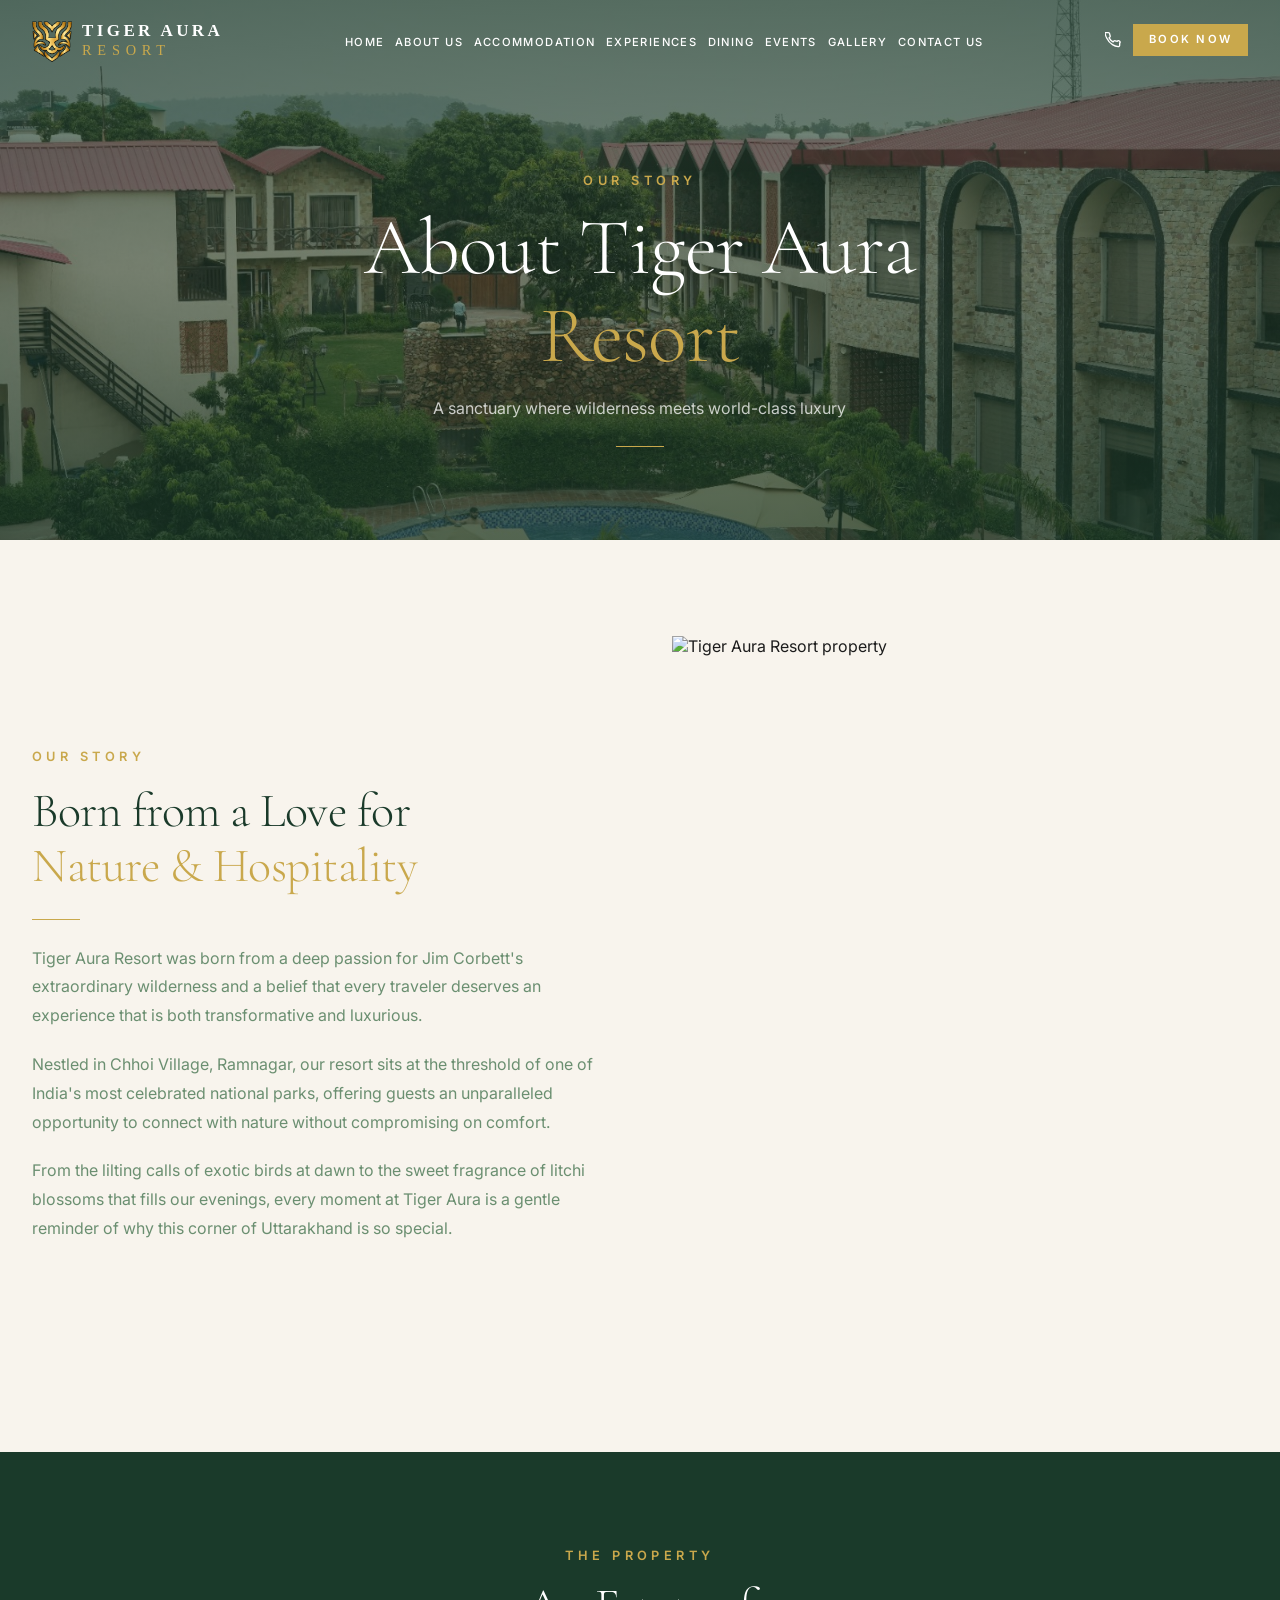
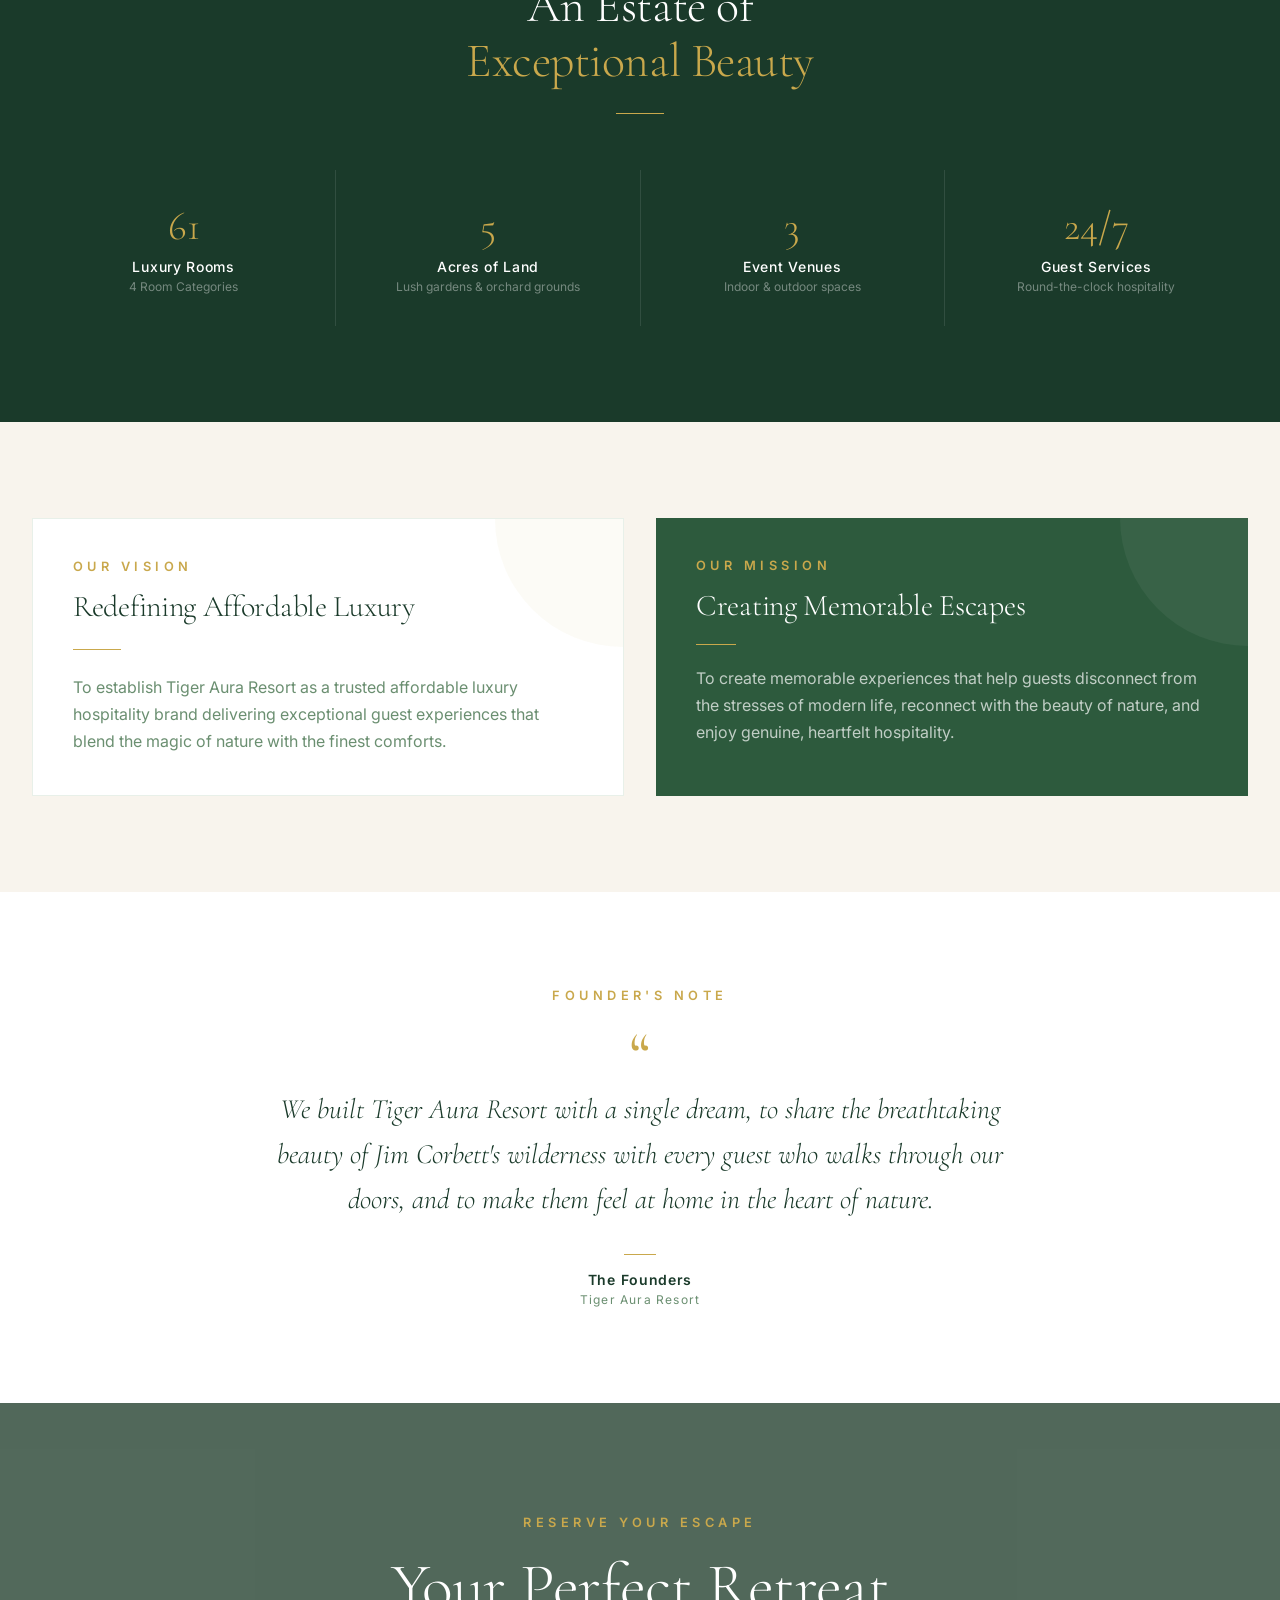
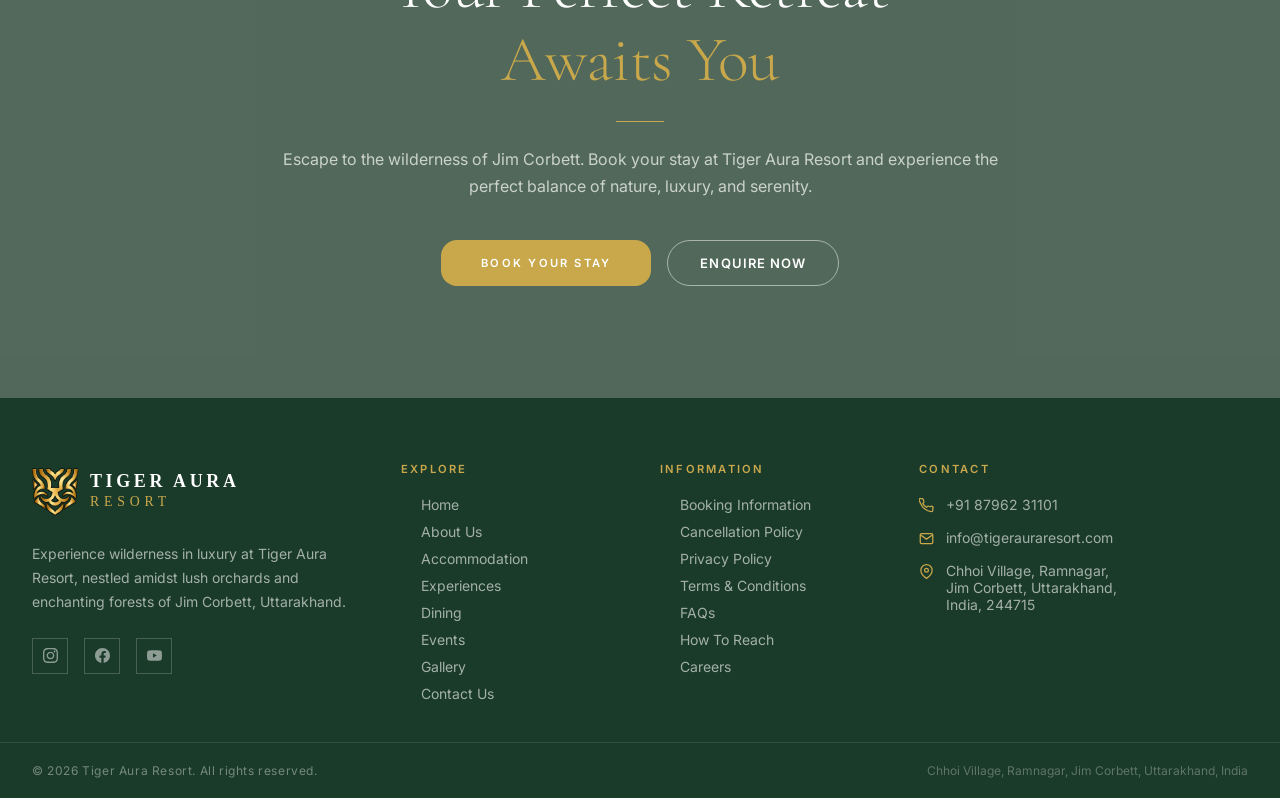
==== commit 3e837715: "Add files via upload" ====
--- a/about.html
+++ b/about.html
@@ -4,7 +4,16 @@
  <meta charset="UTF-8">
  <meta name="viewport" content="width=device-width, initial-scale=1.0">
  <title>About Us | Tiger Aura Resort</title>
- <meta name="description" content="Learn about Tiger Aura Resort's story, vision, and mission. A luxury nature retreat near Jim Corbett National Park, Uttarakhand.">
+ <meta name="description" content="Learn about Tiger Aura Resort's story, vision, and mission. A luxury nature retreat near Jim Corbett National Park, Uttarakhand. Start your journey today!">
+ <link rel="canonical" href="https://tigerauraresort.com/about.html">
+ <!-- Google tag (gtag.js) -->
+ <script async src="https://www.googletagmanager.com/gtag/js?id=G-DG3860SV4B"></script>
+ <script>
+   window.dataLayer = window.dataLayer || [];
+   function gtag(){dataLayer.push(arguments);}
+   gtag('js', new Date());
+   gtag('config', 'G-DG3860SV4B');
+ </script>
  <link rel="stylesheet" href="css/styles.css">
 </head>
 <body>
@@ -30,7 +39,7 @@
 <main>
 <!-- Page Hero -->
 <section class="page-hero">
- <div class="page-hero-bg" style="background-image:url('https://images.unsplash.com/photo-1571896349842-33c89424de2d?auto=format&fit=crop&w=1920&q=80')"></div>
+ <div class="page-hero-bg" style="background-image:url('img/hero.jpeg')"></div>
  <div class="page-hero-overlay"></div>
  <div class="page-hero-content">
  <span class="section-label" style="color:var(--gold);margin-bottom:1rem;display:block;">Our Story</span>
--- a/css/styles.css
+++ b/css/styles.css
@@ -1,24 +1,24 @@
-/* ============================================================
-   Tiger Aura Resort — v2 Static Site Stylesheet
-   ============================================================ */
+﻿/* ============================================================
+ Tiger Aura Resort, v2 Static Site Stylesheet
+ ============================================================ */
 
 @import url('https://fonts.googleapis.com/css2?family=Cormorant+Garamond:ital,wght@0,300;0,400;0,500;0,600;0,700;1,400;1,600&family=Inter:wght@300;400;500;600&display=swap');
 
 /* ---- CSS Variables ---- */
 :root {
-  --forest:        #2d5a3d;
-  --forest-dark:   #1a3a2a;
-  --forest-light:  #4a7c5c;
-  --gold:          #c9a84c;
-  --gold-light:    #e0c47a;
-  --gold-dark:     #a8862d;
-  --cream:         #f8f4ed;
-  --cream-dark:    #f0e9d8;
-  --charcoal:      #1c1c1c;
-  --sage:          #6b8f71;
-  --mist:          #e8f0e9;
-  --font-display: 'Cormorant Garamond', Georgia, 'Times New Roman', serif;
-  --font-body: 'Inter', system-ui, -apple-system, sans-serif;
+ --forest: #2d5a3d;
+ --forest-dark: #1a3a2a;
+ --forest-light: #4a7c5c;
+ --gold: #c9a84c;
+ --gold-light: #e0c47a;
+ --gold-dark: #a8862d;
+ --cream: #f8f4ed;
+ --cream-dark: #f0e9d8;
+ --charcoal: #1c1c1c;
+ --sage: #6b8f71;
+ --mist: #e8f0e9;
+ --font-display: 'Cormorant Garamond', Georgia, 'Times New Roman', serif;
+ --font-body: 'Inter', system-ui, -apple-system, sans-serif;
 }
 
 /* ---- Reset & Base ---- */
@@ -27,14 +27,14 @@
 html { scroll-behavior: smooth; }
 
 body {
-  background: var(--cream);
-  color: var(--charcoal);
-  font-family: var(--font-body);
-  -webkit-font-smoothing: antialiased;
-  -moz-osx-font-smoothing: grayscale;
-  min-height: 100vh;
-  display: flex;
-  flex-direction: column;
+ background: var(--cream);
+ color: var(--charcoal);
+ font-family: var(--font-body);
+ -webkit-font-smoothing: antialiased;
+ -moz-osx-font-smoothing: grayscale;
+ min-height: 100vh;
+ display: flex;
+ flex-direction: column;
 }
 
 main { flex: 1; }
@@ -53,15 +53,15 @@
 
 /* ---- Typography ---- */
 h1, h2, h3, h4, h5, h6 {
-  font-family: var(--font-display);
-  font-weight: 600;
-  line-height: 1.15;
-  letter-spacing: -0.01em;
-}
-
-/* ============================================================
-   UTILITIES
-   ============================================================ */
+ font-family: var(--font-display);
+ font-weight: 600;
+ line-height: 1.15;
+ letter-spacing: -0.01em;
+}
+
+/* ============================================================
+ UTILITIES
+ ============================================================ */
 
 .container { max-width: 1280px; margin: 0 auto; padding: 0 1.5rem; }
 @media (min-width: 1024px) { .container { padding: 0 2rem; } }
@@ -70,27 +70,27 @@
 .section-sm { padding: 3rem 0; }
 
 .section-label {
-  font-family: var(--font-body);
-  font-size: 0.8rem;
-  font-weight: 600;
-  letter-spacing: 0.35em;
-  text-transform: uppercase;
-  color: var(--gold);
-  display: block;
+ font-family: var(--font-body);
+ font-size: 0.8rem;
+ font-weight: 600;
+ letter-spacing: 0.35em;
+ text-transform: uppercase;
+ color: var(--gold);
+ display: block;
 }
 
 .divider-gold {
-  width: 60px;
-  height: 2px;
-  background: linear-gradient(90deg, transparent, var(--gold), transparent);
-  margin: 1.5rem auto;
+ width: 60px;
+ height: 2px;
+ background: linear-gradient(90deg, transparent, var(--gold), transparent);
+ margin: 1.5rem auto;
 }
 
 .divider-gold-left {
-  width: 48px;
-  height: 1px;
-  background: var(--gold);
-  margin: 1.5rem 0;
+ width: 48px;
+ height: 1px;
+ background: var(--gold);
+ margin: 1.5rem 0;
 }
 
 /* Grid helpers */
@@ -98,9 +98,10 @@
 .grid-2 { display: grid; grid-template-columns: 1fr 1fr; gap: 2rem; }
 .grid-3 { display: grid; grid-template-columns: repeat(3, 1fr); gap: 1.5rem; }
 .grid-4 { display: grid; grid-template-columns: repeat(4, 1fr); gap: 1.5rem; }
+.grid-collapse { display: grid; grid-template-columns: 1fr 1fr; gap: 4rem; align-items: center; }
 @media (max-width: 1024px) { .grid-4 { grid-template-columns: repeat(2, 1fr); } }
 @media (max-width: 768px) {
-  .grid-2, .grid-3, .grid-4 { grid-template-columns: 1fr; }
+ .grid-3, .grid-4 { grid-template-columns: 1fr; }
 }
 
 .flex { display: flex; }
@@ -138,50 +139,55 @@
 
 /* ---- Luxury card ---- */
 .luxury-card {
-  transition: transform 0.4s cubic-bezier(0.25, 0.46, 0.45, 0.94),
-              box-shadow 0.4s cubic-bezier(0.25, 0.46, 0.45, 0.94);
+ transition: transform 0.4s cubic-bezier(0.25, 0.46, 0.45, 0.94),
+ box-shadow 0.4s cubic-bezier(0.25, 0.46, 0.45, 0.94);
 }
 .luxury-card:hover {
-  transform: translateY(-6px);
-  box-shadow: 0 24px 64px rgba(0,0,0,.12);
+ transform: translateY(-6px);
+ box-shadow: 0 24px 64px rgba(0,0,0,.12);
 }
 
 /* ---- Gold shimmer ---- */
 @keyframes shimmer {
-  0% { background-position: -200% center; }
-  100% { background-position: 200% center; }
+ 0% { background-position: -200% center; }
+ 100% { background-position: 200% center; }
 }
 .gold-shimmer {
-  background: linear-gradient(90deg, var(--gold) 0%, var(--gold-light) 50%, var(--gold) 100%);
-  background-size: 200% auto;
-  -webkit-background-clip: text;
-  background-clip: text;
-  -webkit-text-fill-color: transparent;
-  animation: shimmer 4s linear infinite;
+ background: linear-gradient(90deg, var(--gold) 0%, var(--gold-light) 50%, var(--gold) 100%);
+ background-size: 200% auto;
+ -webkit-background-clip: text;
+ background-clip: text;
+ -webkit-text-fill-color: transparent;
+ animation: shimmer 4s linear infinite;
 }
 
 /* ---- Fade-in on scroll ---- */
 @keyframes fadeInUp {
-  from { opacity: 0; transform: translateY(30px); }
-  to   { opacity: 1; transform: translateY(0); }
+ from { opacity: 0; transform: translateY(30px); }
+ to { opacity: 1; transform: translateY(0); }
 }
 .animate-on-scroll, .reveal-on-scroll { opacity: 0; transform: translateY(28px); transition: opacity .7s ease, transform .7s ease; }
 .animate-on-scroll.visible, .reveal-on-scroll.visible { opacity: 1; transform: translateY(0); }
 
 /* ---- Buttons ---- */
 .btn {
-  display: inline-block;
-  padding: .75rem 2.5rem;
-  font-size: .7rem;
-  font-weight: 600;
-  letter-spacing: .2em;
-  text-transform: uppercase;
-  transition: all .3s ease;
-  cursor: pointer;
-  border: none;
-  font-family: var(--font-body);
-}
-.btn-gold { background: var(--gold); color: #fff; }
+ display: inline-flex;
+ align-items: center;
+ justify-content: center;
+ min-height: 2.875rem;
+ padding: 0 2.5rem;
+ font-size: .7rem;
+ font-weight: 600;
+ letter-spacing: .2em;
+ text-transform: uppercase;
+ line-height: 1.2;
+ transition: all .3s ease;
+ cursor: pointer;
+ border: none;
+ font-family: var(--font-body);
+ text-decoration: none;
+}
+.btn-gold { background: var(--gold); color: #fff; border-radius: 1rem; }
 .btn-gold:hover { background: var(--gold-dark); transform: scale(1.03); }
 .btn-forest { background: var(--forest); color: #fff; }
 .btn-forest:hover { background: var(--forest-dark); }
@@ -194,15 +200,15 @@
 
 /* ---- Form inputs ---- */
 .luxury-input {
-  background: transparent;
-  border: 1px solid rgba(201,168,76,.3);
-  color: inherit;
-  outline: none;
-  transition: border-color .3s ease;
-  padding: .875rem 1rem;
-  font-family: var(--font-body);
-  font-size: .875rem;
-  width: 100%;
+ background: transparent;
+ border: 1px solid rgba(201,168,76,.3);
+ color: inherit;
+ outline: none;
+ transition: border-color .3s ease;
+ padding: .875rem 1rem;
+ font-family: var(--font-body);
+ font-size: .875rem;
+ width: 100%;
 }
 .luxury-input:focus { border-color: var(--gold); }
 .luxury-input::placeholder { color: var(--sage); opacity: .7; }
@@ -215,114 +221,114 @@
 .masonry-item { break-inside: avoid; margin-bottom: 1rem; }
 
 /* ============================================================
-   NAVBAR
-   ============================================================ */
+ NAVBAR
+ ============================================================ */
 
 .navbar {
-  position: fixed;
-  top: 0;
-  left: 0;
-  right: 0;
-  z-index: 100;
-  padding: 1rem 0;
-  transition: all .5s ease;
+ position: fixed;
+ top: 0;
+ left: 0;
+ right: 0;
+ z-index: 100;
+ padding: 1rem 0;
+ transition: all .5s ease;
 }
 .navbar.scrolled {
-  background: rgba(248,244,237,.93);
-  backdrop-filter: blur(20px);
-  -webkit-backdrop-filter: blur(20px);
-  box-shadow: 0 1px 20px rgba(0,0,0,.08);
-  padding: .5rem 0;
+ background: rgba(248,244,237,.93);
+ backdrop-filter: blur(20px);
+ -webkit-backdrop-filter: blur(20px);
+ box-shadow: 0 1px 20px rgba(0,0,0,.08);
+ padding: .5rem 0;
 }
 .navbar-inner {
-  display: grid;
-  grid-template-columns: auto minmax(0, 1fr) auto;
-  align-items: center;
-  gap: clamp(.5rem, 1.25vw, 1rem);
+ display: grid;
+ grid-template-columns: auto minmax(0, 1fr) auto;
+ align-items: center;
+ gap: clamp(.5rem, 1.25vw, 1rem);
 }
 .navbar-inner > nav {
-  justify-self: center;
-  max-width: 100%;
+ justify-self: center;
+ max-width: 100%;
 }
 /* Combined logo: emblem mark + text */
 .navbar-logo-inner { display: flex; align-items: center; gap: .625rem; }
 .logo-mark {
-  height: 3rem;
-  width: 2.5rem;
-  object-fit: cover;
-  object-position: center 30%;
-  border-radius: 3px;
-  flex-shrink: 0;
-  transition: height .3s;
+ height: 3rem;
+ width: 2.5rem;
+ object-fit: cover;
+ object-position: center 30%;
+ border-radius: 3px;
+ flex-shrink: 0;
+ transition: height .3s;
 }
 .navbar.scrolled .logo-mark { height: 2.5rem; }
 .navbar-logo-text { display: flex; flex-direction: column; line-height: 1; }
 .logo-name {
-  font-family: Georgia, 'Times New Roman', serif;
-  font-size: 1.0625rem;
-  font-weight: 700;
-  letter-spacing: .2em;
-  color: #fff;
-  transition: color .3s;
+ font-family: Georgia, 'Times New Roman', serif;
+ font-size: 1.0625rem;
+ font-weight: 700;
+ letter-spacing: .2em;
+ color: #fff;
+ transition: color .3s;
 }
 .navbar.scrolled .logo-name { color: var(--forest-dark); }
 .logo-resort {
-  font-family: Georgia, 'Times New Roman', serif;
-  font-size: .9rem;
-  font-weight: 400;
-  letter-spacing: .4em;
-  color: var(--gold);
-  margin-top: .25rem;
+ font-family: Georgia, 'Times New Roman', serif;
+ font-size: .9rem;
+ font-weight: 400;
+ letter-spacing: .4em;
+ color: var(--gold);
+ margin-top: .25rem;
 }
 
 /* Footer combined logo */
 .footer-logo-inner { display: flex; align-items: center; gap: .75rem; margin-bottom: 1.5rem; }
 .footer-logo-mark {
-  height: 3.5rem;
-  width: 2.875rem;
-  object-fit: cover;
-  object-position: center 30%;
-  border-radius: 3px;
-  flex-shrink: 0;
+ height: 3.5rem;
+ width: 2.875rem;
+ object-fit: cover;
+ object-position: center 30%;
+ border-radius: 3px;
+ flex-shrink: 0;
 }
 .footer-logo-text { display: flex; flex-direction: column; line-height: 1; }
 .footer-logo-name {
-  font-family: Georgia, 'Times New Roman', serif;
-  font-size: 1.125rem;
-  font-weight: 700;
-  letter-spacing: .2em;
-  color: #fff;
+ font-family: Georgia, 'Times New Roman', serif;
+ font-size: 1.125rem;
+ font-weight: 700;
+ letter-spacing: .2em;
+ color: #fff;
 }
 .footer-logo-resort {
-  font-family: Georgia, 'Times New Roman', serif;
-  font-size: .8625rem;
-  font-weight: 400;
-  letter-spacing: .35em;
-  color: var(--gold);
-  margin-top: .3rem;
+ font-family: Georgia, 'Times New Roman', serif;
+ font-size: .8625rem;
+ font-weight: 400;
+ letter-spacing: .35em;
+ color: var(--gold);
+ margin-top: .3rem;
 }
 
 /* Mobile menu logo */
 .mobile-menu-logo { display: flex; align-items: center; gap: .75rem; }
 
 .nav-links {
-  display: flex;
-  align-items: center;
-  justify-content: center;
-  flex-wrap: nowrap;
-  gap: clamp(.5rem, 0.85vw, 1.125rem);
-  list-style: none;
-  max-width: 100%;
+ display: flex;
+ align-items: center;
+ justify-content: center;
+ flex-wrap: nowrap;
+ gap: clamp(.5rem, 0.85vw, 1.125rem);
+ list-style: none;
+ max-width: 100%;
 }
 .nav-links a {
-  display: inline-block;
-  font-size: .7rem;
-  font-weight: 500;
-  letter-spacing: .12em;
-  text-transform: uppercase;
-  color: #fff;
-  white-space: nowrap;
-  transition: color .3s ease;
+ display: inline-block;
+ font-size: .7rem;
+ font-weight: 500;
+ letter-spacing: .12em;
+ text-transform: uppercase;
+ color: #fff;
+ white-space: nowrap;
+ transition: color .3s ease;
 }
 .navbar.scrolled .nav-links a { color: var(--forest-dark); }
 .nav-links a:hover { color: var(--gold) !important; }
@@ -330,78 +336,83 @@
 .navbar-actions { display: flex; align-items: center; flex-shrink: 0; gap: .75rem; }
 .navbar-logo { flex-shrink: 0; }
 .navbar-phone {
-  display: flex;
-  align-items: center;
-  gap: .5rem;
-  font-size: .7rem;
-  letter-spacing: .15em;
-  text-transform: uppercase;
-  color: #fff;
-  white-space: nowrap;
-  flex-shrink: 0;
-  transition: color .3s ease;
+ display: flex;
+ align-items: center;
+ gap: .5rem;
+ font-size: .7rem;
+ letter-spacing: .15em;
+ text-transform: uppercase;
+ color: #fff;
+ white-space: nowrap;
+ flex-shrink: 0;
+ transition: color .3s ease;
 }
 .navbar.scrolled .navbar-phone { color: var(--forest-dark); }
 .navbar-phone:hover { color: var(--gold) !important; }
 .navbar-phone svg { width: 13px; height: 13px; }
 
 .btn-booknow {
-  padding: .625rem 1.25rem;
-  background: var(--gold);
-  color: #fff;
-  font-size: .7rem;
-  font-weight: 600;
-  letter-spacing: .2em;
-  text-transform: uppercase;
-  transition: background .3s ease;
+ display: inline-flex;
+ align-items: center;
+ justify-content: center;
+ padding: .625rem 1.25rem;
+ background: var(--gold);
+ color: #fff;
+ font-size: .7rem;
+ font-weight: 600;
+ letter-spacing: .2em;
+ text-transform: uppercase;
+ line-height: 1;
+ transition: background .3s ease;
+ text-decoration: none;
 }
 .btn-booknow:hover { background: var(--gold-dark); }
 
 .hamburger {
-  display: none;
-  background: none;
-  border: none;
-  cursor: pointer;
-  color: #fff;
-  padding: .5rem;
-  transition: color .3s ease;
+ display: none;
+ background: none;
+ border: none;
+ cursor: pointer;
+ color: #fff;
+ padding: .5rem;
+ transition: color .3s ease;
 }
 .navbar.scrolled .hamburger { color: var(--forest-dark); }
 .hamburger svg { width: 24px; height: 24px; }
 
 /* Mobile menu */
 .mobile-menu {
-  position: fixed;
-  inset: 0;
-  z-index: 200;
-  background: var(--forest-dark);
-  display: flex;
-  flex-direction: column;
-  padding: 2rem;
-  transform: translateX(100%);
-  transition: transform .35s cubic-bezier(.4,0,.2,1);
+ position: fixed;
+ inset: 0;
+ z-index: 200;
+ background: var(--forest-dark);
+ display: flex;
+ flex-direction: column;
+ padding: 2rem;
+ transform: translateX(100%);
+ transition: transform .35s cubic-bezier(.4,0,.2,1);
 }
 .mobile-menu.open { transform: translateX(0); }
 .mobile-menu-header { display: flex; justify-content: space-between; align-items: center; margin-bottom: 3rem; }
 .mobile-menu-logo img { height: 2.5rem; width: auto; }
 .mobile-close {
-  background: none;
-  border: none;
-  color: #fff;
-  cursor: pointer;
-  padding: .5rem;
+ background: none;
+ border: none;
+ color: #fff;
+ cursor: pointer;
+ padding: .5rem;
 }
 .mobile-close svg { width: 26px; height: 26px; }
 .mobile-nav { flex: 1; display: flex; flex-direction: column; gap: .25rem; }
 .mobile-nav a {
-  display: block;
-  padding: .875rem 0;
-  font-family: var(--font-display);
-  font-size: 1.5rem;
-  font-weight: 300;
-  color: #fff;
-  border-bottom: 1px solid rgba(255,255,255,.1);
-  transition: color .3s ease;
+ display: block;
+ padding: .875rem 0;
+ font-family: var(--font-display);
+ font-size: 1.5rem;
+ font-weight: 300;
+ color: #fff;
+ border-bottom: 1px solid rgba(255,255,255,.1);
+ transition: color .3s ease;
 }
 .mobile-nav a:hover { color: var(--gold); }
 .mobile-cta { margin-top: 2rem; display: flex; flex-direction: column; gap: 1rem; }
@@ -410,254 +421,301 @@
 
 /* Icon-only phone on mid-width desktops to free nav space */
 @media (min-width: 1181px) and (max-width: 1400px) {
-  .navbar-phone {
-    font-size: 0;
-    letter-spacing: 0;
-    gap: 0;
-  }
-  .navbar-phone svg { width: 16px; height: 16px; }
+ .navbar-phone {
+ font-size: 0;
+ letter-spacing: 0;
+ gap: 0;
+ }
+ .navbar-phone svg { width: 16px; height: 16px; }
 }
 @media (min-width: 1181px) and (max-width: 1320px) {
-  .btn-booknow { padding: .625rem 1rem; }
+ .btn-booknow { padding: .625rem 1rem; }
 }
 @media (max-width: 1180px) {
-  .navbar-inner {
-    display: flex;
-    justify-content: space-between;
-  }
-  .nav-links, .navbar-actions { display: none; }
-  .hamburger { display: block; }
-}
-
-/* ============================================================
-   HERO
-   ============================================================ */
+ .navbar-inner {
+ display: flex;
+ justify-content: space-between;
+ }
+ .nav-links, .navbar-actions { display: none; }
+ .hamburger { display: block; }
+}
+
+/* ============================================================
+ HERO
+ ============================================================ */
 
 .hero {
-  position: relative;
-  height: 100vh;
-  min-height: 600px;
-  display: flex;
-  align-items: center;
-  justify-content: center;
-  overflow: hidden;
+ position: relative;
+ height: 100vh;
+ min-height: 600px;
+ display: flex;
+ align-items: center;
+ justify-content: center;
+ overflow: hidden;
 }
 .hero-bg {
-  position: absolute;
-  inset: 0;
-  background-size: cover;
-  background-position: center;
-  background-repeat: no-repeat;
+ position: absolute;
+ inset: 0;
+ background-size: cover;
+ background-position: center;
+ background-repeat: no-repeat;
 }
 .hero-overlay {
-  position: absolute;
-  inset: 0;
-  background: linear-gradient(135deg, rgba(26,58,42,.75) 0%, rgba(26,58,42,.4) 50%, rgba(0,0,0,.3) 100%);
+ position: absolute;
+ inset: 0;
+ background:
+ linear-gradient(to top, rgba(13,31,22,.88) 0%, rgba(13,31,22,.5) 20%, rgba(0,0,0,.15) 40%, transparent 58%),
+ linear-gradient(135deg, rgba(26,58,42,.72) 0%, rgba(26,58,42,.4) 50%, rgba(0,0,0,.25) 100%);
 }
 .hero-blob-1 {
-  position: absolute;
-  top: 5rem;
-  right: 5rem;
-  width: 16rem;
-  height: 16rem;
-  border-radius: 50%;
-  background: rgba(45,90,61,.1);
-  filter: blur(60px);
+ position: absolute;
+ top: 5rem;
+ right: 5rem;
+ width: 16rem;
+ height: 16rem;
+ border-radius: 50%;
+ background: rgba(45,90,61,.1);
+ filter: blur(60px);
 }
 .hero-blob-2 {
-  position: absolute;
-  bottom: 5rem;
-  left: 2.5rem;
-  width: 12rem;
-  height: 12rem;
-  border-radius: 50%;
-  background: rgba(201,168,76,.1);
-  filter: blur(60px);
+ position: absolute;
+ bottom: 5rem;
+ left: 2.5rem;
+ width: 12rem;
+ height: 12rem;
+ border-radius: 50%;
+ background: rgba(201,168,76,.1);
+ filter: blur(60px);
 }
 .hero-content {
-  position: relative;
-  z-index: 10;
-  text-align: center;
-  color: #fff;
-  padding: 0 1.5rem;
-  max-width: 64rem;
-  margin: 0 auto;
+ position: relative;
+ z-index: 10;
+ text-align: center;
+ color: #fff;
+ padding: 0 1.5rem;
+ max-width: 64rem;
+ margin: 0 auto;
 }
 .hero-label { color: var(--gold); margin-bottom: 1.25rem; }
 .hero-title {
-  font-family: var(--font-display);
-  font-size: clamp(3rem, 8vw, 6rem);
-  font-weight: 300;
-  color: #fff;
-  line-height: 1;
-  margin-bottom: 1.5rem;
+ font-family: var(--font-display);
+ font-size: clamp(3rem, 8vw, 6rem);
+ font-weight: 300;
+ color: #fff;
+ line-height: 1;
+ margin-bottom: 1.5rem;
 }
 .hero-title em { font-style: normal; font-weight: 600; color: var(--gold); }
 .hero-divider { width: 4rem; height: 1px; background: var(--gold); margin: 0 auto 1.5rem; }
 .hero-subtitle {
-  color: rgba(255,255,255,.8);
-  font-size: 1.1rem;
-  max-width: 40rem;
-  margin: 0 auto 2.5rem;
-  line-height: 1.7;
-  font-weight: 300;
+ color: rgba(255,255,255,.8);
+ font-size: 1.1rem;
+ max-width: 40rem;
+ margin: 0 auto 2.5rem;
+ line-height: 1.7;
+ font-weight: 300;
 }
 .hero-btns { display: flex; gap: 1rem; justify-content: center; flex-wrap: wrap; }
 .hero-stats {
-  position: absolute;
-  bottom: 6rem;
-  left: 0;
-  right: 0;
-  display: flex;
-  justify-content: center;
-  gap: 4rem;
-  z-index: 10;
-  color: rgba(255,255,255,.7);
+ position: absolute;
+ bottom: 6rem;
+ left: 0;
+ right: 0;
+ display: flex;
+ justify-content: center;
+ gap: 0;
+ z-index: 10;
+ color: #fff;
+}
+.hero-stats::before {
+ content: '';
+ position: absolute;
+ left: 50%;
+ bottom: -2rem;
+ transform: translateX(-50%);
+ width: min(90%, 44rem);
+ height: 9rem;
+ background: radial-gradient(ellipse at center bottom, rgba(0,0,0,.45) 0%, transparent 70%);
+ z-index: -1;
+ pointer-events: none;
+}
+.hero-stats > * {
+ position: relative;
+ padding: 0 2.5rem;
+}
+.hero-stats > * + *::before {
+ content: '';
+ position: absolute;
+ left: 0;
+ top: 50%;
+ transform: translateY(-50%);
+ width: 1px;
+ height: 2.75rem;
+ background: rgba(255,255,255,.28);
 }
 .hero-stat-value {
-  font-family: var(--font-display);
-  font-size: 1.75rem;
-  font-weight: 300;
-  color: var(--gold);
-  margin-bottom: .25rem;
+ font-family: var(--font-display);
+ font-size: 1.75rem;
+ font-weight: 400;
+ color: var(--gold);
+ margin-bottom: .25rem;
+ text-shadow:
+ 0 2px 8px rgba(0,0,0,.85),
+ 0 0 24px rgba(0,0,0,.35);
 }
 .hero-stat-label {
-  font-size: .65rem;
-  letter-spacing: .2em;
-  text-transform: uppercase;
+ font-size: .65rem;
+ letter-spacing: .2em;
+ text-transform: uppercase;
+ color: #fff;
+ text-shadow:
+ 0 1px 4px rgba(0,0,0,.85),
+ 0 2px 10px rgba(0,0,0,.45);
 }
 .scroll-indicator {
-  position: absolute;
-  bottom: 2rem;
-  left: 50%;
-  transform: translateX(-50%);
-  z-index: 10;
-  background: none;
-  border: none;
-  cursor: pointer;
-  color: rgba(255,255,255,.5);
-  transition: color .3s;
-  animation: bounce 2s ease-in-out infinite;
+ position: absolute;
+ bottom: 2rem;
+ left: 50%;
+ transform: translateX(-50%);
+ z-index: 10;
+ background: none;
+ border: none;
+ cursor: pointer;
+ color: rgba(255,255,255,.5);
+ transition: color .3s;
+ animation: bounce 2s ease-in-out infinite;
 }
 .scroll-indicator:hover { color: #fff; }
 .scroll-indicator svg { width: 28px; height: 28px; }
 @keyframes bounce {
-  0%, 100% { transform: translateX(-50%) translateY(0); }
-  50% { transform: translateX(-50%) translateY(8px); }
+ 0%, 100% { transform: translateX(-50%) translateY(0); }
+ 50% { transform: translateX(-50%) translateY(8px); }
 }
 
 @media (max-width: 768px) {
-  .hero {
-    height: auto;
-    min-height: 100dvh;
-    display: flex;
-    flex-direction: column;
-    align-items: stretch;
-    justify-content: flex-start;
-    padding: 5.5rem 0 4.5rem;
-  }
-  .hero-content {
-    flex: 1;
-    display: flex;
-    flex-direction: column;
-    align-items: center;
-    justify-content: center;
-    text-align: center;
-    padding-bottom: 1.5rem;
-    z-index: 12;
-  }
-  .hero-title {
-    font-size: clamp(2.25rem, 10vw, 3.5rem);
-    margin-bottom: 1rem;
-  }
-  .hero-subtitle {
-    font-size: 0.95rem;
-    margin-bottom: 1.75rem;
-  }
-  .hero-btns {
-    flex-direction: column;
-    align-items: center;
-    justify-content: center;
-    gap: 0.75rem;
-    position: relative;
-    z-index: 15;
-    width: 100%;
-  }
-  .hero-btns .btn {
-    width: auto;
-    max-width: 100%;
-    text-align: center;
-    justify-content: center;
-  }
-  .hero-stats {
-    position: relative;
-    bottom: auto;
-    left: auto;
-    right: auto;
-    flex-shrink: 0;
-    gap: 1.5rem;
-    padding: 0 1.5rem;
-    margin-top: 0.5rem;
-    z-index: 5;
-    pointer-events: none;
-  }
-  .hero-stats > * {
-    pointer-events: auto;
-  }
-  .hero-stat-value { font-size: 1.5rem; }
-  .scroll-indicator {
-    bottom: 1rem;
-    z-index: 20;
-  }
-}
-
-/* ============================================================
-   PAGE HERO (inner pages)
-   ============================================================ */
+ .hero {
+ height: auto;
+ min-height: 100dvh;
+ display: flex;
+ flex-direction: column;
+ align-items: stretch;
+ justify-content: flex-start;
+ padding: 5.5rem 0 4.5rem;
+ }
+ .hero-content {
+ flex: 1;
+ display: flex;
+ flex-direction: column;
+ align-items: center;
+ justify-content: center;
+ text-align: center;
+ padding-bottom: 1.5rem;
+ z-index: 12;
+ }
+ .hero-title {
+ font-size: clamp(2.25rem, 10vw, 3.5rem);
+ margin-bottom: 1rem;
+ }
+ .hero-subtitle {
+ font-size: 0.95rem;
+ margin-bottom: 1.75rem;
+ }
+ .hero-btns {
+ flex-direction: column;
+ align-items: center;
+ justify-content: center;
+ gap: 0.75rem;
+ position: relative;
+ z-index: 15;
+ width: 100%;
+ }
+ .hero-btns .btn {
+ width: auto;
+ max-width: 100%;
+ text-align: center;
+ justify-content: center;
+ }
+ .hero-stats {
+ position: relative;
+ bottom: auto;
+ left: auto;
+ right: auto;
+ flex-shrink: 0;
+ gap: 0;
+ padding: 0 1.5rem;
+ margin-top: 0.5rem;
+ z-index: 12;
+ pointer-events: none;
+ }
+ .hero-stats::before {
+ width: 100%;
+ height: 6rem;
+ bottom: -1rem;
+ }
+ .hero-stats > * {
+ flex: 1;
+ padding: 0 0.5rem;
+ }
+ .hero-stats > * + *::before {
+ height: 2rem;
+ }
+ .hero-stats > * {
+ pointer-events: auto;
+ }
+ .hero-stat-value { font-size: 1.5rem; }
+ .scroll-indicator {
+ bottom: 1rem;
+ z-index: 20;
+ }
+}
+
+/* ============================================================
+ PAGE HERO (inner pages)
+ ============================================================ */
 
 .page-hero {
-  position: relative;
-  height: 60vh;
-  min-height: 400px;
-  display: flex;
-  align-items: center;
-  justify-content: center;
-  overflow: hidden;
-  padding-top: 5rem;
+ position: relative;
+ height: 60vh;
+ min-height: 400px;
+ display: flex;
+ align-items: center;
+ justify-content: center;
+ overflow: hidden;
+ padding-top: 5rem;
 }
 .page-hero-bg {
-  position: absolute;
-  inset: 0;
-  background-size: cover;
-  background-position: center;
+ position: absolute;
+ inset: 0;
+ background-size: cover;
+ background-position: center;
 }
 .page-hero-overlay {
-  position: absolute;
-  inset: 0;
-  background: linear-gradient(to bottom, rgba(26,58,42,.7), rgba(26,58,42,.5), rgba(26,58,42,.7));
+ position: absolute;
+ inset: 0;
+ background: linear-gradient(to bottom, rgba(26,58,42,.7), rgba(26,58,42,.5), rgba(26,58,42,.7));
 }
 .page-hero-content {
-  position: relative;
-  z-index: 10;
-  text-align: center;
-  color: #fff;
-  padding: 0 1.5rem;
+ position: relative;
+ z-index: 10;
+ text-align: center;
+ color: #fff;
+ padding: 0 1.5rem;
 }
 .page-hero-title {
-  font-family: var(--font-display);
-  font-size: clamp(2.5rem, 7vw, 5rem);
-  font-weight: 300;
-  color: #fff;
-  line-height: 1.1;
-  margin-bottom: 1rem;
+ font-family: var(--font-display);
+ font-size: clamp(2.5rem, 7vw, 5rem);
+ font-weight: 300;
+ color: #fff;
+ line-height: 1.1;
+ margin-bottom: 1rem;
 }
 .page-hero-title em { font-style: normal; color: var(--gold); display: block; }
 .page-hero-subtitle { color: rgba(255,255,255,.75); font-size: 1rem; max-width: 36rem; margin: 1rem auto 0; line-height: 1.6; }
 .page-hero-divider { width: 3rem; height: 1px; background: var(--gold); margin: 1.5rem auto 0; }
 
 /* ============================================================
-   WHY CHOOSE US
-   ============================================================ */
+ WHY CHOOSE US
+ ============================================================ */
 
 .why-section { background: var(--cream); }
 .why-grid { display: grid; grid-template-columns: repeat(4, 1fr); gap: 1.5rem; }
@@ -665,51 +723,51 @@
 @media (max-width: 600px) { .why-grid { grid-template-columns: 1fr; } }
 
 .why-card {
-  background: #fff;
-  padding: 2rem;
-  border: 1px solid var(--mist);
-  transition: all .4s ease;
-  cursor: default;
+ background: #fff;
+ padding: 2rem;
+ border: 1px solid var(--mist);
+ transition: all .4s ease;
+ cursor: default;
 }
 .why-card:hover {
-  border-color: rgba(201,168,76,.3);
-  transform: translateY(-6px);
-  box-shadow: 0 24px 64px rgba(0,0,0,.1);
+ border-color: rgba(201,168,76,.3);
+ transform: translateY(-6px);
+ box-shadow: 0 24px 64px rgba(0,0,0,.1);
 }
 .why-icon {
-  width: 3rem;
-  height: 3rem;
-  background: var(--mist);
-  display: flex;
-  align-items: center;
-  justify-content: center;
-  margin-bottom: 1.25rem;
-  border-radius: 2px;
-  transition: background .4s;
+ width: 3rem;
+ height: 3rem;
+ background: var(--mist);
+ display: flex;
+ align-items: center;
+ justify-content: center;
+ margin-bottom: 1.25rem;
+ border-radius: 2px;
+ transition: background .4s;
 }
 .why-card:hover .why-icon { background: rgba(201,168,76,.1); }
 .why-icon svg { width: 22px; height: 22px; color: var(--forest); transition: color .4s; }
 .why-card:hover .why-icon svg { color: var(--gold); }
 .why-card-title {
-  font-family: var(--font-display);
-  font-size: 1.25rem;
-  color: var(--forest-dark);
-  margin-bottom: .5rem;
+ font-family: var(--font-display);
+ font-size: 1.25rem;
+ color: var(--forest-dark);
+ margin-bottom: .5rem;
 }
 .why-card-desc { color: var(--sage); font-size: .875rem; line-height: 1.6; }
 .why-card-line {
-  margin-top: 1.25rem;
-  width: 2rem;
-  height: 2px;
-  background: var(--gold);
-  opacity: 0;
-  transition: opacity .5s;
+ margin-top: 1.25rem;
+ width: 2rem;
+ height: 2px;
+ background: var(--gold);
+ opacity: 0;
+ transition: opacity .5s;
 }
 .why-card:hover .why-card-line { opacity: 1; }
 
 /* ============================================================
-   ABOUT PREVIEW
-   ============================================================ */
+ ABOUT PREVIEW
+ ============================================================ */
 
 .about-section { background: var(--forest-dark); }
 .about-grid { display: grid; grid-template-columns: 1fr 1fr; gap: 4rem; align-items: center; }
@@ -718,31 +776,32 @@
 .about-img-main { position: relative; aspect-ratio: 4/5; overflow: hidden; }
 .about-img-main img { width: 100%; height: 100%; object-fit: cover; }
 .about-badge {
-  position: absolute;
-  bottom: -2rem;
-  right: -2rem;
-  background: var(--gold);
-  padding: 1.5rem;
-  width: 12rem;
+ position: absolute;
+ bottom: -2rem;
+ right: -2rem;
+ background: var(--gold);
+ padding: 1.5rem;
+ width: 12rem;
 }
 .about-badge-num {
-  font-family: var(--font-display);
-  font-size: 2.5rem;
-  font-weight: 300;
-  color: #fff;
-  margin-bottom: .25rem;
+ font-family: var(--font-display);
+ font-size: 2.5rem;
+ font-weight: 300;
+ color: #fff;
+ margin-bottom: .25rem;
 }
 .about-badge-label { color: rgba(255,255,255,.8); font-size: .65rem; letter-spacing: .2em; text-transform: uppercase; }
 .about-img-accent {
-  position: absolute;
-  top: -1.5rem;
-  right: -1.5rem;
-  width: 8rem;
-  height: 8rem;
-  overflow: hidden;
-  border: 4px solid var(--forest-dark);
-}
-.about-img-accent img { width: 100%; height: 100%; object-fit: cover; }
+ position: absolute;
+ top: -1.5rem;
+ right: -1.5rem;
+ width: 12rem;
+ height: 8rem;
+ overflow: hidden;
+ border: 4px solid var(--forest-dark);
+ display: none;
+}
+.about-img-accent img { width: 100%; height: 100%; object-fit: cover; display: none;}
 .about-content { color: #fff; }
 .about-title { font-family: var(--font-display); font-size: clamp(2rem, 4vw, 3rem); font-weight: 300; color: #fff; line-height: 1.2; margin-bottom: 1.5rem; }
 .about-title em { font-style: normal; color: var(--gold); display: block; }
@@ -751,72 +810,90 @@
 .about-highlight { display: flex; align-items: center; gap: .5rem; color: rgba(255,255,255,.6); font-size: .875rem; }
 .about-dot { width: .25rem; height: .25rem; border-radius: 50%; background: var(--gold); flex-shrink: 0; }
 .link-arrow {
-  display: inline-flex;
-  align-items: center;
-  gap: .75rem;
-  color: var(--gold);
-  font-size: .7rem;
-  font-weight: 600;
-  letter-spacing: .2em;
-  text-transform: uppercase;
-  transition: gap .3s;
+ display: inline-flex;
+ align-items: center;
+ gap: .75rem;
+ color: var(--gold);
+ font-size: .7rem;
+ font-weight: 600;
+ letter-spacing: .2em;
+ text-transform: uppercase;
+ transition: gap .3s;
 }
 .link-arrow:hover { gap: 1rem; color: var(--gold-light); }
 .link-arrow svg { width: 16px; height: 16px; transition: transform .3s; }
 .link-arrow:hover svg { transform: translateX(4px); }
 
 /* ============================================================
-   ACCOMMODATION PREVIEW
-   ============================================================ */
-
-.rooms-grid { display: grid; grid-template-columns: repeat(3, 1fr); gap: 2rem; }
-@media (max-width: 1024px) { .rooms-grid { grid-template-columns: 1fr 1fr; } }
+ ACCOMMODATION PREVIEW
+ ============================================================ */
+
+.rooms-grid { display: grid; grid-template-columns: repeat(4, 1fr); gap: 2rem; }
+@media (max-width: 1200px) { .rooms-grid { grid-template-columns: repeat(2, 1fr); } }
 @media (max-width: 640px) { .rooms-grid { grid-template-columns: 1fr; } }
 
-.room-card { background: #fff; overflow: hidden; }
+.room-card {
+ background: #fff;
+ overflow: hidden;
+ display: flex;
+ flex-direction: column;
+ height: 100%;
+}
 .room-card-img { position: relative; height: 15rem; overflow: hidden; }
 .room-card-img img { width: 100%; height: 100%; object-fit: cover; transition: transform .7s ease; }
 .room-card:hover .room-card-img img { transform: scale(1.05); }
 .room-card-overlay {
-  position: absolute;
-  inset: 0;
-  background: linear-gradient(to top, rgba(0,0,0,.5), transparent);
-  opacity: 0;
-  transition: opacity .4s;
+ position: absolute;
+ inset: 0;
+ background: linear-gradient(to top, rgba(0,0,0,.5), transparent);
+ opacity: 0;
+ transition: opacity .4s;
 }
 .room-card:hover .room-card-overlay { opacity: 1; }
 .room-card-tag {
-  position: absolute;
-  top: 1rem;
-  left: 1rem;
-  padding: .25rem .75rem;
-  background: var(--gold);
-  color: #fff;
-  font-size: .6rem;
-  letter-spacing: .2em;
-  text-transform: uppercase;
-  font-weight: 600;
-}
-.room-card-body { padding: 1.5rem; }
+ position: absolute;
+ top: 1rem;
+ left: 1rem;
+ padding: .25rem .75rem;
+ background: var(--gold);
+ color: #fff;
+ font-size: .6rem;
+ letter-spacing: .2em;
+ text-transform: uppercase;
+ font-weight: 600;
+}
+.room-card-body {
+ padding: 1.5rem;
+ display: flex;
+ flex-direction: column;
+ flex: 1;
+}
 .room-card-title { font-family: var(--font-display); font-size: 1.5rem; color: var(--forest-dark); margin-bottom: .5rem; }
-.room-card-desc { color: var(--sage); font-size: .875rem; line-height: 1.6; margin-bottom: 1rem; }
+.room-card-desc { color: var(--sage); font-size: .875rem; line-height: 1.6; margin-bottom: 0; flex: 1; }
 .room-amenities {
-  display: flex;
-  align-items: center;
-  gap: 1rem;
-  padding-bottom: 1rem;
-  border-bottom: 1px solid var(--mist);
-  margin-bottom: 1rem;
-  color: var(--sage);
-  font-size: .75rem;
-}
-.room-price-row { display: flex; align-items: center; justify-content: space-between; }
+ display: flex;
+ align-items: center;
+ gap: 1rem;
+ padding-bottom: 1rem;
+ border-bottom: 1px solid var(--mist);
+ margin-bottom: 1rem;
+ color: var(--sage);
+ font-size: .75rem;
+}
+.room-price-row {
+ display: flex;
+ align-items: center;
+ justify-content: space-between;
+ gap: 1rem;
+ margin-top: 1rem;
+ flex-shrink: 0;
+}
 .room-price-label { font-size: .6rem; text-transform: uppercase; letter-spacing: .1em; color: var(--sage); margin-bottom: .25rem; }
 .room-price { font-family: var(--font-display); font-size: 1.125rem; font-weight: 600; color: var(--gold); }
 
 /* ============================================================
-   EXPERIENCES PREVIEW
-   ============================================================ */
+ EXPERIENCES PREVIEW
+ ============================================================ */
 
 .experiences-grid { display: grid; grid-template-columns: repeat(3, 1fr); gap: 1px; background: var(--mist); }
 @media (max-width: 1024px) { .experiences-grid { grid-template-columns: 1fr; } }
@@ -825,28 +902,28 @@
 .exp-img img { width: 100%; height: 100%; object-fit: cover; transition: transform .7s ease; }
 .exp-card:hover .exp-img img { transform: scale(1.1); }
 .exp-img-overlay {
-  position: absolute;
-  inset: 0;
-  background: linear-gradient(to top, rgba(26,58,42,.8) 0%, rgba(26,58,42,.2) 60%, transparent 100%);
+ position: absolute;
+ inset: 0;
+ background: linear-gradient(to top, rgba(26,58,42,.8) 0%, rgba(26,58,42,.2) 60%, transparent 100%);
 }
 .exp-img-content { position: absolute; bottom: 0; left: 0; right: 0; padding: 2rem; }
 .exp-subtitle { color: var(--gold); font-size: .6rem; letter-spacing: .2em; text-transform: uppercase; font-weight: 500; margin-bottom: .5rem; }
 .exp-title { font-family: var(--font-display); font-size: 1.5rem; font-weight: 600; color: #fff; margin-bottom: .75rem; }
 .exp-desc {
-  color: rgba(255,255,255,.7);
-  font-size: .875rem;
-  line-height: 1.5;
-  margin-bottom: 1rem;
-  max-height: 0;
-  overflow: hidden;
-  opacity: 0;
-  transition: max-height .5s, opacity .5s;
+ color: rgba(255,255,255,.7);
+ font-size: .875rem;
+ line-height: 1.5;
+ margin-bottom: 1rem;
+ max-height: 0;
+ overflow: hidden;
+ opacity: 0;
+ transition: max-height .5s, opacity .5s;
 }
 .exp-card:hover .exp-desc { max-height: 6rem; opacity: 1; }
 
 /* ============================================================
-   DINING PREVIEW
-   ============================================================ */
+ DINING PREVIEW
+ ============================================================ */
 
 .dining-section { background: var(--forest-dark); position: relative; overflow: hidden; }
 .dining-blob-1 { position: absolute; top: 0; right: 0; width: 24rem; height: 24rem; background: rgba(201,168,76,.05); border-radius: 50%; filter: blur(80px); }
@@ -859,13 +936,13 @@
 .dining-text { color: rgba(255,255,255,.7); line-height: 1.7; margin-bottom: 2rem; }
 .cuisine-tags { display: flex; flex-wrap: wrap; gap: .5rem; margin-bottom: 2.5rem; }
 .cuisine-tag {
-  padding: .375rem 1rem;
-  border: 1px solid rgba(255,255,255,.2);
-  color: rgba(255,255,255,.6);
-  font-size: .75rem;
-  letter-spacing: .1em;
-  transition: all .3s;
-  cursor: default;
+ padding: .375rem 1rem;
+ border: 1px solid rgba(255,255,255,.2);
+ color: rgba(255,255,255,.6);
+ font-size: .75rem;
+ letter-spacing: .1em;
+ transition: all .3s;
+ cursor: default;
 }
 .cuisine-tag:hover { border-color: var(--gold); color: var(--gold); }
 .dining-note { display: flex; align-items: flex-start; gap: .75rem; background: rgba(255,255,255,.05); border: 1px solid rgba(255,255,255,.1); padding: 1rem; margin-bottom: 2rem; }
@@ -875,22 +952,23 @@
 .dining-imgs-grid { display: grid; grid-template-columns: 1fr 1fr; gap: .75rem; }
 .dining-img-1 { position: relative; aspect-ratio: 3/4; overflow: hidden; border-radius: 2px; }
 .dining-img-2 { position: relative; aspect-ratio: 3/4; overflow: hidden; border-radius: 2px; margin-top: 2rem; }
-.dining-img-1 img, .dining-img-2 img { width: 100%; height: 100%; object-fit: cover; transition: transform .7s; }
-.dining-img-1:hover img, .dining-img-2:hover img { transform: scale(1.05); }
+.dining-img-wide { position: relative; aspect-ratio: 4/3; overflow: hidden; grid-column: span 2; }
+.dining-img-1 img, .dining-img-2 img, .dining-img-wide img { width: 100%; height: 100%; object-fit: cover; transition: transform .7s; }
+.dining-img-1:hover img, .dining-img-2:hover img, .dining-img-wide:hover img { transform: scale(1.05); }
 .dining-badge {
-  position: absolute;
-  bottom: -1rem;
-  left: 50%;
-  transform: translateX(-50%);
-  background: var(--gold);
-  padding: .75rem 1.5rem;
-  white-space: nowrap;
+ position: absolute;
+ bottom: -1rem;
+ left: 50%;
+ transform: translateX(-50%);
+ background: var(--gold);
+ padding: .75rem 1.5rem;
+ white-space: nowrap;
 }
 .dining-badge p { color: #fff; font-size: .6rem; letter-spacing: .2em; text-transform: uppercase; font-weight: 600; }
 
 /* ============================================================
-   EVENTS PREVIEW
-   ============================================================ */
+ EVENTS PREVIEW
+ ============================================================ */
 
 .events-section { background: var(--cream); }
 .events-main-grid { display: grid; grid-template-columns: 3fr 2fr; gap: 1.5rem; margin-bottom: 3rem; }
@@ -899,21 +977,21 @@
 .events-big-img img { width: 100%; height: 100%; object-fit: cover; transition: transform .7s; aspect-ratio: 4/3; }
 .events-big-img:hover img { transform: scale(1.05); }
 .events-big-overlay {
-  position: absolute;
-  inset: 0;
-  background: linear-gradient(to top, rgba(26,58,42,.6), transparent);
+ position: absolute;
+ inset: 0;
+ background: linear-gradient(to top, rgba(26,58,42,.6), transparent);
 }
 .events-big-label { position: absolute; bottom: 2rem; left: 2rem; }
 .events-big-label p { color: var(--gold); font-size: .65rem; letter-spacing: .2em; text-transform: uppercase; font-weight: 500; margin-bottom: .5rem; }
 .events-big-label h3 { font-family: var(--font-display); font-size: 1.75rem; font-weight: 300; color: #fff; }
 .event-types-grid { display: grid; grid-template-columns: 1fr 1fr; gap: .75rem; }
 .event-type-card {
-  background: #fff;
-  padding: 1.5rem;
-  border: 1px solid var(--mist);
-  display: flex;
-  flex-direction: column;
-  transition: all .4s ease;
+ background: #fff;
+ padding: 1.5rem;
+ border: 1px solid var(--mist);
+ display: flex;
+ flex-direction: column;
+ transition: all .4s ease;
 }
 .event-type-card:hover { border-color: rgba(201,168,76,.3); transform: translateY(-4px); box-shadow: 0 16px 48px rgba(0,0,0,.08); }
 .event-type-card svg { color: var(--gold); width: 22px; height: 22px; margin-bottom: 1rem; }
@@ -921,15 +999,15 @@
 .event-type-card p { color: var(--sage); font-size: .75rem; line-height: 1.5; }
 
 /* ============================================================
-   GALLERY PREVIEW
-   ============================================================ */
+ GALLERY PREVIEW
+ ============================================================ */
 
 .gallery-preview-grid {
-  display: grid;
-  grid-template-columns: 2fr 1fr;
-  grid-template-rows: auto auto;
-  gap: .75rem;
-  height: 36rem;
+ display: grid;
+ grid-template-columns: 2fr 1fr;
+ grid-template-rows: auto auto;
+ gap: .75rem;
+ height: 36rem;
 }
 @media (max-width: 768px) { .gallery-preview-grid { grid-template-columns: 1fr; height: auto; } }
 .gallery-preview-item { position: relative; overflow: hidden; cursor: pointer; }
@@ -937,118 +1015,118 @@
 .gallery-preview-item:hover img { transform: scale(1.1); }
 .gallery-item-big { grid-row: span 2; }
 .gallery-preview-overlay {
-  position: absolute;
-  inset: 0;
-  background: rgba(26,58,42,0);
-  display: flex;
-  align-items: center;
-  justify-content: center;
-  transition: background .5s;
+ position: absolute;
+ inset: 0;
+ background: rgba(26,58,42,0);
+ display: flex;
+ align-items: center;
+ justify-content: center;
+ transition: background .5s;
 }
 .gallery-preview-item:hover .gallery-preview-overlay { background: rgba(26,58,42,.5); }
 .gallery-preview-overlay span {
-  color: #fff;
-  font-size: .65rem;
-  letter-spacing: .2em;
-  text-transform: uppercase;
-  font-weight: 600;
-  opacity: 0;
-  transition: opacity .5s;
+ color: #fff;
+ font-size: .65rem;
+ letter-spacing: .2em;
+ text-transform: uppercase;
+ font-weight: 600;
+ opacity: 0;
+ transition: opacity .5s;
 }
 .gallery-preview-item:hover .gallery-preview-overlay span { opacity: 1; }
 .gallery-cat-tag {
-  position: absolute;
-  top: .75rem;
-  left: .75rem;
-  padding: .25rem .625rem;
-  background: var(--gold);
-  color: #fff;
-  font-size: .55rem;
-  letter-spacing: .2em;
-  text-transform: uppercase;
-  font-weight: 600;
-  opacity: 0;
-  transition: opacity .5s;
+ position: absolute;
+ top: .75rem;
+ left: .75rem;
+ padding: .25rem .625rem;
+ background: var(--gold);
+ color: #fff;
+ font-size: .55rem;
+ letter-spacing: .2em;
+ text-transform: uppercase;
+ font-weight: 600;
+ opacity: 0;
+ transition: opacity .5s;
 }
 .gallery-preview-item:hover .gallery-cat-tag { opacity: 1; }
 
 /* ============================================================
-   TESTIMONIALS
-   ============================================================ */
+ TESTIMONIALS
+ ============================================================ */
 
 .testimonials-section { background: var(--cream-dark); position: relative; overflow: hidden; }
 .testimonials-quote-bg {
-  position: absolute;
-  top: 2.5rem;
-  right: 2.5rem;
-  color: rgba(201,168,76,.1);
-  font-size: 12rem;
-  line-height: 1;
-  font-family: var(--font-display);
-  pointer-events: none;
-  user-select: none;
+ position: absolute;
+ top: 2.5rem;
+ right: 2.5rem;
+ color: rgba(201,168,76,.1);
+ font-size: 12rem;
+ line-height: 1;
+ font-family: var(--font-display);
+ pointer-events: none;
+ user-select: none;
 }
 .testimonial-content { max-width: 48rem; margin: 0 auto; text-align: center; position: relative; z-index: 1; }
 .stars { display: flex; justify-content: center; gap: .25rem; margin-bottom: 1.5rem; }
 .star { color: var(--gold); width: 16px; height: 16px; fill: var(--gold); }
 .testimonial-quote {
-  font-family: var(--font-display);
-  font-size: clamp(1.1rem, 3vw, 1.5rem);
-  font-weight: 300;
-  font-style: italic;
-  color: var(--forest-dark);
-  line-height: 1.6;
-  margin-bottom: 2rem;
+ font-family: var(--font-display);
+ font-size: clamp(1.1rem, 3vw, 1.5rem);
+ font-weight: 300;
+ font-style: italic;
+ color: var(--forest-dark);
+ line-height: 1.6;
+ margin-bottom: 2rem;
 }
 .testimonial-divider { width: 2rem; height: 1px; background: var(--gold); margin: 0 auto 1rem; }
 .testimonial-name { color: var(--forest-dark); font-weight: 600; font-size: .875rem; letter-spacing: .05em; }
 .testimonial-meta { color: var(--sage); font-size: .75rem; letter-spacing: .1em; margin-top: .25rem; }
 .testimonial-nav { display: flex; align-items: center; justify-content: center; gap: 1.5rem; margin-top: 3rem; }
 .testimonial-nav button {
-  width: 2.5rem;
-  height: 2.5rem;
-  border: 1px solid rgba(45,90,61,.3);
-  background: none;
-  cursor: pointer;
-  display: flex;
-  align-items: center;
-  justify-content: center;
-  color: var(--forest);
-  transition: all .3s;
+ width: 2.5rem;
+ height: 2.5rem;
+ border: 1px solid rgba(45,90,61,.3);
+ background: none;
+ cursor: pointer;
+ display: flex;
+ align-items: center;
+ justify-content: center;
+ color: var(--forest);
+ transition: all .3s;
 }
 .testimonial-nav button:hover { background: var(--forest); color: #fff; }
 .testimonial-nav button svg { width: 18px; height: 18px; }
 .testimonial-dots { display: flex; gap: .5rem; }
 .dot {
-  width: .5rem;
-  height: .5rem;
-  border-radius: 9999px;
-  background: rgba(45,90,61,.2);
-  cursor: pointer;
-  transition: all .3s;
-  border: none;
+ width: .5rem;
+ height: .5rem;
+ border-radius: 9999px;
+ background: rgba(45,90,61,.2);
+ cursor: pointer;
+ transition: all .3s;
+ border: none;
 }
 .dot.active { background: var(--gold); width: 1.5rem; }
 
 /* ============================================================
-   LOCATION SECTION
-   ============================================================ */
+ LOCATION SECTION
+ ============================================================ */
 
 .location-section { background: var(--cream); }
 .location-grid { display: grid; grid-template-columns: 1fr 1fr; gap: 3rem; }
 @media (max-width: 1024px) { .location-grid { grid-template-columns: 1fr; } }
 .map-wrap { border: 1px solid var(--mist); overflow: hidden; border-radius: 2px; }
 .map-link {
-  display: inline-flex;
-  align-items: center;
-  gap: .5rem;
-  color: var(--forest);
-  font-size: .7rem;
-  font-weight: 600;
-  letter-spacing: .2em;
-  text-transform: uppercase;
-  margin-top: 1rem;
-  transition: color .3s;
+ display: inline-flex;
+ align-items: center;
+ gap: .5rem;
+ color: var(--forest);
+ font-size: .7rem;
+ font-weight: 600;
+ letter-spacing: .2em;
+ text-transform: uppercase;
+ margin-top: 1rem;
+ transition: color .3s;
 }
 .map-link:hover { color: var(--gold); }
 .map-link svg { width: 13px; height: 13px; color: var(--gold); }
@@ -1058,13 +1136,13 @@
 .location-detail svg { color: var(--gold); width: 16px; height: 16px; flex-shrink: 0; margin-top: .125rem; }
 .attractions-grid { display: grid; grid-template-columns: 1fr 1fr; gap: .5rem; }
 .attraction-item {
-  display: flex;
-  align-items: center;
-  justify-content: space-between;
-  padding: .75rem;
-  background: #fff;
-  border: 1px solid var(--mist);
-  font-size: .75rem;
+ display: flex;
+ align-items: center;
+ justify-content: space-between;
+ padding: .75rem;
+ background: #fff;
+ border: 1px solid var(--mist);
+ font-size: .75rem;
 }
 .attraction-name { color: var(--forest-dark); font-weight: 500; }
 .attraction-dist { color: var(--gold); font-weight: 600; }
@@ -1076,16 +1154,16 @@
 .attractions-title, .directions-title { font-size: .65rem; font-weight: 600; letter-spacing: .2em; text-transform: uppercase; color: var(--gold); margin-bottom: 1rem; }
 
 /* ============================================================
-   CTA BANNER
-   ============================================================ */
+ CTA BANNER
+ ============================================================ */
 
 .cta-banner {
-  position: relative;
-  padding: 7rem 0;
-  background-attachment: fixed;
-  background-size: cover;
-  background-position: center;
-  overflow: hidden;
+ position: relative;
+ padding: 7rem 0;
+ background-attachment: fixed;
+ background-size: cover;
+ background-position: center;
+ overflow: hidden;
 }
 .cta-overlay { position: absolute; inset: 0; background: rgba(26,58,42,.75); }
 .cta-content { position: relative; z-index: 10; max-width: 48rem; margin: 0 auto; padding: 0 1.5rem; text-align: center; }
@@ -1095,8 +1173,8 @@
 .cta-btns { display: flex; gap: 1rem; justify-content: center; flex-wrap: wrap; }
 
 /* ============================================================
-   FOOTER
-   ============================================================ */
+ FOOTER
+ ============================================================ */
 
 footer { background: var(--forest-dark); color: #fff; }
 .footer-main { padding: 4rem 0 2.5rem; }
@@ -1107,14 +1185,14 @@
 .footer-desc { color: rgba(255,255,255,.6); font-size: .875rem; line-height: 1.7; margin-bottom: 1.5rem; }
 .footer-social { display: flex; gap: 1rem; }
 .social-btn {
-  width: 2.25rem;
-  height: 2.25rem;
-  border: 1px solid rgba(255,255,255,.2);
-  display: flex;
-  align-items: center;
-  justify-content: center;
-  color: rgba(255,255,255,.5);
-  transition: all .3s;
+ width: 2.25rem;
+ height: 2.25rem;
+ border: 1px solid rgba(255,255,255,.2);
+ display: flex;
+ align-items: center;
+ justify-content: center;
+ color: rgba(255,255,255,.5);
+ transition: all .3s;
 }
 .social-btn:hover { border-color: var(--gold); color: var(--gold); }
 .social-btn svg { width: 15px; height: 15px; }
@@ -1129,12 +1207,6 @@
 .footer-contact-item svg { color: var(--gold); width: 15px; height: 15px; flex-shrink: 0; margin-top: .125rem; }
 .footer-contact-item a { color: rgba(255,255,255,.6); transition: color .3s; }
 .footer-contact-item a:hover { color: var(--gold); }
-.newsletter-form { display: flex; }
-.newsletter-input { flex: 1; background: transparent; border: 1px solid rgba(201,168,76,.3); color: #fff; padding: .625rem .75rem; font-size: .875rem; font-family: var(--font-body); outline: none; }
-.newsletter-input::placeholder { color: rgba(255,255,255,.3); }
-.newsletter-input:focus { border-color: var(--gold); }
-.newsletter-btn { padding: .625rem 1rem; background: var(--gold); color: #fff; font-size: .65rem; font-weight: 600; letter-spacing: .15em; text-transform: uppercase; border: none; cursor: pointer; transition: background .3s; font-family: var(--font-body); }
-.newsletter-btn:hover { background: var(--gold-dark); }
 .footer-map { margin-top: 3rem; border-radius: 2px; overflow: hidden; border: 1px solid rgba(255,255,255,.1); }
 .footer-bottom { border-top: 1px solid rgba(255,255,255,.1); }
 .footer-bottom-inner { padding: 1.25rem 0; display: flex; align-items: center; justify-content: space-between; flex-wrap: wrap; gap: .75rem; }
@@ -1142,30 +1214,30 @@
 .footer-addr { color: rgba(255,255,255,.3); font-size: .75rem; }
 
 /* ============================================================
-   INNER PAGE SECTIONS (Accommodation, About, etc.)
-   ============================================================ */
+ INNER PAGE SECTIONS (Accommodation, About, etc.)
+ ============================================================ */
 
 /* Room nav */
 .room-nav {
-  position: sticky;
-  top: 4rem;
-  z-index: 40;
-  background: rgba(255,255,255,.97);
-  backdrop-filter: blur(12px);
-  border-bottom: 1px solid var(--mist);
-  box-shadow: 0 1px 12px rgba(0,0,0,.06);
+ position: sticky;
+ top: 4rem;
+ z-index: 40;
+ background: rgba(255,255,255,.97);
+ backdrop-filter: blur(12px);
+ border-bottom: 1px solid var(--mist);
+ box-shadow: 0 1px 12px rgba(0,0,0,.06);
 }
 .room-nav-inner { display: flex; gap: 1.5rem; overflow-x: auto; padding: 1rem 0; }
 .room-nav-inner a {
-  white-space: nowrap;
-  font-size: .7rem;
-  font-weight: 600;
-  letter-spacing: .2em;
-  text-transform: uppercase;
-  color: var(--sage);
-  padding-bottom: .25rem;
-  border-bottom: 2px solid transparent;
-  transition: all .3s;
+ white-space: nowrap;
+ font-size: .7rem;
+ font-weight: 600;
+ letter-spacing: .2em;
+ text-transform: uppercase;
+ color: var(--sage);
+ padding-bottom: .25rem;
+ border-bottom: 2px solid transparent;
+ transition: all .3s;
 }
 .room-nav-inner a:hover { color: var(--gold); border-bottom-color: var(--gold); }
 
@@ -1244,21 +1316,21 @@
 /* Events page */
 .events-tabs { display: flex; flex-wrap: wrap; gap: .75rem; margin-bottom: 3rem; }
 .event-tab {
-  display: flex;
-  align-items: center;
-  gap: .5rem;
-  padding: .75rem 1.5rem;
-  font-size: .7rem;
-  font-weight: 600;
-  letter-spacing: .2em;
-  text-transform: uppercase;
-  cursor: pointer;
-  border: none;
-  font-family: var(--font-body);
-  transition: all .3s;
-  border: 1px solid var(--mist);
-  background: #fff;
-  color: var(--sage);
+ display: flex;
+ align-items: center;
+ gap: .5rem;
+ padding: .75rem 1.5rem;
+ font-size: .7rem;
+ font-weight: 600;
+ letter-spacing: .2em;
+ text-transform: uppercase;
+ cursor: pointer;
+ border: none;
+ font-family: var(--font-body);
+ transition: all .3s;
+ border: 1px solid var(--mist);
+ background: #fff;
+ color: var(--sage);
 }
 .event-tab:hover { border-color: var(--forest); color: var(--forest); }
 .event-tab.active { background: var(--forest); color: #fff; border-color: var(--forest); }
@@ -1275,7 +1347,11 @@
 .event-form-section { background: var(--forest-dark); }
 .event-form { display: flex; flex-direction: column; gap: 1.25rem; }
 .form-grid-2 { display: grid; grid-template-columns: 1fr 1fr; gap: 1.25rem; }
-@media (max-width: 640px) { .form-grid-2 { grid-template-columns: 1fr; } }
+.form-grid-3 { display: grid; grid-template-columns: repeat(3, 1fr); gap: 1.25rem; }
+@media (max-width: 640px) {
+ .form-grid-2,
+ .form-grid-3 { grid-template-columns: 1fr; }
+}
 .form-success { text-align: center; padding: 3rem 0; }
 .form-success-icon { width: 4rem; height: 4rem; background: rgba(201,168,76,.2); border-radius: 50%; display: flex; align-items: center; justify-content: center; margin: 0 auto 1rem; }
 .form-success-icon svg { color: var(--gold); width: 24px; height: 24px; }
@@ -1285,17 +1361,17 @@
 /* Gallery page */
 .gallery-filters { display: flex; flex-wrap: wrap; gap: .75rem; justify-content: center; margin-bottom: 3rem; }
 .gallery-filter {
-  padding: .5rem 1.25rem;
-  font-size: .7rem;
-  font-weight: 600;
-  letter-spacing: .2em;
-  text-transform: uppercase;
-  cursor: pointer;
-  border: 1px solid var(--mist);
-  background: #fff;
-  color: var(--sage);
-  transition: all .3s;
-  font-family: var(--font-body);
+ padding: .5rem 1.25rem;
+ font-size: .7rem;
+ font-weight: 600;
+ letter-spacing: .2em;
+ text-transform: uppercase;
+ cursor: pointer;
+ border: 1px solid var(--mist);
+ background: #fff;
+ color: var(--sage);
+ transition: all .3s;
+ font-family: var(--font-body);
 }
 .gallery-filter:hover { border-color: var(--forest); color: var(--forest); }
 .gallery-filter.active { background: var(--forest); color: #fff; border-color: var(--forest); }
@@ -1303,59 +1379,59 @@
 .gallery-item img { width: 100%; height: auto; display: block; transition: transform .7s; }
 .gallery-item:hover img { transform: scale(1.05); }
 .gallery-item-overlay {
-  position: absolute;
-  inset: 0;
-  background: rgba(26,58,42,0);
-  display: flex;
-  align-items: center;
-  justify-content: center;
-  transition: background .5s;
+ position: absolute;
+ inset: 0;
+ background: rgba(26,58,42,0);
+ display: flex;
+ align-items: center;
+ justify-content: center;
+ transition: background .5s;
 }
 .gallery-item:hover .gallery-item-overlay { background: rgba(26,58,42,.5); }
 .gallery-item-overlay svg { color: #fff; width: 32px; height: 32px; opacity: 0; transition: opacity .5s; }
 .gallery-item:hover .gallery-item-overlay svg { opacity: 1; }
 .gallery-item-cat {
-  position: absolute;
-  bottom: .75rem;
-  left: .75rem;
-  padding: .25rem .625rem;
-  background: var(--gold);
-  color: #fff;
-  font-size: .55rem;
-  letter-spacing: .2em;
-  text-transform: uppercase;
-  font-weight: 600;
-  opacity: 0;
-  transition: opacity .5s;
+ position: absolute;
+ bottom: .75rem;
+ left: .75rem;
+ padding: .25rem .625rem;
+ background: var(--gold);
+ color: #fff;
+ font-size: .55rem;
+ letter-spacing: .2em;
+ text-transform: uppercase;
+ font-weight: 600;
+ opacity: 0;
+ transition: opacity .5s;
 }
 .gallery-item:hover .gallery-item-cat { opacity: 1; }
 
 /* Lightbox */
 .lightbox {
-  position: fixed;
-  inset: 0;
-  z-index: 300;
-  background: rgba(0,0,0,.95);
-  display: flex;
-  align-items: center;
-  justify-content: center;
-  padding: 1rem;
-  opacity: 0;
-  pointer-events: none;
-  transition: opacity .3s;
+ position: fixed;
+ inset: 0;
+ z-index: 300;
+ background: rgba(0,0,0,.95);
+ display: flex;
+ align-items: center;
+ justify-content: center;
+ padding: 1rem;
+ opacity: 0;
+ pointer-events: none;
+ transition: opacity .3s;
 }
 .lightbox.open { opacity: 1; pointer-events: all; }
 .lightbox-close {
-  position: absolute;
-  top: 1.5rem;
-  right: 1.5rem;
-  background: none;
-  border: none;
-  color: rgba(255,255,255,.6);
-  cursor: pointer;
-  padding: .5rem;
-  transition: color .3s;
-  z-index: 10;
+ position: absolute;
+ top: 1.5rem;
+ right: 1.5rem;
+ background: none;
+ border: none;
+ color: rgba(255,255,255,.6);
+ cursor: pointer;
+ padding: .5rem;
+ transition: color .3s;
+ z-index: 10;
 }
 .lightbox-close:hover { color: #fff; }
 .lightbox-close svg { width: 28px; height: 28px; }
@@ -1363,19 +1439,19 @@
 .lightbox-img-wrap img { max-height: 80vh; width: auto; max-width: 100%; object-fit: contain; display: block; }
 .lightbox-cat { position: absolute; bottom: 1rem; left: 1rem; padding: .375rem .75rem; background: var(--gold); color: #fff; font-size: .65rem; letter-spacing: .2em; text-transform: uppercase; }
 .lightbox-prev, .lightbox-next {
-  position: absolute;
-  top: 50%;
-  transform: translateY(-50%);
-  background: none;
-  border: none;
-  color: rgba(255,255,255,.6);
-  font-size: 3rem;
-  font-weight: 300;
-  cursor: pointer;
-  padding: 1rem;
-  line-height: 1;
-  transition: color .3s;
-  z-index: 10;
+ position: absolute;
+ top: 50%;
+ transform: translateY(-50%);
+ background: none;
+ border: none;
+ color: rgba(255,255,255,.6);
+ font-size: 3rem;
+ font-weight: 300;
+ cursor: pointer;
+ padding: 1rem;
+ line-height: 1;
+ transition: color .3s;
+ z-index: 10;
 }
 .lightbox-prev:hover, .lightbox-next:hover { color: #fff; }
 .lightbox-prev { left: 1rem; }
@@ -1418,20 +1494,23 @@
 /* FAQs */
 .faq-list { display: flex; flex-direction: column; gap: .5rem; margin-bottom: 3.5rem; }
 .faq-item { border: 1px solid var(--mist); background: #fff; }
-.faq-btn {
-  width: 100%;
-  display: flex;
-  align-items: center;
-  justify-content: space-between;
-  padding: 1.25rem 1.5rem;
-  text-align: left;
-  background: none;
-  border: none;
-  cursor: pointer;
-  font-family: var(--font-body);
-  gap: 1rem;
-}
-.faq-question { color: var(--forest-dark); font-weight: 500; font-size: .875rem; }
+.faq-btn,
+.faq-question {
+ width: 100%;
+ display: flex;
+ align-items: center;
+ justify-content: space-between;
+ padding: 1.25rem 1.5rem;
+ text-align: left;
+ background: none;
+ border: none;
+ cursor: pointer;
+ font-family: var(--font-body);
+ gap: 1rem;
+ color: var(--forest-dark);
+ font-weight: 500;
+ font-size: .875rem;
+}
 .faq-icon { color: var(--gold); width: 17px; height: 17px; flex-shrink: 0; transition: transform .3s; }
 .faq-item.open .faq-icon { transform: rotate(180deg); }
 .faq-answer { padding: 0 1.5rem; max-height: 0; overflow: hidden; transition: max-height .4s ease, padding .4s; color: var(--sage); font-size: .875rem; line-height: 1.7; border-top: none; }
@@ -1459,8 +1538,8 @@
 .policy-section ul li { margin-bottom: .5rem; }
 
 /* ============================================================
-   BOOKING PAGE
-   ============================================================ */
+ BOOKING PAGE
+ ============================================================ */
 
 /* Step cards */
 .booking-step-card { position: relative; background: #fff; padding: 2rem; border: 1px solid var(--mist); transition: border-color .3s; }
@@ -1479,7 +1558,7 @@
 .luxury-input:focus { border-color: var(--gold); }
 .luxury-input::placeholder { color: rgba(107,143,113,.7); }
 
-/* Booking page FAQ — square bordered style */
+/* Booking page FAQ, square bordered style */
 .bfaq-item { border: 1px solid var(--mist); background: var(--cream); }
 .bfaq-btn { width: 100%; display: flex; align-items: center; justify-content: space-between; padding: 1.25rem 1.5rem; text-align: left; background: none; border: none; cursor: pointer; gap: 1rem; }
 .bfaq-btn span, .bfaq-btn { color: var(--forest-dark); font-weight: 500; font-size: .875rem; font-family: var(--font-body); }
@@ -1489,8 +1568,8 @@
 .bfaq-item.open .bfaq-body { max-height: 12rem; padding: 1rem 1.5rem 1.25rem; border-top: 1px solid var(--mist); }
 
 /* ============================================================
-   GALLERY PAGE
-   ============================================================ */
+ GALLERY PAGE
+ ============================================================ */
 
 .gallery-filters { display: flex; flex-wrap: wrap; gap: .625rem; justify-content: center; margin-bottom: 2.5rem; }
 .gallery-filter { padding: .5rem 1.25rem; border: 1px solid var(--forest); border-radius: 999px; background: none; font-size: .8125rem; letter-spacing: .05em; cursor: pointer; color: var(--forest-dark); transition: all .25s; }
@@ -1525,7 +1604,7 @@
 .contact-info-text { color: var(--charcoal); opacity: .8; font-size: .9375rem; line-height: 1.6; }
 
 /* Outline white button variant */
-.btn-outline-white { display: inline-flex; align-items: center; gap: .5rem; padding: .875rem 2rem; border: 1px solid rgba(255,255,255,.5); color: #fff; text-decoration: none; font-size: .8125rem; letter-spacing: .08em; text-transform: uppercase; border-radius: 999px; transition: all .3s; }
+.btn-outline-white { display: inline-flex; align-items: center; justify-content: center; gap: .5rem; min-height: 2.875rem; padding: 0 2rem; border: 1px solid rgba(255,255,255,.5); color: #fff; text-decoration: none; font-size: .8125rem; letter-spacing: .08em; text-transform: uppercase; line-height: 1.2; border-radius: 999px; transition: all .3s; box-sizing: border-box; }
 .btn-outline-white:hover { background: rgba(255,255,255,.15); border-color: #fff; }
 
 /* FAQ chevron variant (used on booking/faqs pages) */
@@ -1533,8 +1612,8 @@
 .faq-item.open .faq-chevron { transform: rotate(180deg); }
 
 /* ============================================================
-   SECTION HEADINGS — common pattern
-   ============================================================ */
+ SECTION HEADINGS, common pattern
+ ============================================================ */
 
 .section-heading { text-align: center; margin-bottom: 3.5rem; }
 .section-heading .section-label { margin-bottom: 1rem; }
@@ -1547,11 +1626,91 @@
 .section-subtitle-white { color: rgba(255,255,255,.6); max-width: 36rem; margin: 0 auto; font-size: .875rem; line-height: 1.7; }
 
 /* ============================================================
-   FORM UTILITIES — used on contact, booking, events pages
-   ============================================================ */
+ FORM UTILITIES, used on contact, booking, events pages
+ ============================================================ */
 .form-row { display: grid; grid-template-columns: 1fr 1fr; gap: 1.25rem; margin-bottom: 1.25rem; }
 @media (max-width: 640px) { .form-row { grid-template-columns: 1fr; } }
 .form-group { display: flex; flex-direction: column; gap: .375rem; margin-bottom: 1.25rem; }
+
+/* ============================================================
+ MOBILE — split text/image sections
+ ============================================================ */
+
+@media (max-width: 1024px) {
+ .grid-collapse,
+ .grid-2,
+ .room-section-grid,
+ .about-grid,
+ .dining-grid,
+ .location-grid {
+  grid-template-columns: 1fr !important;
+  gap: 2.5rem !important;
+ }
+
+ .grid-2 > [style*="order"] {
+  order: unset !important;
+ }
+}
+
+@media (max-width: 768px) {
+ .grid-collapse,
+ .grid-2,
+ .room-section-grid,
+ .about-grid,
+ .dining-grid,
+ .location-grid {
+  gap: 2rem !important;
+ }
+
+ .dining-imgs-grid {
+  grid-template-columns: 1fr !important;
+ }
+
+ .dining-img-2 { margin-top: 0; }
+ .dining-img-wide { grid-column: auto; }
+
+ .about-badge {
+  right: 1rem;
+  bottom: -1rem;
+  width: 10rem;
+ }
+
+ .about-img-accent {
+  right: -1rem;
+  top: -2rem;
+  width: 9rem;
+  height: 6rem;
+  display: none;
+ }
+
+ .about-highlights,
+ .amenities-grid,
+ .meal-times,
+ .attractions-grid,
+ .event-types-grid,
+ .event-features,
+ .room-gallery-mini {
+  grid-template-columns: 1fr !important;
+ }
+
+ .room-price-box,
+ .room-price-row {
+  flex-direction: column;
+  align-items: flex-start !important;
+  gap: 1rem;
+ }
+
+ .room-stats {
+  flex-wrap: wrap;
+  gap: 1rem;
+ }
+
+ .cancel-row {
+  flex-direction: column;
+  align-items: flex-start !important;
+  gap: .5rem;
+ }
+}
 .form-label { font-size: .6875rem; font-weight: 600; letter-spacing: .08em; text-transform: uppercase; color: var(--forest-dark); }
 .form-input { width: 100%; padding: .75rem 1rem; border: 1px solid var(--mist); background: var(--cream); color: var(--charcoal); font-family: var(--font-body); font-size: .875rem; outline: none; transition: border-color .25s; border-radius: 0; appearance: none; }
 .form-input:focus { border-color: var(--forest); background: #fff; }
